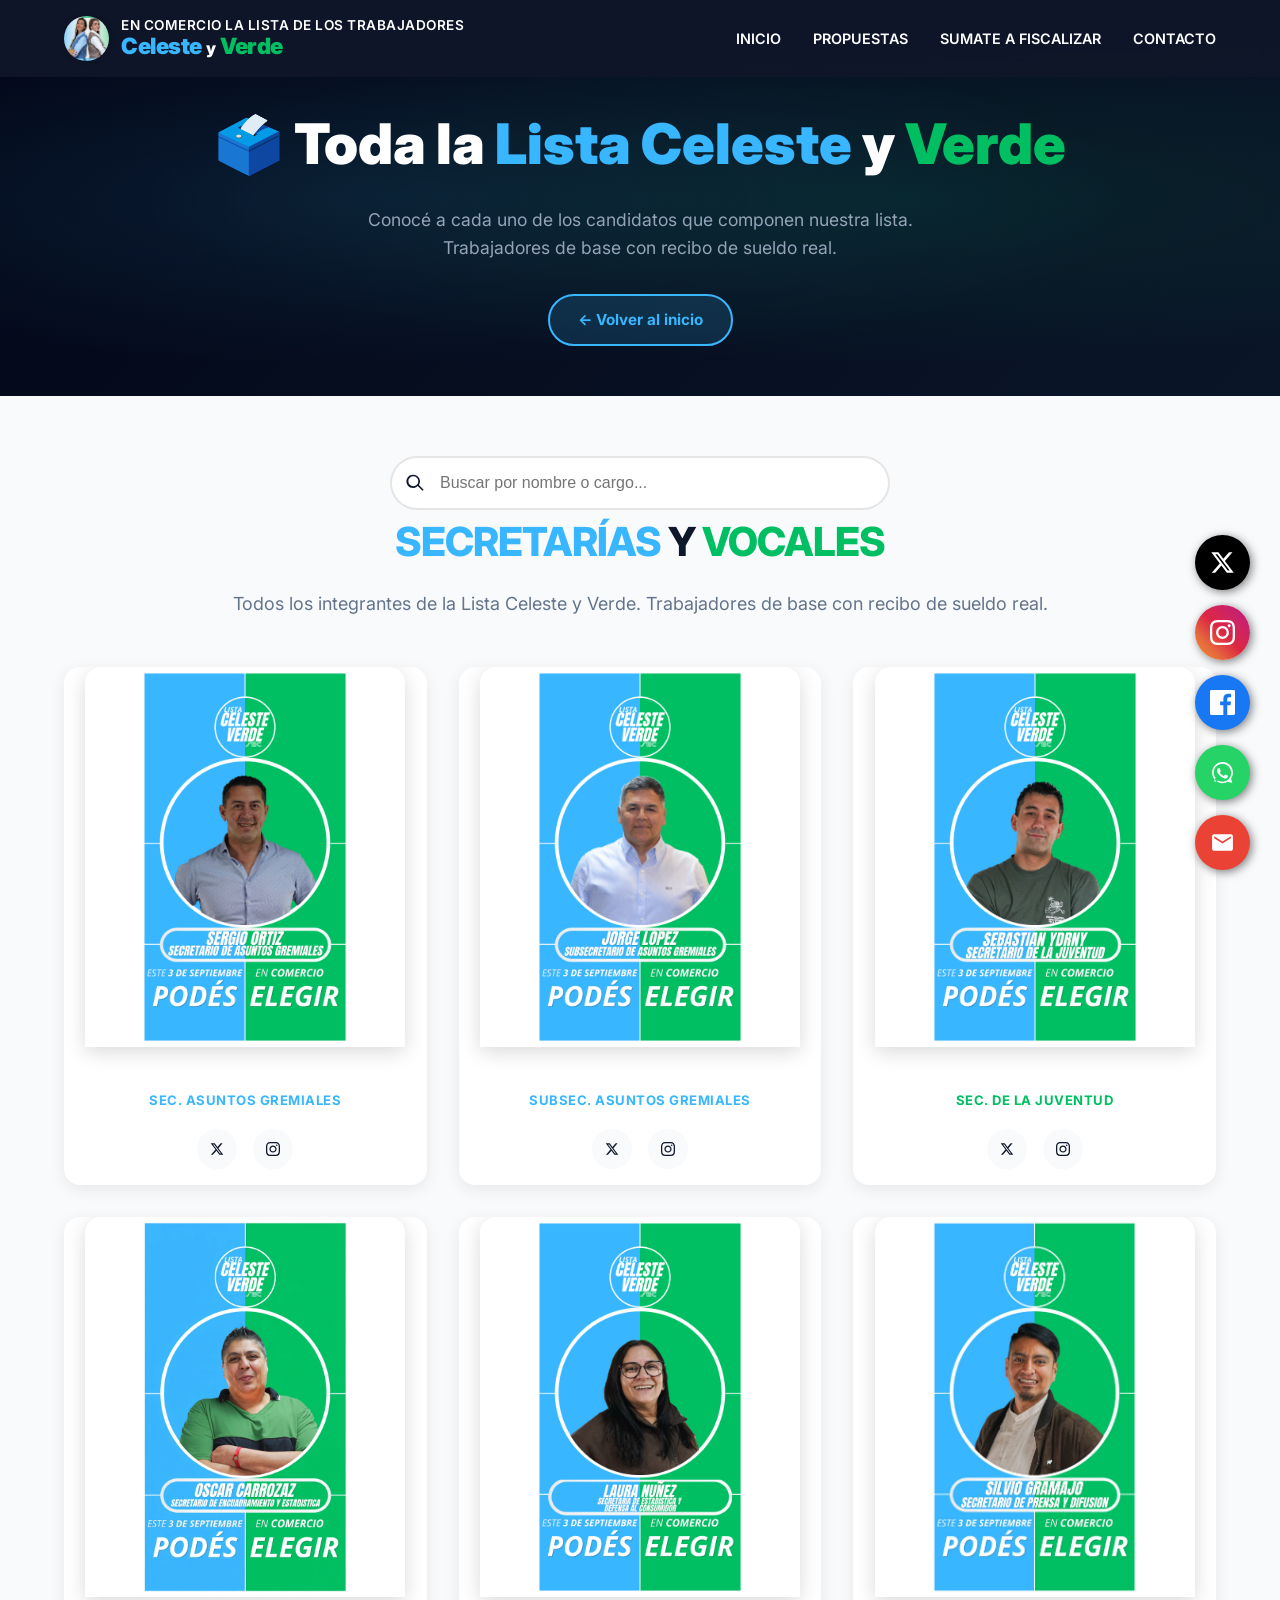
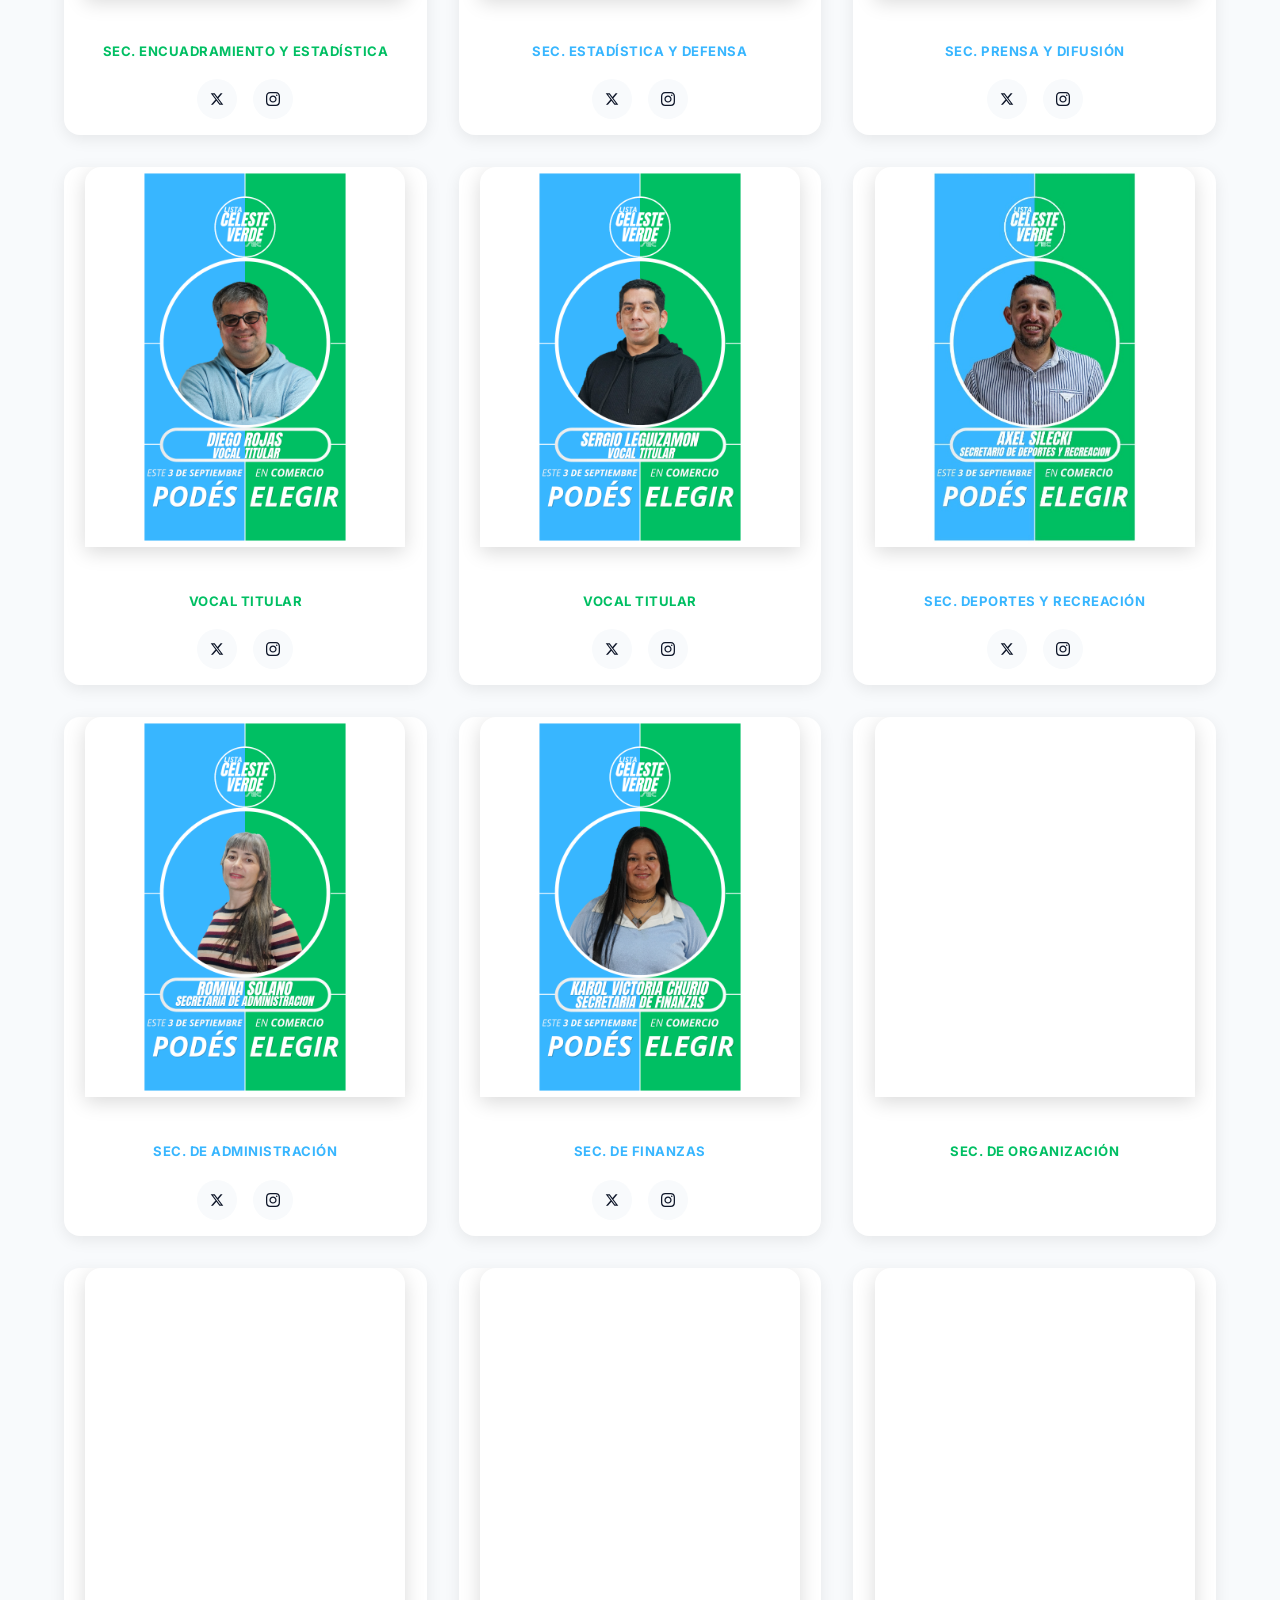
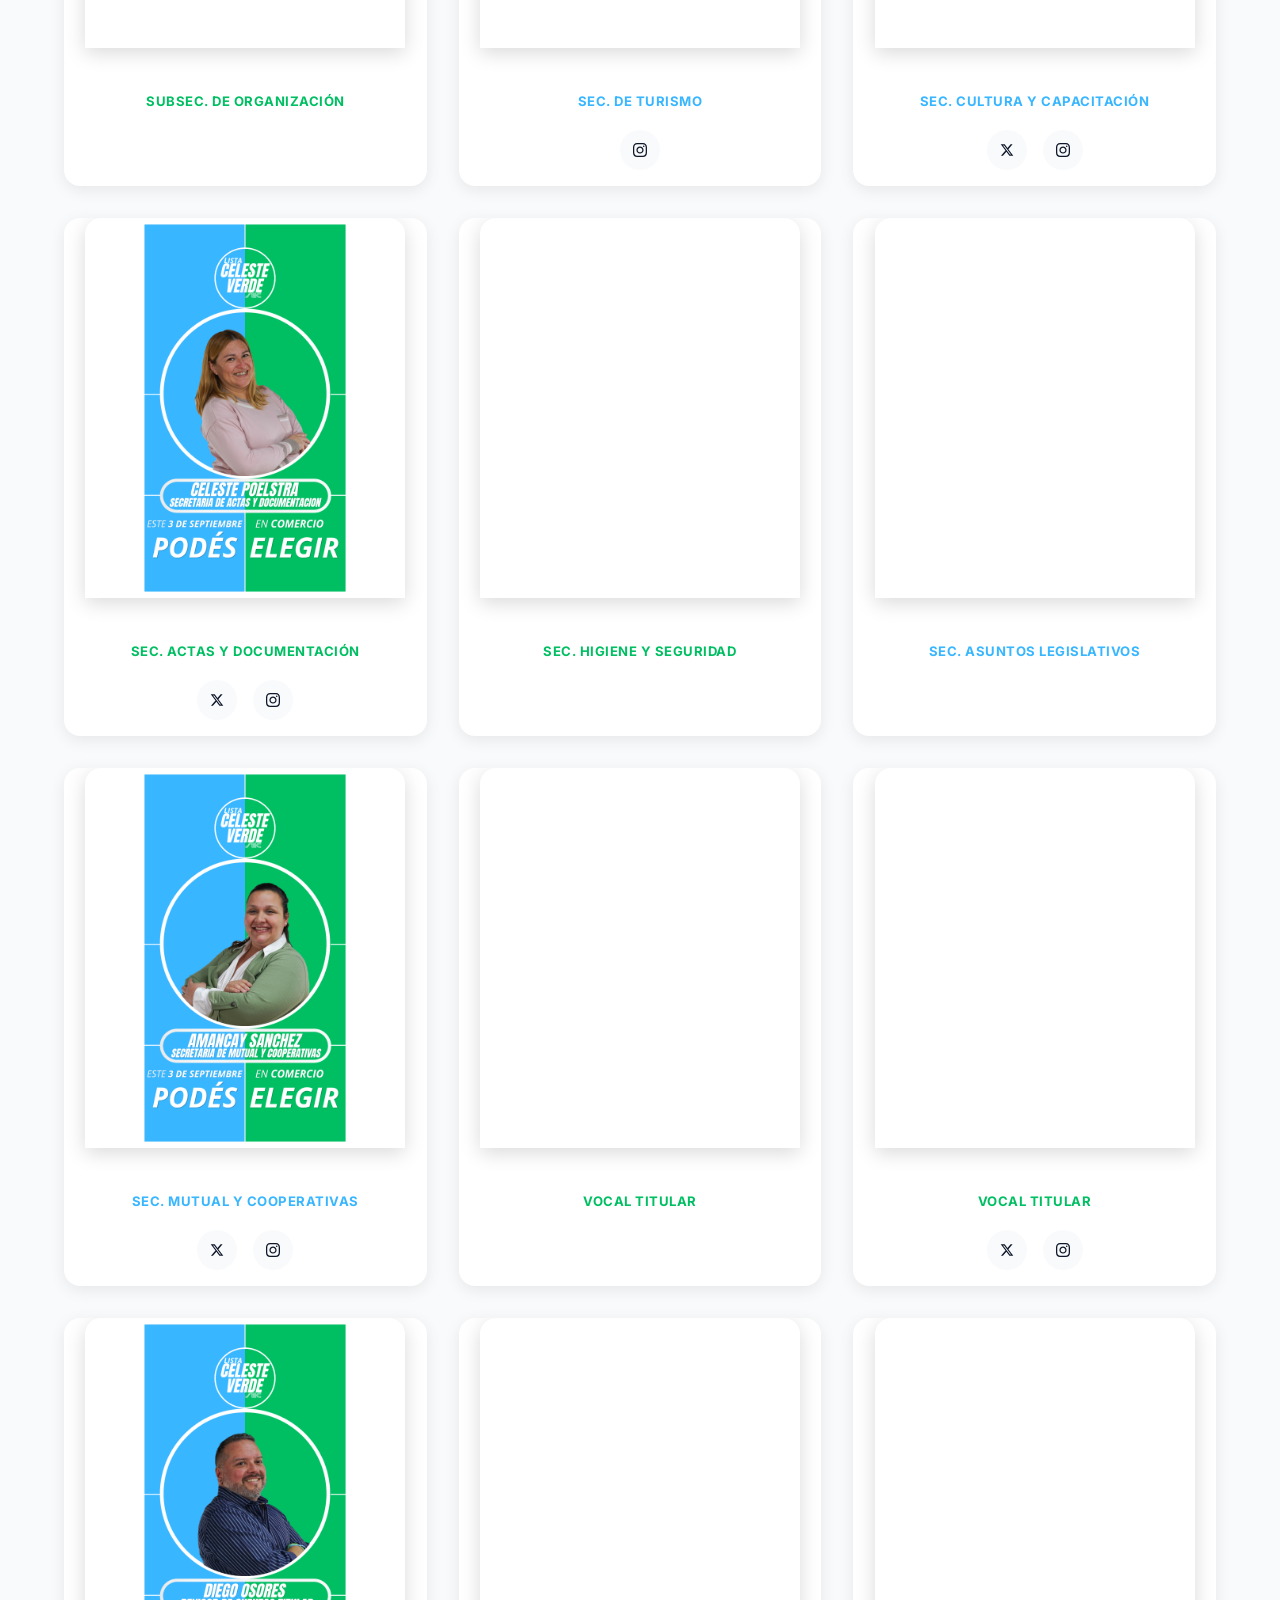
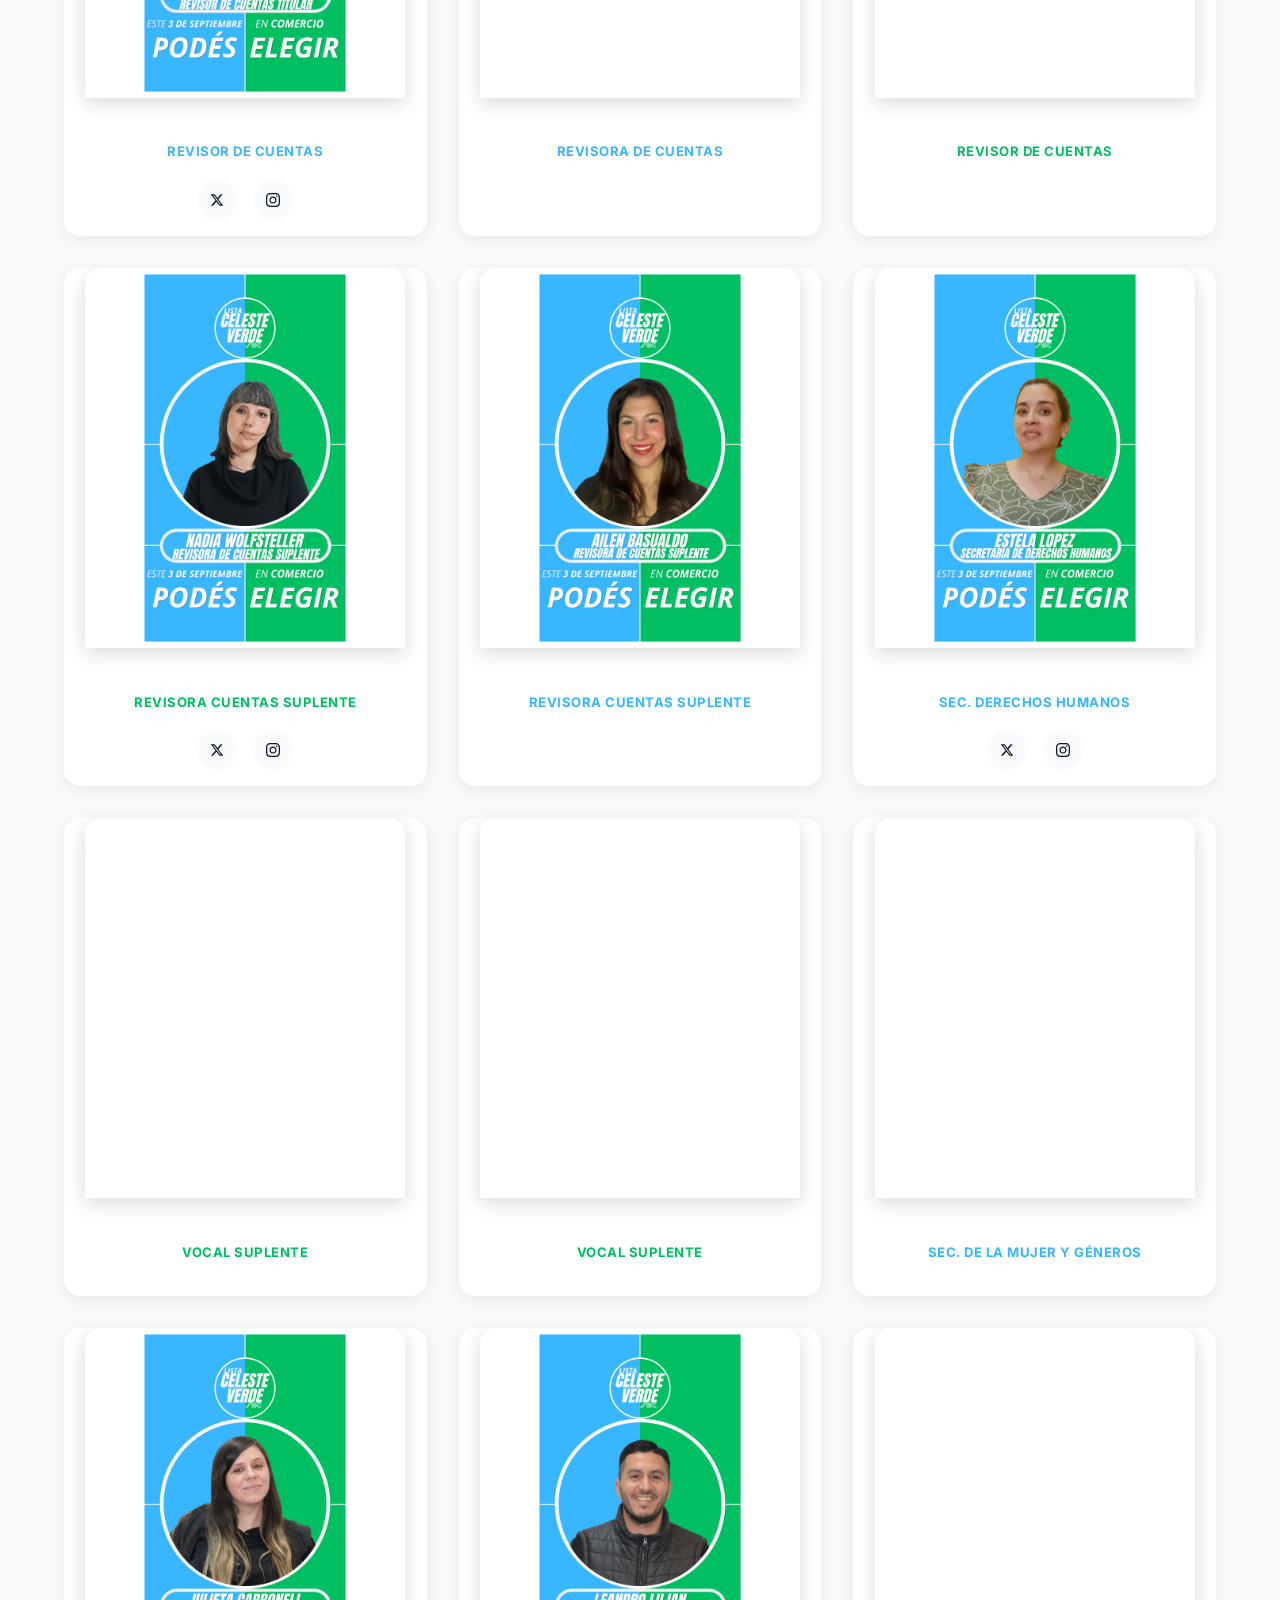
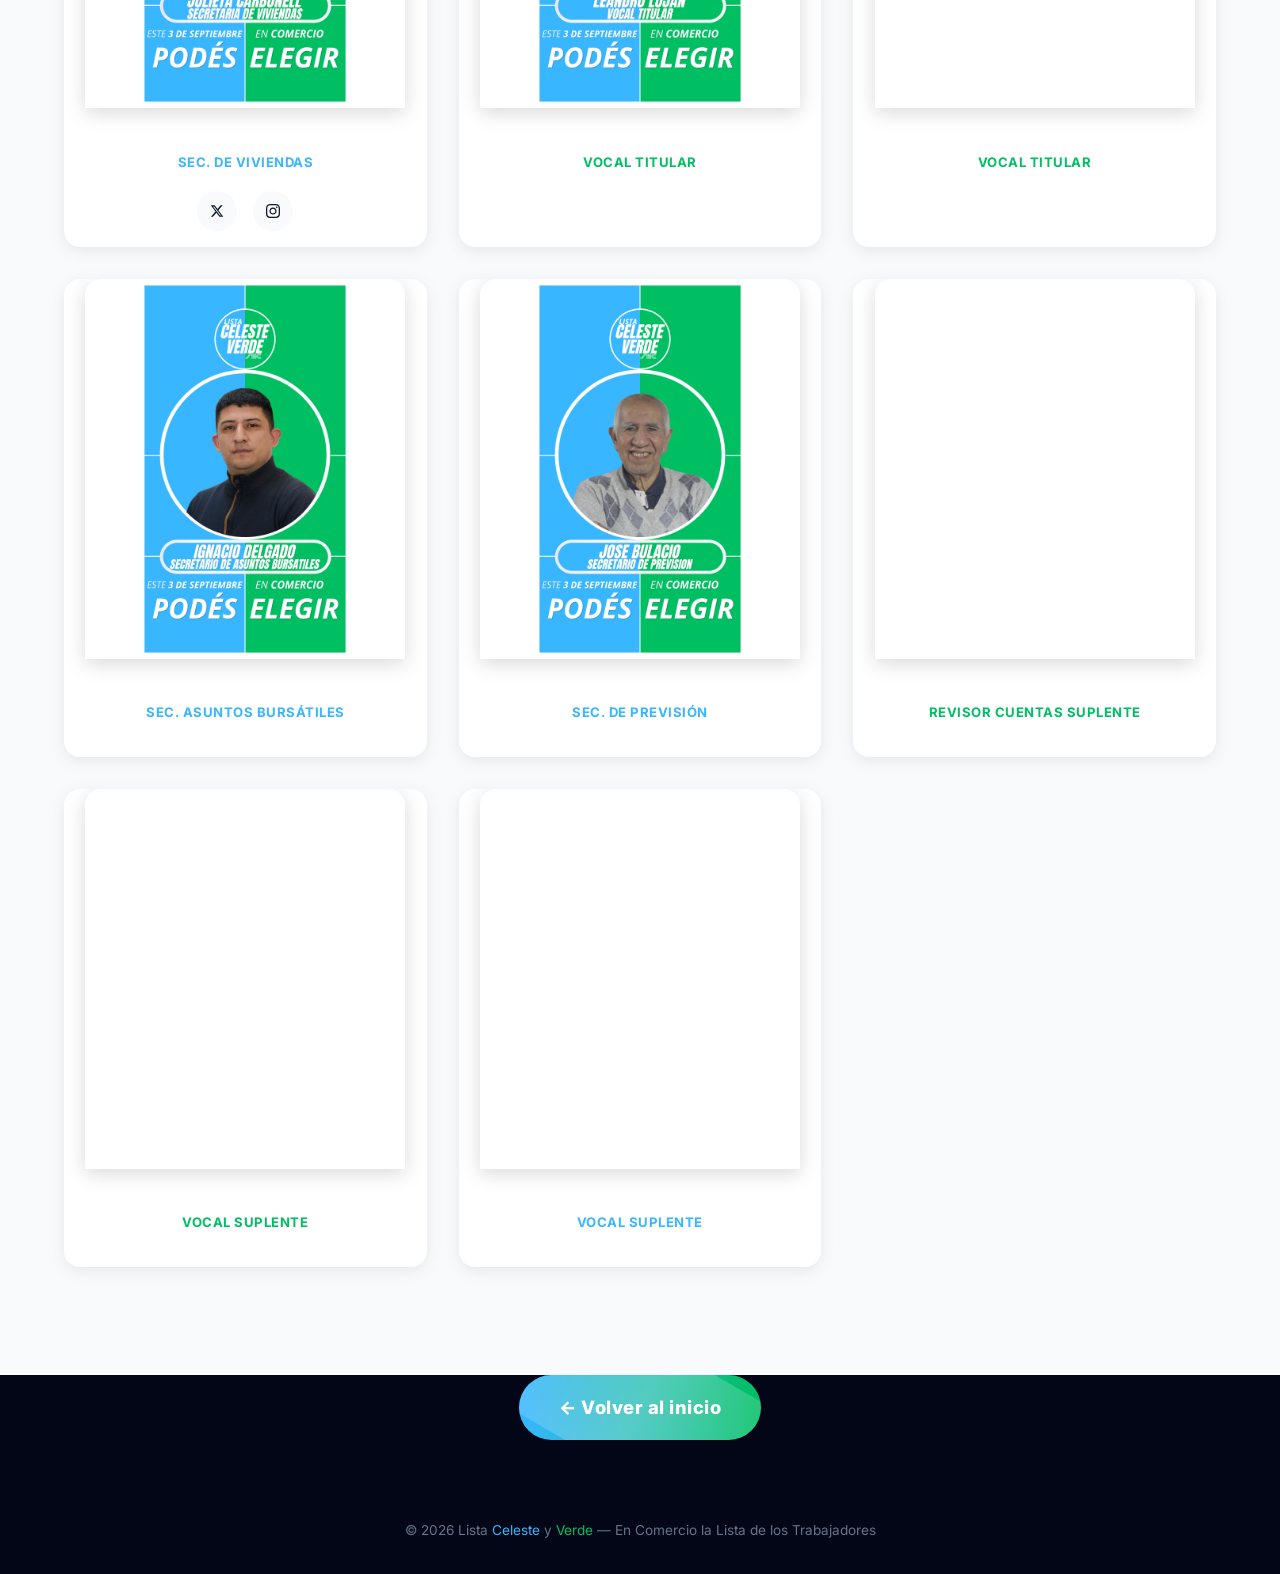
==== candidatos.html @ 65dcdf2a "Add sitemap.xml and move Axel Silecki to 9th place" ====
<!DOCTYPE html>
<html lang="es">
<head>
    <meta charset="UTF-8">
    <meta name="viewport" content="width=device-width, initial-scale=1.0">
    <title>Todos los Candidatos - Lista Celeste y Verde SEC | Elecciones y Paritarias</title>
    <meta name="description" content="Conocé a toda la lista Celeste y Verde del Sindicato de Empleados de Comercio. Secretarías, vocales y propuestas. Defensa de tu sueldo, paritarias y derechos laborales.">
    <meta name="keywords" content="Candidatos SEC, Lista Celeste y Verde, Sindicato de Empleados de Comercio, SEC, Sabrina Paredes, Valeria Rodriguez, Elecciones SEC, paritarias comercio, aumento de sueldo comercio, donde voto comercio, inflacion, derechos laborales, elecciones sindicales, comercio capital federal">
    <meta name="author" content="Lista Celeste y Verde">
    <meta name="robots" content="index, follow, max-snippet:-1, max-image-preview:large, max-video-preview:-1">
    <link rel="canonical" href="https://intel003.github.io/celsteyverde/candidatos.html">

    <!-- Open Graph / Social Media (WhatsApp, Facebook, Instagram) -->
    <meta property="og:type" content="website">
    <meta property="og:url" content="https://intel003.github.io/celsteyverde/candidatos.html">
    <meta property="og:title" content="Todos los Candidatos - Lista Celeste y Verde SEC">
    <meta property="og:description" content="Conocé a los candidatos de la Lista Celeste y Verde. Sindicato de Empleados de Comercio. Renovación y defensa de paritarias y sueldos.">
    <meta property="og:image" content="https://intel003.github.io/celsteyverde/sabrinayvaleriadeespalda.jpg">
    <meta property="og:locale" content="es_AR">
    <meta property="og:site_name" content="Lista Celeste y Verde SEC">

    <!-- Twitter Cards -->
    <meta name="twitter:card" content="summary_large_image">
    <meta name="twitter:site" content="@Celesteyverde">
    <meta name="twitter:title" content="Candidatos Lista Celeste y Verde | Comercio">
    <meta name="twitter:description" content="Conocé a toda la lista Celeste y Verde del Sindicato de Empleados de Comercio.">
    <meta name="twitter:image" content="https://intel003.github.io/celsteyverde/sabrinayvaleriadeespalda.jpg">

    <!-- JSON-LD Datos Estructurados para Google -->
    <script type="application/ld+json">
    {
      "@context": "https://schema.org",
      "@type": "Organization",
      "name": "Lista Celeste y Verde",
      "alternateName": "En comercio la lista de los trabajadores Celeste y Verde",
      "url": "https://intel003.github.io/celsteyverde/candidatos.html",
      "logo": "https://intel003.github.io/celsteyverde/logo.jpg",
      "description": "Candidatos de la Lista Celeste y Verde para las elecciones del Sindicato de Empleados de Comercio (SEC). Luchamos por mejores paritarias, sueldos e inflación justa.",
      "sameAs": [
        "https://x.com/Celesteyverde",
        "https://www.instagram.com/celesteyverdesec/"
      ]
    }
    </script>
    <link href="https://fonts.googleapis.com/css2?family=Inter:wght@400;600;800;900&display=swap" rel="stylesheet">
    <link rel="icon" type="image/png" href="favicon.png">
    <link rel="stylesheet" href="style.css">
    <style>
        .page-candidatos-header {
            background: linear-gradient(135deg, var(--color-darker) 0%, #0a1628 100%);
            padding: 100px 0 50px;
            text-align: center;
            position: relative;
            overflow: hidden;
        }
        .page-candidatos-header::before {
            content: '';
            position: absolute;
            top: 0; left: 0; right: 0; bottom: 0;
            background: radial-gradient(ellipse at 30% 50%, rgba(56,182,255,0.1) 0%, transparent 60%),
                        radial-gradient(ellipse at 70% 50%, rgba(0,191,99,0.1) 0%, transparent 60%);
        }
        .page-candidatos-header .container {
            position: relative;
            z-index: 1;
        }
        .page-candidatos-header h1 {
            font-size: clamp(2rem, 5vw, 3.5rem);
            font-weight: 900;
            color: #fff;
            margin-bottom: 1rem;
        }
        .page-candidatos-header p {
            color: #94a3b8;
            font-size: 1.1rem;
            max-width: 600px;
            margin: 0 auto 2rem;
        }
        .btn-volver {
            display: inline-flex;
            align-items: center;
            gap: 8px;
            padding: 12px 28px;
            background: rgba(56,182,255,0.15);
            border: 2px solid var(--color-celeste);
            color: var(--color-celeste);
            border-radius: 50px;
            text-decoration: none;
            font-weight: 700;
            font-size: 0.95rem;
            transition: all 0.3s ease;
        }
        .btn-volver:hover {
            background: var(--color-celeste);
            color: #fff;
            transform: translateX(-4px);
        }
        .candidatos-page-content {
            padding: 60px 0;
            background-color: var(--color-light);
        }
        .nivel-titulo {
            text-align: center;
            margin-bottom: 2rem;
            padding-bottom: 0.75rem;
            border-bottom: 3px solid;
            border-image: linear-gradient(90deg, var(--color-celeste), var(--color-verde)) 1;
        }
        .nivel-titulo h2 {
            font-size: 1.6rem;
            font-weight: 800;
            color: var(--color-dark);
        }
        .nivel-titulo p {
            color: var(--color-gray);
            font-size: 0.95rem;
            margin-top: 0.25rem;
        }
    </style>
</head>
<body class="candidatos-bg">

    <!-- Navbar -->
    <nav class="navbar">
        <div class="container nav-container">
            <a href="index.html" class="logo" style="display: flex; align-items: center; gap: 12px; text-decoration: none;">
                <img src="logo.jpg" alt="Logo Celeste y Verde" style="width: 45px; height: 45px; border-radius: 50%; object-fit: cover; box-shadow: 0 0 5px rgba(0,0,0,0.3);">
                <span style="display: flex; flex-direction: column; line-height: 1.1;">
                    <span class="text-white" style="font-size: 0.85rem; font-weight: 600; text-transform: uppercase; letter-spacing: 0.5px;">En comercio la lista de los trabajadores</span>
                    <span><span class="text-celeste" style="font-size: 1.4rem; font-weight: 900;">Celeste</span> <span class="text-white" style="font-size: 1rem;">y</span> <span class="text-verde" style="font-size: 1.4rem; font-weight: 900;">Verde</span></span>
                </span>
            </a>
            <button class="mobile-toggle" aria-label="Abrir menu">
                <span></span><span></span><span></span>
            </button>
            <ul class="nav-links">
                <li><a href="index.html">Inicio</a></li>
                <li><a href="index.html#propuestas">Propuestas</a></li>
                <li><a href="index.html#sumate">Sumate a Fiscalizar</a></li>
                <li><a href="index.html#contacto">Contacto</a></li>
            </ul>
        </div>
    </nav>

    <!-- Header de la pagina -->
    <div class="page-candidatos-header">
        <div class="container">
            <h1>&#x1F5F3;&#xFE0F; Toda la <span class="text-celeste">Lista Celeste</span> y <span class="text-verde">Verde</span></h1>
            <p>Conoc&eacute; a cada uno de los candidatos que componen nuestra lista. Trabajadores de base con recibo de sueldo real.</p>
            <a href="index.html" class="btn-volver">&#8592; Volver al inicio</a>
        </div>
    </div>

    <!-- Contenido -->
    <div class="candidatos-page-content">
        <div class="container">

            <!-- Buscador -->
            <div class="search-container text-center mb-6">
                <div class="search-box">
          <!-- Social Floating Buttons -->
    <div class="social-float-container">
        <a href="https://x.com/Celesteyverde" target="_blank" class="social-float-btn x-bg" title="Seguinos en X">
            <svg class="social-float-icon" viewBox="0 0 24 24"><path d="M18.244 2.25h3.308l-7.227 8.26 8.502 11.24H16.17l-5.214-6.817L4.99 21.75H1.68l7.73-8.835L1.254 2.25H8.08l4.713 6.231zm-1.161 17.52h1.833L7.084 4.126H5.117z"/></svg>
            <span class="tooltip">Seguinos en X</span>
        </a>
        <a href="https://www.instagram.com/celesteverde_sec?utm_source=ig_web_button_share_sheet&igsh=ZDNlZDc0MzIxNw==" target="_blank" class="social-float-btn ig-bg" title="Seguinos en Instagram">
            <svg class="social-float-icon" viewBox="0 0 24 24"><path d="M12 2.163c3.204 0 3.584.012 4.85.07 3.252.148 4.771 1.691 4.919 4.919.058 1.265.069 1.645.069 4.849 0 3.205-.012 3.584-.069 4.849-.149 3.225-1.664 4.771-4.919 4.919-1.266.058-1.644.07-4.85.07-3.204 0-3.584-.012-4.849-.07-3.26-.149-4.771-1.699-4.919-4.92-.058-1.265-.07-1.644-.07-4.849 0-3.204.013-3.583.07-4.849.149-3.227 1.664-4.771 4.919-4.919 1.266-.057 1.645-.069 4.849-.069zm0-2.163c-3.259 0-3.667.014-4.947.072-4.358.2-6.78 2.618-6.98 6.98-.059 1.281-.073 1.689-.073 4.948 0 3.259.014 3.668.072 4.948.2 4.358 2.618 6.78 6.98 6.98 1.281.058 1.689.072 4.948.072 3.259 0 3.668-.014 4.948-.072 4.354-.2 6.782-2.618 6.979-6.98.059-1.28.073-1.689.073-4.948 0-3.259-.014-3.667-.072-4.947-.196-4.354-2.617-6.78-6.979-6.98-1.281-.059-1.69-.073-4.949-.073zm0 5.838c-3.403 0-6.162 2.759-6.162 6.162s2.759 6.163 6.162 6.163 6.162-2.759 6.162-6.163c0-3.403-2.759-6.162-6.162-6.162zm0 10.162c-2.209 0-4-1.79-4-4 0-2.209 1.791-4 4-4s4 1.791 4 4c0 2.21-1.791 4-4 4zm6.406-11.845c-.796 0-1.441.645-1.441 1.44s.645 1.44 1.441 1.44c.795 0 1.439-.645 1.439-1.44s-.644-1.44-1.439-1.44z"/></svg>
            <span class="tooltip">Seguinos en Instagram</span>
        </a>
        <a href="https://www.facebook.com/people/lacelesteyverde26/61592849967235/?rdid=PwjcaA0hxwKBBQ2A&share_url=https%3A%2F%2Fwww.facebook.com%2Fshare%2F1UxQdXSRJZ%2F" target="_blank" class="social-float-btn fb-bg" title="Seguinos en Facebook">
            <svg class="social-float-icon" viewBox="0 0 24 24"><path d="M22.675 0h-21.35c-.732 0-1.325.593-1.325 1.325v21.351c0 .731.593 1.324 1.325 1.324h11.495v-9.294h-3.128v-3.622h3.128v-2.671c0-3.1 1.893-4.788 4.659-4.788 1.325 0 2.463.099 2.795.143v3.24l-1.918.001c-1.504 0-1.795.715-1.795 1.763v2.312h3.587l-.467 3.622h-3.12v9.293h6.116c.73 0 1.323-.593 1.323-1.325v-21.35c0-.732-.593-1.325-1.325-1.325z"/></svg>
            <span class="tooltip">Seguinos en Facebook</span>
        </a>
        <a href="https://whatsapp.com/channel/0029Vb8SAuhBlHpfccqM6Q3B" target="_blank" class="social-float-btn wa-bg" title="Agregame al canal de WhatsApp">
            <svg class="social-float-icon" viewBox="0 0 24 24"><path d="M12.012 2c5.506 0 9.99 4.475 9.99 9.98 0 2.14-.683 4.122-1.838 5.74L21.43 22l-4.39-1.15a9.92 9.92 0 0 1-5.028 1.35c-5.506 0-9.99-4.475-9.99-9.98S6.506 2 12.012 2zm0 1.637c-4.604 0-8.353 3.743-8.353 8.343 0 1.828.587 3.518 1.583 4.908l.147.205-1.306 3.86 3.96-1.04.195.116a8.27 8.27 0 0 0 3.774.912c4.604 0 8.353-3.743 8.353-8.343S16.616 3.637 12.012 3.637zm4.72 11.233c-.258-.13-1.528-.755-1.764-.842-.236-.087-.408-.13-.58.13-.172.26-.667.842-.818 1.015-.15.174-.301.196-.56.066-.258-.13-1.09-.402-2.077-1.284-.768-.686-1.287-1.534-1.437-1.794-.15-.26-.016-.401.113-.53.116-.115.258-.302.387-.453.13-.151.173-.26.26-.432.086-.173.043-.324-.022-.454-.065-.13-.58-1.401-.795-1.92-.21-.506-.423-.438-.58-.446-.15-.007-.323-.009-.495-.009-.172 0-.451.065-.688.324-.236.26-.903.883-.903 2.152 0 1.27.924 2.498 1.053 2.671.129.173 1.821 2.781 4.412 3.899 2.59 1.118 2.59.745 3.064.69.474-.055 1.528-.624 1.743-1.226.215-.602.215-1.118.15-1.226-.064-.108-.236-.173-.495-.303z"/></svg>
            <span class="tooltip">Canal de WTS</span>
        </a>
        <a href="mailto:celesteverdesec@gmail.com" class="social-float-btn mail-bg" title="Envianos un correo">
            <svg class="social-float-icon" viewBox="0 0 24 24"><path d="M20 4H4c-1.1 0-1.99.9-1.99 2L2 18c0 1.1.9 2 2 2h16c1.1 0 2-.9 2-2V6c0-1.1-.9-2-2-2zm0 4l-8 5-8-5V6l8 5 8-5v2z"/></svg>
            <span class="tooltip">Envianos un correo</span>
        </a>
    </div>

    <!-- Modal de imagen (Shared structure) --><svg class="search-icon" viewBox="0 0 24 24" width="20" height="20" fill="currentColor"><path d="M10 2a8 8 0 105.293 13.707l5.707 5.707 1.414-1.414-5.707-5.707A8 8 0 0010 2zm0 2a6 6 0 110 12 6 6 0 010-12z"/></svg>
                    <input type="text" id="candidateSearch" class="search-input" placeholder="Buscar por nombre o cargo...">
                </div>
            </div>

            <!-- Titulo unico -->
            <div class="section-title text-center mt-6 mb-6">
                <h2><span class="text-celeste">Secretar&iacute;as</span> y <span class="text-verde">Vocales</span></h2>
                <p>Todos los integrantes de la Lista Celeste y Verde. Trabajadores de base con recibo de sueldo real.</p>
            </div>

            <!-- Grid unico - todas las fotos del mismo tamano -->
            <div class="candidatos-tier">
                <div class="candidatas-grid candidatos-uniforme-grid">

                    <div class="candidato-card" data-name="sergio ortiz" data-cargo="secretario de asuntos gremiales">
                        <img src="sergio_ortiz.png" alt="Sergio Ortiz" class="candidata-img" style="cursor: pointer;" onclick="openImageModal(this.src)" loading="lazy" decoding="async">
                        <div class="candidato-info"><span class="candidato-puesto text-celeste">Sec. Asuntos Gremiales</span></div>
                        <div class="candidata-socials">
                            <a href="https://x.com/Sergio_OrtizOk?s=20" target="_blank" rel="noopener noreferrer" class="social-icon x-icon" aria-label="X (Twitter)"><svg viewBox="0 0 24 24" width="14" height="14" fill="currentColor"><path d="M18.244 2.25h3.308l-7.227 8.26 8.502 11.24H16.17l-5.214-6.817L4.99 21.75H1.68l7.73-8.835L1.254 2.25H8.08l4.713 6.231zm-1.161 17.52h1.833L7.084 4.126H5.117z"/></svg></a>
                            <a href="https://www.instagram.com/ortiz.sergio_ok_?utm_source=ig_web_button_share_sheet&igsh=ZDNlZDc0MzIxNw==" target="_blank" rel="noopener noreferrer" class="social-icon ig-icon" aria-label="Instagram"><svg viewBox="0 0 24 24" width="14" height="14" fill="currentColor"><path d="M12 2.163c3.204 0 3.584.012 4.85.07 3.252.148 4.771 1.691 4.919 4.919.058 1.265.069 1.645.069 4.849 0 3.205-.012 3.584-.069 4.849-.149 3.225-1.664 4.771-4.919 4.919-1.266.058-1.644.07-4.85.07-3.204 0-3.584-.012-4.849-.07-3.26-.149-4.771-1.699-4.919-4.92-.058-1.265-.07-1.644-.07-4.849 0-3.204.013-3.583.07-4.849.149-3.227 1.664-4.771 4.919-4.919 1.266-.057 1.645-.069 4.849-.069zm0-2.163c-3.259 0-3.667.014-4.947.072-4.358.2-6.78 2.618-6.98 6.98-.059 1.281-.073 1.689-.073 4.948 0 3.259.014 3.668.072 4.948.2 4.358 2.618 6.78 6.98 6.98 1.281.058 1.689.072 4.948.072 3.259 0 3.668-.014 4.948-.072 4.354-.2 6.782-2.618 6.979-6.98.059-1.28.073-1.689.073-4.948 0-3.259-.014-3.667-.072-4.947-.196-4.354-2.617-6.78-6.979-6.98-1.281-.059-1.69-.073-4.949-.073zm0 5.838c-3.403 0-6.162 2.759-6.162 6.162s2.759 6.163 6.162 6.163 6.162-2.759 6.162-6.163c0-3.403-2.759-6.162-6.162-6.162zm0 10.162c-2.209 0-4-1.79-4-4 0-2.209 1.791-4 4-4s4 1.791 4 4c0 2.21-1.791 4-4 4zm6.406-11.845c-.796 0-1.441.645-1.441 1.44s.645 1.44 1.441 1.44c.795 0 1.439-.645 1.439-1.44s-.644-1.44-1.439-1.44z"/></svg></a>
                        </div>
                    </div>
                    <div class="candidato-card" data-name="jorge lÃ³pez" data-cargo="subsecretario de asuntos gremiales">
                        <img src="lopez.png" alt="Jorge LÃ³pez" class="candidata-img" style="cursor: pointer;" onclick="openImageModal(this.src)" loading="lazy" decoding="async">
                        <div class="candidato-info"><span class="candidato-puesto text-celeste">Subsec. Asuntos Gremiales</span></div>
                        <div class="candidata-socials">
                            <a href="https://x.com/jorgelopezsec?s=20" target="_blank" rel="noopener noreferrer" class="social-icon x-icon" aria-label="X (Twitter)"><svg viewBox="0 0 24 24" width="14" height="14" fill="currentColor"><path d="M18.244 2.25h3.308l-7.227 8.26 8.502 11.24H16.17l-5.214-6.817L4.99 21.75H1.68l7.73-8.835L1.254 2.25H8.08l4.713 6.231zm-1.161 17.52h1.833L7.084 4.126H5.117z"/></svg></a>
                            <a href="https://www.instagram.com/jorgelopezsec?utm_source=ig_web_button_share_sheet&igsh=ZDNlZDc0MzIxNw==" target="_blank" rel="noopener noreferrer" class="social-icon ig-icon" aria-label="Instagram"><svg viewBox="0 0 24 24" width="14" height="14" fill="currentColor"><path d="M12 2.163c3.204 0 3.584.012 4.85.07 3.252.148 4.771 1.691 4.919 4.919.058 1.265.069 1.645.069 4.849 0 3.205-.012 3.584-.069 4.849-.149 3.225-1.664 4.771-4.919 4.919-1.266.058-1.644.07-4.85.07-3.204 0-3.584-.012-4.849-.07-3.26-.149-4.771-1.699-4.919-4.92-.058-1.265-.07-1.644-.07-4.849 0-3.204.013-3.583.07-4.849.149-3.227 1.664-4.771 4.919-4.919 1.266-.057 1.645-.069 4.849-.069zm0-2.163c-3.259 0-3.667.014-4.947.072-4.358.2-6.78 2.618-6.98 6.98-.059 1.281-.073 1.689-.073 4.948 0 3.259.014 3.668.072 4.948.2 4.358 2.618 6.78 6.98 6.98 1.281.058 1.689.072 4.948.072 3.259 0 3.668-.014 4.948-.072 4.354-.2 6.782-2.618 6.979-6.98.059-1.28.073-1.689.073-4.948 0-3.259-.014-3.667-.072-4.947-.196-4.354-2.617-6.78-6.979-6.98-1.281-.059-1.69-.073-4.949-.073zm0 5.838c-3.403 0-6.162 2.759-6.162 6.162s2.759 6.163 6.162 6.163 6.162-2.759 6.162-6.163c0-3.403-2.759-6.162-6.162-6.162zm0 10.162c-2.209 0-4-1.79-4-4 0-2.209 1.791-4 4-4s4 1.791 4 4c0 2.21-1.791 4-4 4zm6.406-11.845c-.796 0-1.441.645-1.441 1.44s.645 1.44 1.441 1.44c.795 0 1.439-.645 1.439-1.44s-.644-1.44-1.439-1.44z"/></svg></a>
                        </div>
                    </div>
                    <div class="candidato-card" data-name="sebastiÃ¡n ydrny" data-cargo="secretario de la juventud">
                        <img src="sebastian_gabriel_ydrny.png" alt="SebastiÃ¡n Ydrny" class="candidata-img" style="cursor: pointer;" onclick="openImageModal(this.src)" loading="lazy" decoding="async">
                        <div class="candidato-info"><span class="candidato-puesto text-verde">Sec. de la Juventud</span></div>
                        <div class="candidata-socials">
                            <a href="https://x.com/SYdrny" target="_blank" rel="noopener noreferrer" class="social-icon x-icon" aria-label="X (Twitter)"><svg viewBox="0 0 24 24" width="14" height="14" fill="currentColor"><path d="M18.244 2.25h3.308l-7.227 8.26 8.502 11.24H16.17l-5.214-6.817L4.99 21.75H1.68l7.73-8.835L1.254 2.25H8.08l4.713 6.231zm-1.161 17.52h1.833L7.084 4.126H5.117z"/></svg></a>
                            <a href="https://www.instagram.com/sebasydrny?utm_source=ig_web_button_share_sheet&igsh=ZDNlZDc0MzIxNw==" target="_blank" rel="noopener noreferrer" class="social-icon ig-icon" aria-label="Instagram"><svg viewBox="0 0 24 24" width="14" height="14" fill="currentColor"><path d="M12 2.163c3.204 0 3.584.012 4.85.07 3.252.148 4.771 1.691 4.919 4.919.058 1.265.069 1.645.069 4.849 0 3.205-.012 3.584-.069 4.849-.149 3.225-1.664 4.771-4.919 4.919-1.266.058-1.644.07-4.85.07-3.204 0-3.584-.012-4.849-.07-3.26-.149-4.771-1.699-4.919-4.92-.058-1.265-.07-1.644-.07-4.849 0-3.204.013-3.583.07-4.849.149-3.227 1.664-4.771 4.919-4.919 1.266-.057 1.645-.069 4.849-.069zm0-2.163c-3.259 0-3.667.014-4.947.072-4.358.2-6.78 2.618-6.98 6.98-.059 1.281-.073 1.689-.073 4.948 0 3.259.014 3.668.072 4.948.2 4.358 2.618 6.78 6.98 6.98 1.281.058 1.689.072 4.948.072 3.259 0 3.668-.014 4.948-.072 4.354-.2 6.782-2.618 6.979-6.98.059-1.28.073-1.689.073-4.948 0-3.259-.014-3.667-.072-4.947-.196-4.354-2.617-6.78-6.979-6.98-1.281-.059-1.69-.073-4.949-.073zm0 5.838c-3.403 0-6.162 2.759-6.162 6.162s2.759 6.163 6.162 6.163 6.162-2.759 6.162-6.163c0-3.403-2.759-6.162-6.162-6.162zm0 10.162c-2.209 0-4-1.79-4-4 0-2.209 1.791-4 4-4s4 1.791 4 4c0 2.21-1.791 4-4 4zm6.406-11.845c-.796 0-1.441.645-1.441 1.44s.645 1.44 1.441 1.44c.795 0 1.439-.645 1.439-1.44s-.644-1.44-1.439-1.44z"/></svg></a>
                        </div>
                    </div>
                    <div class="candidato-card" data-name="oscar carrozas" data-cargo="secretario de encuadramiento y estadÃ­stica">
                        <img src="oscar_carrozas.png" alt="Oscar Carrozas" class="candidata-img" style="cursor: pointer;" onclick="openImageModal(this.src)" loading="lazy" decoding="async">
                        <div class="candidato-info"><span class="candidato-puesto text-verde">Sec. Encuadramiento y Estad&iacute;stica</span></div>
                        <div class="candidata-socials">
                            <a href="https://x.com/oscarcarrozaz?s=20" target="_blank" rel="noopener noreferrer" class="social-icon x-icon" aria-label="X (Twitter)"><svg viewBox="0 0 24 24" width="14" height="14" fill="currentColor"><path d="M18.244 2.25h3.308l-7.227 8.26 8.502 11.24H16.17l-5.214-6.817L4.99 21.75H1.68l7.73-8.835L1.254 2.25H8.08l4.713 6.231zm-1.161 17.52h1.833L7.084 4.126H5.117z"/></svg></a>
                            <a href="https://www.instagram.com/carrozaz?utm_source=ig_web_button_share_sheet&igsh=ZDNlZDc0MzIxNw==" target="_blank" rel="noopener noreferrer" class="social-icon ig-icon" aria-label="Instagram"><svg viewBox="0 0 24 24" width="14" height="14" fill="currentColor"><path d="M12 2.163c3.204 0 3.584.012 4.85.07 3.252.148 4.771 1.691 4.919 4.919.058 1.265.069 1.645.069 4.849 0 3.205-.012 3.584-.069 4.849-.149 3.225-1.664 4.771-4.919 4.919-1.266.058-1.644.07-4.85.07-3.204 0-3.584-.012-4.849-.07-3.26-.149-4.771-1.699-4.919-4.92-.058-1.265-.07-1.644-.07-4.849 0-3.204.013-3.583.07-4.849.149-3.227 1.664-4.771 4.919-4.919 1.266-.057 1.645-.069 4.849-.069zm0-2.163c-3.259 0-3.667.014-4.947.072-4.358.2-6.78 2.618-6.98 6.98-.059 1.281-.073 1.689-.073 4.948 0 3.259.014 3.668.072 4.948.2 4.358 2.618 6.78 6.98 6.98 1.281.058 1.689.072 4.948.072 3.259 0 3.668-.014 4.948-.072 4.354-.2 6.782-2.618 6.979-6.98.059-1.28.073-1.689.073-4.948 0-3.259-.014-3.667-.072-4.947-.196-4.354-2.617-6.78-6.979-6.98-1.281-.059-1.69-.073-4.949-.073zm0 5.838c-3.403 0-6.162 2.759-6.162 6.162s2.759 6.163 6.162 6.163 6.162-2.759 6.162-6.163c0-3.403-2.759-6.162-6.162-6.162zm0 10.162c-2.209 0-4-1.79-4-4 0-2.209 1.791-4 4-4s4 1.791 4 4c0 2.21-1.791 4-4 4zm6.406-11.845c-.796 0-1.441.645-1.441 1.44s.645 1.44 1.441 1.44c.795 0 1.439-.645 1.439-1.44s-.644-1.44-1.439-1.44z"/></svg></a>
                        </div>
                    </div>
                    <div class="candidato-card" data-name="laura nÃºÃ±ez" data-cargo="secretaria de estadÃ­stica y defensa al consumidor">
                        <img src="laura.png" alt="Laura NÃºÃ±ez" class="candidata-img" style="cursor: pointer;" onclick="openImageModal(this.src)" loading="lazy" decoding="async">
                        <div class="candidato-info"><span class="candidato-puesto text-celeste">Sec. Estad&iacute;stica y Defensa</span></div>
                        <div class="candidata-socials">
                            <a href="https://x.com/lauris_nunez?s=20" target="_blank" rel="noopener noreferrer" class="social-icon x-icon" aria-label="X (Twitter)"><svg viewBox="0 0 24 24" width="14" height="14" fill="currentColor"><path d="M18.244 2.25h3.308l-7.227 8.26 8.502 11.24H16.17l-5.214-6.817L4.99 21.75H1.68l7.73-8.835L1.254 2.25H8.08l4.713 6.231zm-1.161 17.52h1.833L7.084 4.126H5.117z"/></svg></a>
                            <a href="https://www.instagram.com/lauranunez9627?utm_source=ig_web_button_share_sheet&igsh=ZDNlZDc0MzIxNw==" target="_blank" rel="noopener noreferrer" class="social-icon ig-icon" aria-label="Instagram"><svg viewBox="0 0 24 24" width="14" height="14" fill="currentColor"><path d="M12 2.163c3.204 0 3.584.012 4.85.07 3.252.148 4.771 1.691 4.919 4.919.058 1.265.069 1.645.069 4.849 0 3.205-.012 3.584-.069 4.849-.149 3.225-1.664 4.771-4.919 4.919-1.266.058-1.644.07-4.85.07-3.204 0-3.584-.012-4.849-.07-3.26-.149-4.771-1.699-4.919-4.92-.058-1.265-.07-1.644-.07-4.849 0-3.204.013-3.583.07-4.849.149-3.227 1.664-4.771 4.919-4.919 1.266-.057 1.645-.069 4.849-.069zm0-2.163c-3.259 0-3.667.014-4.947.072-4.358.2-6.78 2.618-6.98 6.98-.059 1.281-.073 1.689-.073 4.948 0 3.259.014 3.668.072 4.948.2 4.358 2.618 6.78 6.98 6.98 1.281.058 1.689.072 4.948.072 3.259 0 3.668-.014 4.948-.072 4.354-.2 6.782-2.618 6.979-6.98.059-1.28.073-1.689.073-4.948 0-3.259-.014-3.667-.072-4.947-.196-4.354-2.617-6.78-6.979-6.98-1.281-.059-1.69-.073-4.949-.073zm0 5.838c-3.403 0-6.162 2.759-6.162 6.162s2.759 6.163 6.162 6.163 6.162-2.759 6.162-6.163c0-3.403-2.759-6.162-6.162-6.162zm0 10.162c-2.209 0-4-1.79-4-4 0-2.209 1.791-4 4-4s4 1.791 4 4c0 2.21-1.791 4-4 4zm6.406-11.845c-.796 0-1.441.645-1.441 1.44s.645 1.44 1.441 1.44c.795 0 1.439-.645 1.439-1.44s-.644-1.44-1.439-1.44z"/></svg></a>
                        </div>
                    </div>
                    <div class="candidato-card" data-name="silvio gramajo" data-cargo="secretario de prensa y difusiÃ³n">
                        <img src="silvio.jpg" alt="Silvio Gramajo" class="candidata-img" style="cursor: pointer;" onclick="openImageModal(this.src)" loading="lazy" decoding="async">
                        <div class="candidato-info"><span class="candidato-puesto text-celeste">Sec. Prensa y Difusi&oacute;n</span></div>
                        <div class="candidata-socials">
                            <a href="https://x.com/silvio_gramajo?s=20" target="_blank" rel="noopener noreferrer" class="social-icon x-icon" aria-label="X (Twitter)"><svg viewBox="0 0 24 24" width="14" height="14" fill="currentColor"><path d="M18.244 2.25h3.308l-7.227 8.26 8.502 11.24H16.17l-5.214-6.817L4.99 21.75H1.68l7.73-8.835L1.254 2.25H8.08l4.713 6.231zm-1.161 17.52h1.833L7.084 4.126H5.117z"/></svg></a>
                            <a href="https://www.instagram.com/silvio_gramajo_06?utm_source=ig_web_button_share_sheet&igsh=ZDNlZDc0MzIxNw==" target="_blank" rel="noopener noreferrer" class="social-icon ig-icon" aria-label="Instagram"><svg viewBox="0 0 24 24" width="14" height="14" fill="currentColor"><path d="M12 2.163c3.204 0 3.584.012 4.85.07 3.252.148 4.771 1.691 4.919 4.919.058 1.265.069 1.645.069 4.849 0 3.205-.012 3.584-.069 4.849-.149 3.225-1.664 4.771-4.919 4.919-1.266.058-1.644.07-4.85.07-3.204 0-3.584-.012-4.849-.07-3.26-.149-4.771-1.699-4.919-4.92-.058-1.265-.07-1.644-.07-4.849 0-3.204.013-3.583.07-4.849.149-3.227 1.664-4.771 4.919-4.919 1.266-.057 1.645-.069 4.849-.069zm0-2.163c-3.259 0-3.667.014-4.947.072-4.358.2-6.78 2.618-6.98 6.98-.059 1.281-.073 1.689-.073 4.948 0 3.259.014 3.668.072 4.948.2 4.358 2.618 6.78 6.98 6.98 1.281.058 1.689.072 4.948.072 3.259 0 3.668-.014 4.948-.072 4.354-.2 6.782-2.618 6.979-6.98.059-1.28.073-1.689.073-4.948 0-3.259-.014-3.667-.072-4.947-.196-4.354-2.617-6.78-6.979-6.98-1.281-.059-1.69-.073-4.949-.073zm0 5.838c-3.403 0-6.162 2.759-6.162 6.162s2.759 6.163 6.162 6.163 6.162-2.759 6.162-6.163c0-3.403-2.759-6.162-6.162-6.162zm0 10.162c-2.209 0-4-1.79-4-4 0-2.209 1.791-4 4-4s4 1.791 4 4c0 2.21-1.791 4-4 4zm6.406-11.845c-.796 0-1.441.645-1.441 1.44s.645 1.44 1.441 1.44c.795 0 1.439-.645 1.439-1.44s-.644-1.44-1.439-1.44z"/></svg></a>
                        </div>
                    </div>
                    <div class="candidato-card" data-name="diego rojas" data-cargo="vocal titular">
                        <img src="diego_rojas.png" alt="Diego Rojas" class="candidata-img" style="cursor: pointer;" onclick="openImageModal(this.src)" loading="lazy" decoding="async">
                        <div class="candidato-info"><span class="candidato-puesto text-verde">Vocal Titular</span></div>
                        <div class="candidata-socials">
                            <a href="https://x.com/diegoteruben80?s=20" target="_blank" rel="noopener noreferrer" class="social-icon x-icon" aria-label="X (Twitter)"><svg viewBox="0 0 24 24" width="14" height="14" fill="currentColor"><path d="M18.244 2.25h3.308l-7.227 8.26 8.502 11.24H16.17l-5.214-6.817L4.99 21.75H1.68l7.73-8.835L1.254 2.25H8.08l4.713 6.231zm-1.161 17.52h1.833L7.084 4.126H5.117z"/></svg></a>
                            <a href="https://www.instagram.com/diego.r.rojas.5?utm_source=ig_web_button_share_sheet&igsh=ZDNlZDc0MzIxNw==" target="_blank" rel="noopener noreferrer" class="social-icon ig-icon" aria-label="Instagram"><svg viewBox="0 0 24 24" width="14" height="14" fill="currentColor"><path d="M12 2.163c3.204 0 3.584.012 4.85.07 3.252.148 4.771 1.691 4.919 4.919.058 1.265.069 1.645.069 4.849 0 3.205-.012 3.584-.069 4.849-.149 3.225-1.664 4.771-4.919 4.919-1.266.058-1.644.07-4.85.07-3.204 0-3.584-.012-4.849-.07-3.26-.149-4.771-1.699-4.919-4.92-.058-1.265-.07-1.644-.07-4.849 0-3.204.013-3.583.07-4.849.149-3.227 1.664-4.771 4.919-4.919 1.266-.057 1.645-.069 4.849-.069zm0-2.163c-3.259 0-3.667.014-4.947.072-4.358.2-6.78 2.618-6.98 6.98-.059 1.281-.073 1.689-.073 4.948 0 3.259.014 3.668.072 4.948.2 4.358 2.618 6.78 6.98 6.98 1.281.058 1.689.072 4.948.072 3.259 0 3.668-.014 4.948-.072 4.354-.2 6.782-2.618 6.979-6.98.059-1.28.073-1.689.073-4.948 0-3.259-.014-3.667-.072-4.947-.196-4.354-2.617-6.78-6.979-6.98-1.281-.059-1.69-.073-4.949-.073zm0 5.838c-3.403 0-6.162 2.759-6.162 6.162s2.759 6.163 6.162 6.163 6.162-2.759 6.162-6.163c0-3.403-2.759-6.162-6.162-6.162zm0 10.162c-2.209 0-4-1.79-4-4 0-2.209 1.791-4 4-4s4 1.791 4 4c0 2.21-1.791 4-4 4zm6.406-11.845c-.796 0-1.441.645-1.441 1.44s.645 1.44 1.441 1.44c.795 0 1.439-.645 1.439-1.44s-.644-1.44-1.439-1.44z"/></svg></a>
                        </div>
                    </div>
                    <div class="candidato-card" data-name="sergio leguizamÃ³n" data-cargo="vocal titular">
                        <img src="sergio.png" alt="Sergio LeguizamÃ³n" class="candidata-img" style="cursor: pointer;" onclick="openImageModal(this.src)" loading="lazy" decoding="async">
                        <div class="candidato-info"><span class="candidato-puesto text-verde">Vocal Titular</span></div>
                        <div class="candidata-socials">
                            <a href="https://x.com/Sergiog55553274?s=20" target="_blank" rel="noopener noreferrer" class="social-icon x-icon" aria-label="X (Twitter)"><svg viewBox="0 0 24 24" width="14" height="14" fill="currentColor"><path d="M18.244 2.25h3.308l-7.227 8.26 8.502 11.24H16.17l-5.214-6.817L4.99 21.75H1.68l7.73-8.835L1.254 2.25H8.08l4.713 6.231zm-1.161 17.52h1.833L7.084 4.126H5.117z"/></svg></a>
                            <a href="https://www.instagram.com/sglegui?utm_source=ig_web_button_share_sheet&igsh=ZDNlZDc0MzIxNw==" target="_blank" rel="noopener noreferrer" class="social-icon ig-icon" aria-label="Instagram"><svg viewBox="0 0 24 24" width="14" height="14" fill="currentColor"><path d="M12 2.163c3.204 0 3.584.012 4.85.07 3.252.148 4.771 1.691 4.919 4.919.058 1.265.069 1.645.069 4.849 0 3.205-.012 3.584-.069 4.849-.149 3.225-1.664 4.771-4.919 4.919-1.266.058-1.644.07-4.85.07-3.204 0-3.584-.012-4.849-.07-3.26-.149-4.771-1.699-4.919-4.92-.058-1.265-.07-1.644-.07-4.849 0-3.204.013-3.583.07-4.849.149-3.227 1.664-4.771 4.919-4.919 1.266-.057 1.645-.069 4.849-.069zm0-2.163c-3.259 0-3.667.014-4.947.072-4.358.2-6.78 2.618-6.98 6.98-.059 1.281-.073 1.689-.073 4.948 0 3.259.014 3.668.072 4.948.2 4.358 2.618 6.78 6.98 6.98 1.281.058 1.689.072 4.948.072 3.259 0 3.668-.014 4.948-.072 4.354-.2 6.782-2.618 6.979-6.98.059-1.28.073-1.689.073-4.948 0-3.259-.014-3.667-.072-4.947-.196-4.354-2.617-6.78-6.979-6.98-1.281-.059-1.69-.073-4.949-.073zm0 5.838c-3.403 0-6.162 2.759-6.162 6.162s2.759 6.163 6.162 6.163 6.162-2.759 6.162-6.163c0-3.403-2.759-6.162-6.162-6.162zm0 10.162c-2.209 0-4-1.79-4-4 0-2.209 1.791-4 4-4s4 1.791 4 4c0 2.21-1.791 4-4 4zm6.406-11.845c-.796 0-1.441.645-1.441 1.44s.645 1.44 1.441 1.44c.795 0 1.439-.645 1.439-1.44s-.644-1.44-1.439-1.44z"/></svg></a>
                        </div>
                    </div>
                    <div class="candidato-card" data-name="axel silecki" data-cargo="secretario de deportes y recreacion">
                        <img src="axel_silecki.jpg" alt="Axel Silecki" class="candidata-img" style="cursor: pointer;" onclick="openImageModal(this.src)" loading="lazy" decoding="async">
                        <div class="candidato-info"><span class="candidato-puesto text-celeste">Sec. Deportes y Recreaci&oacute;n</span></div>
                        <div class="candidata-socials">
                            <a href="https://x.com/MegaDelegados" target="_blank" rel="noopener noreferrer" class="social-icon x-icon" aria-label="X (Twitter)"><svg viewBox="0 0 24 24" width="14" height="14" fill="currentColor"><path d="M18.244 2.25h3.308l-7.227 8.26 8.502 11.24H16.17l-5.214-6.817L4.99 21.75H1.68l7.73-8.835L1.254 2.25H8.08l4.713 6.231zm-1.161 17.52h1.833L7.084 4.126H5.117z"/></svg></a>
                            <a href="https://www.instagram.com/megatechdelegadxs?igsh=MTdjcHE0ZWN2amtleg==" target="_blank" rel="noopener noreferrer" class="social-icon ig-icon" aria-label="Instagram"><svg viewBox="0 0 24 24" width="14" height="14" fill="currentColor"><path d="M12 2.163c3.204 0 3.584.012 4.85.07 3.252.148 4.771 1.691 4.919 4.919.058 1.265.069 1.645.069 4.849 0 3.205-.012 3.584-.069 4.849-.149 3.225-1.664 4.771-4.919 4.919-1.266.058-1.644.07-4.85.07-3.204 0-3.584-.012-4.849-.07-3.26-.149-4.771-1.699-4.919-4.92-.058-1.265-.07-1.644-.07-4.849 0-3.204.013-3.583.07-4.849.149-3.227 1.664-4.771 4.919-4.919 1.266-.057 1.645-.069 4.849-.069zm0-2.163c-3.259 0-3.667.014-4.947.072-4.358.2-6.78 2.618-6.98 6.98-.059 1.281-.073 1.689-.073 4.948 0 3.259.014 3.668.072 4.948.2 4.358 2.618 6.78 6.98 6.98 1.281.058 1.689.072 4.948.072 3.259 0 3.668-.014 4.948-.072 4.354-.2 6.782-2.618 6.979-6.98.059-1.28.073-1.689.073-4.948 0-3.259-.014-3.667-.072-4.947-.196-4.354-2.617-6.78-6.979-6.98-1.281-.059-1.69-.073-4.949-.073zm0 5.838c-3.403 0-6.162 2.759-6.162 6.162s2.759 6.163 6.162 6.163 6.162-2.759 6.162-6.163c0-3.403-2.759-6.162-6.162-6.162zm0 10.162c-2.209 0-4-1.79-4-4 0-2.209 1.791-4 4-4s4 1.791 4 4c0 2.21-1.791 4-4 4zm6.406-11.845c-.796 0-1.441.645-1.441 1.44s.645 1.44 1.441 1.44c.795 0 1.439-.645 1.439-1.44s-.644-1.44-1.439-1.44z"/></svg></a>
                        </div>
                    </div>
                    <div class="candidato-card" data-name="romina solano" data-cargo="secretaria de administracion">
                        <img src="LISTA_20260727_211905_0000.png" alt="Romina Solano" class="candidata-img" style="cursor: pointer;" onclick="openImageModal(this.src)" loading="lazy" decoding="async">
                        <div class="candidato-info"><span class="candidato-puesto text-celeste">Sec. de Administraci&oacute;n</span></div>
                        <div class="candidata-socials">
                            <a href="https://x.com/romina_diffupar" target="_blank" rel="noopener noreferrer" class="social-icon x-icon" aria-label="X (Twitter)"><svg viewBox="0 0 24 24" width="14" height="14" fill="currentColor"><path d="M18.244 2.25h3.308l-7.227 8.26 8.502 11.24H16.17l-5.214-6.817L4.99 21.75H1.68l7.73-8.835L1.254 2.25H8.08l4.713 6.231zm-1.161 17.52h1.833L7.084 4.126H5.117z"/></svg></a>
                            <a href="https://www.instagram.com/romina.solano_?igsh=dW81amlnb2pvbGtu" target="_blank" rel="noopener noreferrer" class="social-icon ig-icon" aria-label="Instagram"><svg viewBox="0 0 24 24" width="14" height="14" fill="currentColor"><path d="M12 2.163c3.204 0 3.584.012 4.85.07 3.252.148 4.771 1.691 4.919 4.919.058 1.265.069 1.645.069 4.849 0 3.205-.012 3.584-.069 4.849-.149 3.225-1.664 4.771-4.919 4.919-1.266.058-1.644.07-4.85.07-3.204 0-3.584-.012-4.849-.07-3.26-.149-4.771-1.699-4.919-4.92-.058-1.265-.07-1.644-.07-4.849 0-3.204.013-3.583.07-4.849.149-3.227 1.664-4.771 4.919-4.919 1.266-.057 1.645-.069 4.849-.069zm0-2.163c-3.259 0-3.667.014-4.947.072-4.358.2-6.78 2.618-6.98 6.98-.059 1.281-.073 1.689-.073 4.948 0 3.259.014 3.668.072 4.948.2 4.358 2.618 6.78 6.98 6.98 1.281.058 1.689.072 4.948.072 3.259 0 3.668-.014 4.948-.072 4.354-.2 6.782-2.618 6.979-6.98.059-1.28.073-1.689.073-4.948 0-3.259-.014-3.667-.072-4.947-.196-4.354-2.617-6.78-6.979-6.98-1.281-.059-1.69-.073-4.949-.073zm0 5.838c-3.403 0-6.162 2.759-6.162 6.162s2.759 6.163 6.162 6.163 6.162-2.759 6.162-6.163c0-3.403-2.759-6.162-6.162-6.162zm0 10.162c-2.209 0-4-1.79-4-4 0-2.209 1.791-4 4-4s4 1.791 4 4c0 2.21-1.791 4-4 4zm6.406-11.845c-.796 0-1.441.645-1.441 1.44s.645 1.44 1.441 1.44c.795 0 1.439-.645 1.439-1.44s-.644-1.44-1.439-1.44z"/></svg></a>
                        </div>
                    </div>
                    <div class="candidato-card" data-name="karol victoria churio" data-cargo="secretaria de finanzas">
                        <img src="LISTA_20260727_213034_0000.png" alt="Karol Victoria Churio" class="candidata-img" style="cursor: pointer;" onclick="openImageModal(this.src)" loading="lazy" decoding="async">
                        <div class="candidato-info"><span class="candidato-puesto text-celeste">Sec. de Finanzas</span></div>
                        <div class="candidata-socials">
                            <a href="https://x.com/delegadxssec" target="_blank" rel="noopener noreferrer" class="social-icon x-icon" aria-label="X (Twitter)"><svg viewBox="0 0 24 24" width="14" height="14" fill="currentColor"><path d="M18.244 2.25h3.308l-7.227 8.26 8.502 11.24H16.17l-5.214-6.817L4.99 21.75H1.68l7.73-8.835L1.254 2.25H8.08l4.713 6.231zm-1.161 17.52h1.833L7.084 4.126H5.117z"/></svg></a>
                            <a href="https://www.instagram.com/delegadasvnbsas?igsh=aDdmZDhwc3o1NmRz" target="_blank" rel="noopener noreferrer" class="social-icon ig-icon" aria-label="Instagram"><svg viewBox="0 0 24 24" width="14" height="14" fill="currentColor"><path d="M12 2.163c3.204 0 3.584.012 4.85.07 3.252.148 4.771 1.691 4.919 4.919.058 1.265.069 1.645.069 4.849 0 3.205-.012 3.584-.069 4.849-.149 3.225-1.664 4.771-4.919 4.919-1.266.058-1.644.07-4.85.07-3.204 0-3.584-.012-4.849-.07-3.26-.149-4.771-1.699-4.919-4.92-.058-1.265-.07-1.644-.07-4.849 0-3.204.013-3.583.07-4.849.149-3.227 1.664-4.771 4.919-4.919 1.266-.057 1.645-.069 4.849-.069zm0-2.163c-3.259 0-3.667.014-4.947.072-4.358.2-6.78 2.618-6.98 6.98-.059 1.281-.073 1.689-.073 4.948 0 3.259.014 3.668.072 4.948.2 4.358 2.618 6.78 6.98 6.98 1.281.058 1.689.072 4.948.072 3.259 0 3.668-.014 4.948-.072 4.354-.2 6.782-2.618 6.979-6.98.059-1.28.073-1.689.073-4.948 0-3.259-.014-3.667-.072-4.947-.196-4.354-2.617-6.78-6.979-6.98-1.281-.059-1.69-.073-4.949-.073zm0 5.838c-3.403 0-6.162 2.759-6.162 6.162s2.759 6.163 6.162 6.163 6.162-2.759 6.162-6.163c0-3.403-2.759-6.162-6.162-6.162zm0 10.162c-2.209 0-4-1.79-4-4 0-2.209 1.791-4 4-4s4 1.791 4 4c0 2.21-1.791 4-4 4zm6.406-11.845c-.796 0-1.441.645-1.441 1.44s.645 1.44 1.441 1.44c.795 0 1.439-.645 1.439-1.44s-.644-1.44-1.439-1.44z"/></svg></a>
                        </div>
                    </div>
                    <div class="candidato-card" data-name="emiliano fondevila" data-cargo="secretaria de organizacion">
                        <img src="LISTA_20260727_234730_0000.png" alt="Emiliano Fondevila" class="candidata-img" style="cursor: pointer;" onclick="openImageModal(this.src)" loading="lazy" decoding="async">
                        <div class="candidato-info"><span class="candidato-puesto text-verde">Sec. de Organizaci&oacute;n</span></div>
                        <div class="candidata-socials">
                            
                            
                        </div>
                    </div>
                    <div class="candidato-card" data-name="hernan madia" data-cargo="subsecretario de organizacion">
                        <img src="LISTA_20260727_234730_0001.png" alt="Hernan Madia" class="candidata-img" style="cursor: pointer;" onclick="openImageModal(this.src)" loading="lazy" decoding="async">
                        <div class="candidato-info"><span class="candidato-puesto text-verde">Subsec. de Organizaci&oacute;n</span></div>
                        <div class="candidata-socials">
                            
                            
                        </div>
                    </div>

                    <div class="candidato-card" data-name="ana de carlo" data-cargo="secretaria de turismo">
                        <img src="LISTA_20260728_142328_0000.png" alt="Ana de Carlo" class="candidata-img" style="cursor: pointer;" onclick="openImageModal(this.src)" loading="lazy" decoding="async">
                        <div class="candidato-info"><span class="candidato-puesto text-celeste">Sec. de Turismo</span></div>
                        <div class="candidata-socials">
                            <a href="https://www.instagram.com/ani_de_charly/?utm_source=ig_web_button_share_sheet" target="_blank" rel="noopener noreferrer" class="social-icon ig-icon" aria-label="Instagram"><svg viewBox="0 0 24 24" width="14" height="14" fill="currentColor"><path d="M12 2.163c3.204 0 3.584.012 4.85.07 3.252.148 4.771 1.691 4.919 4.919.058 1.265.069 1.645.069 4.849 0 3.205-.012 3.584-.069 4.849-.149 3.225-1.664 4.771-4.919 4.919-1.266.058-1.644.07-4.85.07-3.204 0-3.584-.012-4.849-.07-3.26-.149-4.771-1.699-4.919-4.92-.058-1.265-.07-1.644-.07-4.849 0-3.204.013-3.583.07-4.849.149-3.227 1.664-4.771 4.919-4.919 1.266-.057 1.645-.069 4.849-.069zm0-2.163c-3.259 0-3.667.014-4.947.072-4.358.2-6.78 2.618-6.98 6.98-.059 1.281-.073 1.689-.073 4.948 0 3.259.014 3.668.072 4.948.2 4.358 2.618 6.78 6.98 6.98 1.281.058 1.689.072 4.948.072 3.259 0 3.668-.014 4.948-.072 4.354-.2 6.782-2.618 6.979-6.98.059-1.28.073-1.689.073-4.948 0-3.259-.014-3.667-.072-4.947-.196-4.354-2.617-6.78-6.979-6.98-1.281-.059-1.69-.073-4.949-.073zm0 5.838c-3.403 0-6.162 2.759-6.162 6.162s2.759 6.163 6.162 6.163 6.162-2.759 6.162-6.163c0-3.403-2.759-6.162-6.162-6.162zm0 10.162c-2.209 0-4-1.79-4-4 0-2.209 1.791-4 4-4s4 1.791 4 4c0 2.21-1.791 4-4 4zm6.406-11.845c-.796 0-1.441.645-1.441 1.44s.645 1.44 1.441 1.44c.795 0 1.439-.645 1.439-1.44s-.644-1.44-1.439-1.44z"/></svg></a>
                        </div>
                    </div>
                    <div class="candidato-card" data-name="daniel mayorano" data-cargo="secretario de cultura y capacitaciÃ³n">
                        <img src="LISTA_20260728_153102_0000.png" alt="Daniel Mayorano" class="candidata-img" style="cursor: pointer;" onclick="openImageModal(this.src)" loading="lazy" decoding="async">
                        <div class="candidato-info"><span class="candidato-puesto text-celeste">Sec. Cultura y Capacitaci&oacute;n</span></div>
                        <div class="candidata-socials">
                            <a href="https://x.com/DanielMayorano" target="_blank" rel="noopener noreferrer" class="social-icon x-icon" aria-label="X (Twitter)"><svg viewBox="0 0 24 24" width="14" height="14" fill="currentColor"><path d="M18.244 2.25h3.308l-7.227 8.26 8.502 11.24H16.17l-5.214-6.817L4.99 21.75H1.68l7.73-8.835L1.254 2.25H8.08l4.713 6.231zm-1.161 17.52h1.833L7.084 4.126H5.117z"/></svg></a>
                            <a href="https://www.instagram.com/danielmayorano?utm_source=ig_web_button_share_sheet&igsh=ZDNlZDc0MzIxNw==" target="_blank" rel="noopener noreferrer" class="social-icon ig-icon" aria-label="Instagram"><svg viewBox="0 0 24 24" width="14" height="14" fill="currentColor"><path d="M12 2.163c3.204 0 3.584.012 4.85.07 3.252.148 4.771 1.691 4.919 4.919.058 1.265.069 1.645.069 4.849 0 3.205-.012 3.584-.069 4.849-.149 3.225-1.664 4.771-4.919 4.919-1.266.058-1.644.07-4.85.07-3.204 0-3.584-.012-4.849-.07-3.26-.149-4.771-1.699-4.919-4.92-.058-1.265-.07-1.644-.07-4.849 0-3.204.013-3.583.07-4.849.149-3.227 1.664-4.771 4.919-4.919 1.266-.057 1.645-.069 4.849-.069zm0-2.163c-3.259 0-3.667.014-4.947.072-4.358.2-6.78 2.618-6.98 6.98-.059 1.281-.073 1.689-.073 4.948 0 3.259.014 3.668.072 4.948.2 4.358 2.618 6.78 6.98 6.98 1.281.058 1.689.072 4.948.072 3.259 0 3.668-.014 4.948-.072 4.354-.2 6.782-2.618 6.979-6.98.059-1.28.073-1.689.073-4.948 0-3.259-.014-3.667-.072-4.947-.196-4.354-2.617-6.78-6.979-6.98-1.281-.059-1.69-.073-4.949-.073zm0 5.838c-3.403 0-6.162 2.759-6.162 6.162s2.759 6.163 6.162 6.163 6.162-2.759 6.162-6.163c0-3.403-2.759-6.162-6.162-6.162zm0 10.162c-2.209 0-4-1.79-4-4 0-2.209 1.791-4 4-4s4 1.791 4 4c0 2.21-1.791 4-4 4zm6.406-11.845c-.796 0-1.441.645-1.441 1.44s.645 1.44 1.441 1.44c.795 0 1.439-.645 1.439-1.44s-.644-1.44-1.439-1.44z"/></svg></a>
                        </div>
                    </div>
                    <div class="candidato-card" data-name="celeste poelstra" data-cargo="secretaria de actas y documentaciÃ³n">
                        <img src="LISTA_20260728_160348_0002.png" alt="Celeste Poelstra" class="candidata-img" style="cursor: pointer;" onclick="openImageModal(this.src)" loading="lazy" decoding="async">
                        <div class="candidato-info"><span class="candidato-puesto text-verde">Sec. Actas y Documentaci&oacute;n</span></div>
                        <div class="candidata-socials">
                            <a href="https://x.com/celestePoelstr2" target="_blank" rel="noopener noreferrer" class="social-icon x-icon" aria-label="X (Twitter)"><svg viewBox="0 0 24 24" width="14" height="14" fill="currentColor"><path d="M18.244 2.25h3.308l-7.227 8.26 8.502 11.24H16.17l-5.214-6.817L4.99 21.75H1.68l7.73-8.835L1.254 2.25H8.08l4.713 6.231zm-1.161 17.52h1.833L7.084 4.126H5.117z"/></svg></a>
                            <a href="https://www.instagram.com/celespoel?igsh=bGpqd2g5eGt6b3pm" target="_blank" rel="noopener noreferrer" class="social-icon ig-icon" aria-label="Instagram"><svg viewBox="0 0 24 24" width="14" height="14" fill="currentColor"><path d="M12 2.163c3.204 0 3.584.012 4.85.07 3.252.148 4.771 1.691 4.919 4.919.058 1.265.069 1.645.069 4.849 0 3.205-.012 3.584-.069 4.849-.149 3.225-1.664 4.771-4.919 4.919-1.266.058-1.644.07-4.85.07-3.204 0-3.584-.012-4.849-.07-3.26-.149-4.771-1.699-4.919-4.92-.058-1.265-.07-1.644-.07-4.849 0-3.204.013-3.583.07-4.849.149-3.227 1.664-4.771 4.919-4.919 1.266-.057 1.645-.069 4.849-.069zm0-2.163c-3.259 0-3.667.014-4.947.072-4.358.2-6.78 2.618-6.98 6.98-.059 1.281-.073 1.689-.073 4.948 0 3.259.014 3.668.072 4.948.2 4.358 2.618 6.78 6.98 6.98 1.281.058 1.689.072 4.948.072 3.259 0 3.668-.014 4.948-.072 4.354-.2 6.782-2.618 6.979-6.98.059-1.28.073-1.689.073-4.948 0-3.259-.014-3.667-.072-4.947-.196-4.354-2.617-6.78-6.979-6.98-1.281-.059-1.69-.073-4.949-.073zm0 5.838c-3.403 0-6.162 2.759-6.162 6.162s2.759 6.163 6.162 6.163 6.162-2.759 6.162-6.163c0-3.403-2.759-6.162-6.162-6.162zm0 10.162c-2.209 0-4-1.79-4-4 0-2.209 1.791-4 4-4s4 1.791 4 4c0 2.21-1.791 4-4 4zm6.406-11.845c-.796 0-1.441.645-1.441 1.44s.645 1.44 1.441 1.44c.795 0 1.439-.645 1.439-1.44s-.644-1.44-1.439-1.44z"/></svg></a>
                        </div>
                    </div>
                    <div class="candidato-card" data-name="marcelo fernandez" data-cargo="secretario de higiene medicina y seguridad en el trabajo">
                        <img src="LISTA_20260728_162136_0000.png" alt="Marcelo Fernandez" class="candidata-img" style="cursor: pointer;" onclick="openImageModal(this.src)" loading="lazy" decoding="async">
                        <div class="candidato-info"><span class="candidato-puesto text-verde">Sec. Higiene y Seguridad</span></div>
                        <div class="candidata-socials">
                            
                            
                        </div>
                    </div>
                    <div class="candidato-card" data-name="veronica galvan" data-cargo="secretaria de asuntos legislativos">
                        <img src="LISTA_20260728_164812_0000.png" alt="Veronica Galvan" class="candidata-img" style="cursor: pointer;" onclick="openImageModal(this.src)" loading="lazy" decoding="async">
                        <div class="candidato-info"><span class="candidato-puesto text-celeste">Sec. Asuntos Legislativos</span></div>
                        <div class="candidata-socials">
                            
                            
                        </div>
                    </div>
                    <div class="candidato-card" data-name="amancay sanchez" data-cargo="secretaria de mutual y cooperativas">
                        <img src="LISTA_20260728_172833_0000.png" alt="Amancay Sanchez" class="candidata-img" style="cursor: pointer;" onclick="openImageModal(this.src)" loading="lazy" decoding="async">
                        <div class="candidato-info"><span class="candidato-puesto text-celeste">Sec. Mutual y Cooperativas</span></div>
                        <div class="candidata-socials">
                            <a href="https://x.com/amancay_sanchez" target="_blank" class="social-icon"><svg viewBox="0 0 24 24" width="14" height="14" fill="currentColor"><path d="M18.244 2.25h3.308l-7.227 8.26 8.502 11.24H16.17l-5.214-6.817L4.99 21.75H1.68l7.73-8.835L1.254 2.25H8.08l4.713 6.231zm-1.161 17.52h1.833L7.084 4.126H5.117z"/></svg></a>
                            <a href="https://www.instagram.com/amancay.sanchez.7?igsh=MTg3eTNic2ZqczNodQ==" target="_blank" class="social-icon"><svg viewBox="0 0 24 24" width="14" height="14" fill="currentColor"><path d="M12 2.163c3.204 0 3.584.012 4.85.07 3.252.148 4.771 1.691 4.919 4.919.058 1.265.069 1.645.069 4.849 0 3.205-.012 3.584-.069 4.849-.149 3.225-1.664 4.771-4.919 4.919-1.266.058-1.644.07-4.85.07-3.204 0-3.584-.012-4.849-.07-3.26-.149-4.771-1.699-4.919-4.92-.058-1.265-.07-1.644-.07-4.849 0-3.204.013-3.583.07-4.849.149-3.227 1.664-4.771 4.919-4.919 1.266-.057 1.645-.069 4.849-.069zm0-2.163c-3.259 0-3.667.014-4.947.072-4.358.2-6.78 2.618-6.98 6.98-.059 1.281-.073 1.689-.073 4.948 0 3.259.014 3.668.072 4.948.2 4.358 2.618 6.78 6.98 6.98 1.281.058 1.689.072 4.948.072 3.259 0 3.668-.014 4.948-.072 4.354-.2 6.782-2.618 6.979-6.98.059-1.28.073-1.689.073-4.948 0-3.259-.014-3.667-.072-4.947-.196-4.354-2.617-6.78-6.979-6.98-1.281-.059-1.69-.073-4.949-.073zm0 5.838c-3.403 0-6.162 2.759-6.162 6.162s2.759 6.163 6.162 6.163 6.162-2.759 6.162-6.163c0-3.403-2.759-6.162-6.162-6.162zm0 10.162c-2.209 0-4-1.79-4-4 0-2.209 1.791-4 4-4s4 1.791 4 4c0 2.21-1.791 4-4 4zm6.406-11.845c-.796 0-1.441.645-1.441 1.44s.645 1.44 1.441 1.44c.795 0 1.439-.645 1.439-1.44s-.644-1.44-1.439-1.44z"/></svg></a>
                        </div>
                    </div>
                    <div class="candidato-card" data-name="belen cubilla" data-cargo="vocal titular">
                        <img src="LISTA_20260728_174826_0000.png" alt="Belen Cubilla" class="candidata-img" style="cursor: pointer;" onclick="openImageModal(this.src)" loading="lazy" decoding="async">
                        <div class="candidato-info"><span class="candidato-puesto text-verde">Vocal Titular</span></div>
                        <div class="candidata-socials">
                            
                            
                        </div>
                    </div>
                    <div class="candidato-card" data-name="mariana lezcano" data-cargo="vocal titular">
                        <img src="LISTA_20260728_180236_0000.png" alt="Mariana Lezcano" class="candidata-img" style="cursor: pointer;" onclick="openImageModal(this.src)" loading="lazy" decoding="async">
                        <div class="candidato-info"><span class="candidato-puesto text-verde">Vocal Titular</span></div>
                        <div class="candidata-socials">
                            <a href="https://x.com/soleano" target="_blank" rel="noopener noreferrer" class="social-icon x-icon" aria-label="X (Twitter)"><svg viewBox="0 0 24 24" width="14" height="14" fill="currentColor"><path d="M18.244 2.25h3.308l-7.227 8.26 8.502 11.24H16.17l-5.214-6.817L4.99 21.75H1.68l7.73-8.835L1.254 2.25H8.08l4.713 6.231zm-1.161 17.52h1.833L7.084 4.126H5.117z"/></svg></a>
                            <a href="https://www.instagram.com/mariana_lezcano12?igsh=MXYwZGJtbXV1dDZ2ag==" target="_blank" rel="noopener noreferrer" class="social-icon ig-icon" aria-label="Instagram"><svg viewBox="0 0 24 24" width="14" height="14" fill="currentColor"><path d="M12 2.163c3.204 0 3.584.012 4.85.07 3.252.148 4.771 1.691 4.919 4.919.058 1.265.069 1.645.069 4.849 0 3.205-.012 3.584-.069 4.849-.149 3.225-1.664 4.771-4.919 4.919-1.266.058-1.644.07-4.85.07-3.204 0-3.584-.012-4.849-.07-3.26-.149-4.771-1.699-4.919-4.92-.058-1.265-.07-1.644-.07-4.849 0-3.204.013-3.583.07-4.849.149-3.227 1.664-4.771 4.919-4.919 1.266-.057 1.645-.069 4.849-.069zm0-2.163c-3.259 0-3.667.014-4.947.072-4.358.2-6.78 2.618-6.98 6.98-.059 1.281-.073 1.689-.073 4.948 0 3.259.014 3.668.072 4.948.2 4.358 2.618 6.78 6.98 6.98 1.281.058 1.689.072 4.948.072 3.259 0 3.668-.014 4.948-.072 4.354-.2 6.782-2.618 6.979-6.98.059-1.28.073-1.689.073-4.948 0-3.259-.014-3.667-.072-4.947-.196-4.354-2.617-6.78-6.979-6.98-1.281-.059-1.69-.073-4.949-.073zm0 5.838c-3.403 0-6.162 2.759-6.162 6.162s2.759 6.163 6.162 6.163 6.162-2.759 6.162-6.163c0-3.403-2.759-6.162-6.162-6.162zm0 10.162c-2.209 0-4-1.79-4-4 0-2.209 1.791-4 4-4s4 1.791 4 4c0 2.21-1.791 4-4 4zm6.406-11.845c-.796 0-1.441.645-1.441 1.44s.645 1.44 1.441 1.44c.795 0 1.439-.645 1.439-1.44s-.644-1.44-1.439-1.44z"/></svg></a>
                        </div>
                    </div>
                    <div class="candidato-card" data-name="diego osores" data-cargo="revisor de cuentas titular">
                        <img src="LISTA_20260728_182759_0000.png" alt="Diego Osores" class="candidata-img" style="cursor: pointer;" onclick="openImageModal(this.src)" loading="lazy" decoding="async">
                        <div class="candidato-info"><span class="candidato-puesto text-celeste">Revisor de Cuentas</span></div>
                        <div class="candidata-socials">
                            <a href="https://x.com/diegoclasher" target="_blank" rel="noopener noreferrer" class="social-icon x-icon" aria-label="X (Twitter)"><svg viewBox="0 0 24 24" width="14" height="14" fill="currentColor"><path d="M18.244 2.25h3.308l-7.227 8.26 8.502 11.24H16.17l-5.214-6.817L4.99 21.75H1.68l7.73-8.835L1.254 2.25H8.08l4.713 6.231zm-1.161 17.52h1.833L7.084 4.126H5.117z"/></svg></a>
                            <a href="https://www.instagram.com/diegodelegado.sec?igsh=MTUybGNrd2xyMXZ2bA==" target="_blank" rel="noopener noreferrer" class="social-icon ig-icon" aria-label="Instagram"><svg viewBox="0 0 24 24" width="14" height="14" fill="currentColor"><path d="M12 2.163c3.204 0 3.584.012 4.85.07 3.252.148 4.771 1.691 4.919 4.919.058 1.265.069 1.645.069 4.849 0 3.205-.012 3.584-.069 4.849-.149 3.225-1.664 4.771-4.919 4.919-1.266.058-1.644.07-4.85.07-3.204 0-3.584-.012-4.849-.07-3.26-.149-4.771-1.699-4.919-4.92-.058-1.265-.07-1.644-.07-4.849 0-3.204.013-3.583.07-4.849.149-3.227 1.664-4.771 4.919-4.919 1.266-.057 1.645-.069 4.849-.069zm0-2.163c-3.259 0-3.667.014-4.947.072-4.358.2-6.78 2.618-6.98 6.98-.059 1.281-.073 1.689-.073 4.948 0 3.259.014 3.668.072 4.948.2 4.358 2.618 6.78 6.98 6.98 1.281.058 1.689.072 4.948.072 3.259 0 3.668-.014 4.948-.072 4.354-.2 6.782-2.618 6.979-6.98.059-1.28.073-1.689.073-4.948 0-3.259-.014-3.667-.072-4.947-.196-4.354-2.617-6.78-6.979-6.98-1.281-.059-1.69-.073-4.949-.073zm0 5.838c-3.403 0-6.162 2.759-6.162 6.162s2.759 6.163 6.162 6.163 6.162-2.759 6.162-6.163c0-3.403-2.759-6.162-6.162-6.162zm0 10.162c-2.209 0-4-1.79-4-4 0-2.209 1.791-4 4-4s4 1.791 4 4c0 2.21-1.791 4-4 4zm6.406-11.845c-.796 0-1.441.645-1.441 1.44s.645 1.44 1.441 1.44c.795 0 1.439-.645 1.439-1.44s-.644-1.44-1.439-1.44z"/></svg></a>
                        </div>
                    </div>
                    <div class="candidato-card" data-name="desiree rojas" data-cargo="revisora de cuentas titular">
                        <img src="LISTA_20260728_183807_0000.png" alt="Desiree Rojas" class="candidata-img" style="cursor: pointer;" onclick="openImageModal(this.src)" loading="lazy" decoding="async">
                        <div class="candidato-info"><span class="candidato-puesto text-celeste">Revisora de Cuentas</span></div>
                        <div class="candidata-socials">
                            
                            
                        </div>
                    </div>
                    <div class="candidato-card" data-name="pablo angel" data-cargo="revisor de cuentas titular">
                        <img src="LISTA_20260728_184808_0000.png" alt="Pablo Angel" class="candidata-img" style="cursor: pointer;" onclick="openImageModal(this.src)" loading="lazy" decoding="async">
                        <div class="candidato-info"><span class="candidato-puesto text-verde">Revisor de Cuentas</span></div>
                        <div class="candidata-socials">
                            
                            
                        </div>
                    </div>
                    <div class="candidato-card" data-name="nadia wolfsteller" data-cargo="revisora de cuentas suplente">
                        <img src="LISTA_20260728_190347_0000.png" alt="Nadia Wolfsteller" class="candidata-img" style="cursor: pointer;" onclick="openImageModal(this.src)" loading="lazy" decoding="async">
                        <div class="candidato-info"><span class="candidato-puesto text-verde">Revisora Cuentas Suplente</span></div>
                        <div class="candidata-socials">
                            <a href="https://x.com/NaWolfsteller" target="_blank" class="social-icon"><svg viewBox="0 0 24 24" width="14" height="14" fill="currentColor"><path d="M18.244 2.25h3.308l-7.227 8.26 8.502 11.24H16.17l-5.214-6.817L4.99 21.75H1.68l7.73-8.835L1.254 2.25H8.08l4.713 6.231zm-1.161 17.52h1.833L7.084 4.126H5.117z"/></svg></a>
                            <a href="https://www.instagram.com/nadiawolfsteller?igsh=amd6azF1MHViMHg4" target="_blank" class="social-icon"><svg viewBox="0 0 24 24" width="14" height="14" fill="currentColor"><path d="M12 2.163c3.204 0 3.584.012 4.85.07 3.252.148 4.771 1.691 4.919 4.919.058 1.265.069 1.645.069 4.849 0 3.205-.012 3.584-.069 4.849-.149 3.225-1.664 4.771-4.919 4.919-1.266.058-1.644.07-4.85.07-3.204 0-3.584-.012-4.849-.07-3.26-.149-4.771-1.699-4.919-4.92-.058-1.265-.07-1.644-.07-4.849 0-3.204.013-3.583.07-4.849.149-3.227 1.664-4.771 4.919-4.919 1.266-.057 1.645-.069 4.849-.069zm0-2.163c-3.259 0-3.667.014-4.947.072-4.358.2-6.78 2.618-6.98 6.98-.059 1.281-.073 1.689-.073 4.948 0 3.259.014 3.668.072 4.948.2 4.358 2.618 6.78 6.98 6.98 1.281.058 1.689.072 4.948.072 3.259 0 3.668-.014 4.948-.072 4.354-.2 6.782-2.618 6.979-6.98.059-1.28.073-1.689.073-4.948 0-3.259-.014-3.667-.072-4.947-.196-4.354-2.617-6.78-6.979-6.98-1.281-.059-1.69-.073-4.949-.073zm0 5.838c-3.403 0-6.162 2.759-6.162 6.162s2.759 6.163 6.162 6.163 6.162-2.759 6.162-6.163c0-3.403-2.759-6.162-6.162-6.162zm0 10.162c-2.209 0-4-1.79-4-4 0-2.209 1.791-4 4-4s4 1.791 4 4c0 2.21-1.791 4-4 4zm6.406-11.845c-.796 0-1.441.645-1.441 1.44s.645 1.44 1.441 1.44c.795 0 1.439-.645 1.439-1.44s-.644-1.44-1.439-1.44z"/></svg></a>
                        </div>
                    </div>
                    <div class="candidato-card" data-name="ailen basualdo" data-cargo="revisora de cuentas suplente">
                        <img src="LISTA_20260729_132627_0000.png" alt="Ailen Basualdo" class="candidata-img" style="cursor: pointer;" onclick="openImageModal(this.src)" loading="lazy" decoding="async">
                        <div class="candidato-info"><span class="candidato-puesto text-celeste">Revisora Cuentas Suplente</span></div>
                        <div class="candidata-socials">
                            
                            
                        </div>
                    </div>
                    <div class="candidato-card" data-name="estela lopez" data-cargo="secretaria de derechos humanos">
                        <img src="LISTA_20260729_130741_0000.png" alt="Estela Lopez" class="candidata-img" style="cursor: pointer;" onclick="openImageModal(this.src)" loading="lazy" decoding="async">
                        <div class="candidato-info"><span class="candidato-puesto text-celeste">Sec. Derechos Humanos</span></div>
                        <div class="candidata-socials">
                            <a href="https://x.com/LopezEste1989" target="_blank" rel="noopener noreferrer" class="social-icon x-icon" aria-label="X (Twitter)"><svg viewBox="0 0 24 24" width="14" height="14" fill="currentColor"><path d="M18.244 2.25h3.308l-7.227 8.26 8.502 11.24H16.17l-5.214-6.817L4.99 21.75H1.68l7.73-8.835L1.254 2.25H8.08l4.713 6.231zm-1.161 17.52h1.833L7.084 4.126H5.117z"/></svg></a>
                            <a href="https://www.instagram.com/estela_lopez89?igsh=MXA5bGpyZmN0ejlqMw==" target="_blank" rel="noopener noreferrer" class="social-icon ig-icon" aria-label="Instagram"><svg viewBox="0 0 24 24" width="14" height="14" fill="currentColor"><path d="M12 2.163c3.204 0 3.584.012 4.85.07 3.252.148 4.771 1.691 4.919 4.919.058 1.265.069 1.645.069 4.849 0 3.205-.012 3.584-.069 4.849-.149 3.225-1.664 4.771-4.919 4.919-1.266.058-1.644.07-4.85.07-3.204 0-3.584-.012-4.849-.07-3.26-.149-4.771-1.699-4.919-4.92-.058-1.265-.07-1.644-.07-4.849 0-3.204.013-3.583.07-4.849.149-3.227 1.664-4.771 4.919-4.919 1.266-.057 1.645-.069 4.849-.069zm0-2.163c-3.259 0-3.667.014-4.947.072-4.358.2-6.78 2.618-6.98 6.98-.059 1.281-.073 1.689-.073 4.948 0 3.259.014 3.668.072 4.948.2 4.358 2.618 6.78 6.98 6.98 1.281.058 1.689.072 4.948.072 3.259 0 3.668-.014 4.948-.072 4.354-.2 6.782-2.618 6.979-6.98.059-1.28.073-1.689.073-4.948 0-3.259-.014-3.667-.072-4.947-.196-4.354-2.617-6.78-6.979-6.98-1.281-.059-1.69-.073-4.949-.073zm0 5.838c-3.403 0-6.162 2.759-6.162 6.162s2.759 6.163 6.162 6.163 6.162-2.759 6.162-6.163c0-3.403-2.759-6.162-6.162-6.162zm0 10.162c-2.209 0-4-1.79-4-4 0-2.209 1.791-4 4-4s4 1.791 4 4c0 2.21-1.791 4-4 4zm6.406-11.845c-.796 0-1.441.645-1.441 1.44s.645 1.44 1.441 1.44c.795 0 1.439-.645 1.439-1.44s-.644-1.44-1.439-1.44z"/></svg></a>
                        </div>
                    </div>
                    <div class="candidato-card" data-name="karina vega" data-cargo="vocal suplente">
                        <img src="LISTA_20260729_135244_0000.png" alt="Karina Vega" class="candidata-img" style="cursor: pointer;" onclick="openImageModal(this.src)" loading="lazy" decoding="async">
                        <div class="candidato-info"><span class="candidato-puesto text-verde">Vocal Suplente</span></div>
                        <div class="candidata-socials">
                            
                            
                        </div>
                    </div>
                    <div class="candidato-card" data-name="paula de angeli" data-cargo="vocal suplente">
                        <img src="LISTA_20260729_135356_0000.png" alt="Paula De Angeli" class="candidata-img" style="cursor: pointer;" onclick="openImageModal(this.src)" loading="lazy" decoding="async">
                        <div class="candidato-info"><span class="candidato-puesto text-verde">Vocal Suplente</span></div>
                        <div class="candidata-socials">
                            
                            
                        </div>
                    </div>
                    <div class="candidato-card" data-name="lorena contreras" data-cargo="secretaria de la mujer generos e igualdad">
                        <img src="LISTA_20260729_140806_0000.png" alt="Lorena Contreras" class="candidata-img" style="cursor: pointer;" onclick="openImageModal(this.src)" loading="lazy" decoding="async">
                        <div class="candidato-info"><span class="candidato-puesto text-celeste">Sec. de la Mujer y G&eacute;neros</span></div>
                        <div class="candidata-socials">
                            
                            
                        </div>
                    </div>
                    <div class="candidato-card" data-name="julieta carbonell" data-cargo="secretaria de viviendas">
                        <img src="LISTA_20260729_141842_0000.png" alt="Julieta Carbonell" class="candidata-img" style="cursor: pointer;" onclick="openImageModal(this.src)" loading="lazy" decoding="async">
                        <div class="candidato-info"><span class="candidato-puesto text-celeste">Sec. de Viviendas</span></div>
                        <div class="candidata-socials">
                            <a href="https://x.com/carbonell_julii" target="_blank" rel="noopener noreferrer" class="social-icon x-icon" aria-label="X (Twitter)"><svg viewBox="0 0 24 24" width="14" height="14" fill="currentColor"><path d="M18.244 2.25h3.308l-7.227 8.26 8.502 11.24H16.17l-5.214-6.817L4.99 21.75H1.68l7.73-8.835L1.254 2.25H8.08l4.713 6.231zm-1.161 17.52h1.833L7.084 4.126H5.117z"/></svg></a>
                            <a href="https://www.instagram.com/carbonell.julieta?igsh=ZDB6czcwYzJmMzNu" target="_blank" rel="noopener noreferrer" class="social-icon ig-icon" aria-label="Instagram"><svg viewBox="0 0 24 24" width="14" height="14" fill="currentColor"><path d="M12 2.163c3.204 0 3.584.012 4.85.07 3.252.148 4.771 1.691 4.919 4.919.058 1.265.069 1.645.069 4.849 0 3.205-.012 3.584-.069 4.849-.149 3.225-1.664 4.771-4.919 4.919-1.266.058-1.644.07-4.85.07-3.204 0-3.584-.012-4.849-.07-3.26-.149-4.771-1.699-4.919-4.92-.058-1.265-.07-1.644-.07-4.849 0-3.204.013-3.583.07-4.849.149-3.227 1.664-4.771 4.919-4.919 1.266-.057 1.645-.069 4.849-.069zm0-2.163c-3.259 0-3.667.014-4.947.072-4.358.2-6.78 2.618-6.98 6.98-.059 1.281-.073 1.689-.073 4.948 0 3.259.014 3.668.072 4.948.2 4.358 2.618 6.78 6.98 6.98 1.281.058 1.689.072 4.948.072 3.259 0 3.668-.014 4.948-.072 4.354-.2 6.782-2.618 6.979-6.98.059-1.28.073-1.689.073-4.948 0-3.259-.014-3.667-.072-4.947-.196-4.354-2.617-6.78-6.979-6.98-1.281-.059-1.69-.073-4.949-.073zm0 5.838c-3.403 0-6.162 2.759-6.162 6.162s2.759 6.163 6.162 6.163 6.162-2.759 6.162-6.163c0-3.403-2.759-6.162-6.162-6.162zm0 10.162c-2.209 0-4-1.79-4-4 0-2.209 1.791-4 4-4s4 1.791 4 4c0 2.21-1.791 4-4 4zm6.406-11.845c-.796 0-1.441.645-1.441 1.44s.645 1.44 1.441 1.44c.795 0 1.439-.645 1.439-1.44s-.644-1.44-1.439-1.44z"/></svg></a>
                        </div>
                    </div>
                    <div class="candidato-card" data-name="leandro lujan" data-cargo="vocal titular">
                        <img src="LISTA_20260729_141304_0000.png" alt="Leandro Lujan" class="candidata-img" style="cursor: pointer;" onclick="openImageModal(this.src)" loading="lazy" decoding="async">
                        <div class="candidato-info"><span class="candidato-puesto text-verde">Vocal Titular</span></div>
                        <div class="candidata-socials">
                            
                            
                        </div>
                    </div>
                    <div class="candidato-card" data-name="maria gerez" data-cargo="vocal titular">
                        <img src="LISTA_20260729_143139_0000.png" alt="Maria Gerez" class="candidata-img" style="cursor: pointer;" onclick="openImageModal(this.src)" loading="lazy" decoding="async">
                        <div class="candidato-info"><span class="candidato-puesto text-verde">Vocal Titular</span></div>
                        <div class="candidata-socials">
                            
                            
                        </div>
                    </div>
                    <div class="candidato-card" data-name="ignacio delgado" data-cargo="secretario de asuntos bursatiles">
                        <img src="LISTA_20260729_144011_0000.png" alt="Ignacio Delgado" class="candidata-img" style="cursor: pointer;" onclick="openImageModal(this.src)" loading="lazy" decoding="async">
                        <div class="candidato-info"><span class="candidato-puesto text-celeste">Sec. Asuntos Burs&aacute;tiles</span></div>
                        <div class="candidata-socials">
                            
                            
                        </div>
                    </div>
                    <div class="candidato-card" data-name="jose bulacio" data-cargo="secretario de prevision">
                        <img src="LISTA_20260729_183209_0000.png" alt="Jose Bulacio" class="candidata-img" style="cursor: pointer;" onclick="openImageModal(this.src)" loading="lazy" decoding="async">
                        <div class="candidato-info"><span class="candidato-puesto text-celeste">Sec. de Previsi&oacute;n</span></div>
                        <div class="candidata-socials">
                            
                            
                        </div>
                    </div>
                    <div class="candidato-card" data-name="lucas chaparro" data-cargo="revisor de cuentas suplente">
                        <img src="LISTA_20260729_182551_0000.png" alt="Lucas Chaparro" class="candidata-img" style="cursor: pointer;" onclick="openImageModal(this.src)" loading="lazy" decoding="async">
                        <div class="candidato-info"><span class="candidato-puesto text-verde">Revisor Cuentas Suplente</span></div>
                        <div class="candidata-socials">
                            
                            
                        </div>
                    </div>
                    <div class="candidato-card" data-name="lautaro valcarcel" data-cargo="vocal suplente">
                        <img src="LISTA_20260729_185040_0000.png" alt="Lautaro Valcarcel" class="candidata-img" style="cursor: pointer;" onclick="openImageModal(this.src)" loading="lazy" decoding="async">
                        <div class="candidato-info"><span class="candidato-puesto text-verde">Vocal Suplente</span></div>
                        <div class="candidata-socials">
                            
                            
                        </div>
                    </div>
                    <div class="candidato-card" data-name="silvana sanhueza" data-cargo="vocal suplente">
                        <img src="LISTA_20260729_185736_0000.png" alt="Silvana Sanhueza" class="candidata-img" style="cursor: pointer;" onclick="openImageModal(this.src)" loading="lazy" decoding="async">
                        <div class="candidato-info"><span class="candidato-puesto text-celeste">Vocal Suplente</span></div>
                        <div class="candidata-socials">
                            
                            
                        </div>
                    </div>


                </div>
            </div>

            <div id="no-results" class="text-center" style="display: none; padding: 2rem;">
                <h3 class="text-dark">No se encontraron candidatos.</h3>
            </div>

            <!-- Boton de volver -->
                    </div>

                </div>
            </div>

            <div id="no-results" class="text-center" style="display: none; padding: 2rem;">
                <h3 class="text-dark">No se encontraron candidatos.</h3>
            </div>

            <!-- Boton de volver -->
            <div class="text-center mt-6" style="padding-bottom: 3rem;">
                <a href="index.html" class="btn-candidatos-brillante">&#8592; Volver al inicio</a>
            </div>

        </div>
    </div>

    <!-- Image Modal -->
    <div id="imageModal" class="modal">
        <div class="modal-content img-modal-content">
            <span class="close-image-modal">&times;</span>
            <img id="modalImage" src="" alt="Poster" class="modal-full-img">
        </div>
    </div>

    <!-- Footer -->
    <footer style="background: var(--color-darker); padding: 2rem 0; text-align: center; color: #64748b; font-size: 0.85rem;">
        <div class="container">
            <p>© 2026 Lista <span style="color: var(--color-celeste);">Celeste</span> y <span style="color: var(--color-verde);">Verde</span> — En Comercio la Lista de los Trabajadores</p>
        </div>
    </footer>

    <script>
        const searchInput = document.getElementById('candidateSearch');
        const cards = document.querySelectorAll('.candidato-card');
        const noResults = document.getElementById('no-results');
        searchInput.addEventListener('input', function() {
            const query = this.value.toLowerCase().trim();
            let visible = 0;
            cards.forEach(card => {
                const name = card.dataset.name || '';
                const cargo = card.dataset.cargo || '';
                const match = name.includes(query) || cargo.includes(query);
                card.style.display = match ? '' : 'none';
                if (match) visible++;
            });
            noResults.style.display = visible === 0 ? 'block' : 'none';
        });
        const mobileToggle = document.querySelector('.mobile-toggle');
        const navLinks = document.querySelector('.nav-links');
        if (mobileToggle) {
            mobileToggle.addEventListener('click', () => navLinks.classList.toggle('active'));
        }

        // Image Modal Logic
        const imageModal = document.getElementById('imageModal');
        const modalImg = document.getElementById('modalImage');
        const closeImageBtn = document.querySelector('.close-image-modal');

        function openImageModal(src) {
            modalImg.src = src;
            imageModal.classList.add('show');
            document.body.style.overflow = 'hidden';
        }

        if (closeImageBtn) {
            closeImageBtn.addEventListener('click', () => {
                imageModal.classList.remove('show');
                document.body.style.overflow = '';
            });
        }

        window.addEventListener('click', (e) => {
            if (e.target === imageModal) {
                imageModal.classList.remove('show');
                document.body.style.overflow = '';
            }
        });
    </script>
</body>
</html>
---- style.css ----
:root {
    --color-celeste: #38b6ff;
    --color-celeste-dark: #1a9fe8;
    --color-verde: #00bf63;
    --color-verde-dark: #00a855;
    --color-dark: #0f172a;
    --color-darker: #020617;
    --color-light: #f8fafc;
    --color-white: #ffffff;
    --color-gray: #64748b;
    
    --font-main: 'Inter', sans-serif;
    --transition: all 0.3s ease;
}

* {
    margin: 0;
    padding: 0;
    box-sizing: border-box;
}

html {
    scroll-behavior: smooth;
}

body {
    font-family: var(--font-main);
    color: var(--color-dark);
    background-color: var(--color-light);
    line-height: 1.6;
    overflow-x: hidden;
    position: relative;
}

body::before {
    content: "";
    position: fixed;
    top: 0;
    left: 0;
    width: 100%;
    height: 100%;
    background-image: url('LISTA_20260727_122335_0000.png');
    background-size: cover;
    background-position: center;
    background-repeat: no-repeat;
    opacity: 0.35; /* Increased opacity to make background logo much more visible */
    z-index: -2;
    pointer-events: none;
}

/* Utilities */
.container {
    width: 100%;
    max-width: 1200px;
    margin: 0 auto;
    padding: 0 1.5rem;
}

.text-center { text-align: center; }
.text-celeste { color: var(--color-celeste) !important; }
.text-verde { color: var(--color-verde) !important; }
.text-white { color: var(--color-white); }
.highlight-verde {
    color: var(--color-verde);
    text-shadow: 0 0 10px rgba(57, 255, 20, 0.4);
}
.mb-4 { margin-bottom: 1.5rem; }
.mb-6 { margin-bottom: 3rem; }

.section {
    padding: 5rem 0;
}
.section-title h2 {
    font-size: 2.5rem;
    font-weight: 800;
    margin-bottom: 1rem;
    text-transform: uppercase;
    letter-spacing: -1px;
}
.section-title p {
    font-size: 1.125rem;
    color: var(--color-gray);
    margin-bottom: 3rem;
}

.bg-light { background-color: rgba(248, 250, 252, 0.15); } /* Reduced background opacity to let watermark shine through */
.bg-dark { background-color: var(--color-dark); }
.bg-black { background-color: var(--color-darker); }
.bg-gradient {
    background: linear-gradient(135deg, var(--color-celeste-dark) 0%, var(--color-dark) 100%);
}

/* Navbar */
.navbar {
    position: fixed;
    top: 0;
    left: 0;
    width: 100%;
    background-color: rgba(15, 23, 42, 0.95);
    backdrop-filter: blur(10px);
    z-index: 1000;
    padding: 1rem 0;
    transition: var(--transition);
}

.nav-container {
    display: flex;
    justify-content: space-between;
    align-items: center;
}

.logo {
    font-size: 1.5rem;
    font-weight: 900;
    text-decoration: none;
    letter-spacing: -0.5px;
}

.nav-links {
    display: flex;
    list-style: none;
    gap: 2rem;
}

.nav-links a {
    color: var(--color-white);
    text-decoration: none;
    font-weight: 600;
    font-size: 0.9rem;
    text-transform: uppercase;
    transition: var(--transition);
}

.nav-links a:hover {
    color: var(--color-verde);
}

.mobile-toggle {
    display: none;
    background: none;
    border: none;
    cursor: pointer;
    flex-direction: column;
    gap: 5px;
}

.mobile-toggle span {
    display: block;
    width: 25px;
    height: 3px;
    background-color: var(--color-white);
    transition: var(--transition);
}

/* Hero Section */
.hero {
    position: relative;
    height: 100vh;
    min-height: 600px;
    display: flex;
    align-items: center;
    justify-content: center;
    text-align: center;
    background-color: var(--color-darker);
    /* In a real scenario, use a background image here */
    background-image: url('fondo.jpg');
    background-size: cover;
    background-position: center;
}

.hero-overlay {
    position: absolute;
    top: 0;
    left: 0;
    width: 100%;
    height: 100%;
    background: linear-gradient(rgba(2, 6, 23, 0.8), rgba(2, 6, 23, 0.9));
}

.hero-content {
    position: relative;
    z-index: 1;
    color: var(--color-white);
    padding: 0 1rem;
    display: flex;
    justify-content: center;
    gap: 4rem;
    align-items: center;
    text-align: left;
    max-width: 1400px;
    margin: 0 auto;
}

.hero-text {
    flex: 1;
    max-width: 600px;
}

.hero h1 {
    font-size: clamp(2.5rem, 5vw, 4rem);
    font-weight: 900;
    line-height: 1.1;
    margin-bottom: 1.5rem;
    letter-spacing: -1px;
}

.hero-subtitle {
    font-size: clamp(1.1rem, 2vw, 1.5rem);
    max-width: 800px;
    margin: 0 0 2.5rem 0;
    color: #e2e8f0;
}

.hero-image {
    display: flex;
    justify-content: center;
    align-items: center;
}

.hero-candidatas-img {
    max-width: 100%;
    height: auto;
    max-height: 70vh;
    border-radius: 20px;
    box-shadow: 0 15px 40px rgba(0,0,0,0.4);
}

.btn {
    display: inline-block;
    padding: 1rem 2rem;
    font-size: 1.125rem;
    font-weight: 800;
    text-transform: uppercase;
    text-decoration: none;
    border-radius: 50px;
    transition: var(--transition);
    border: none;
    cursor: pointer;
}

.btn-primary {
    background-color: var(--color-celeste);
    color: var(--color-white);
    box-shadow: 0 4px 15px rgba(0, 180, 216, 0.4);
}

.btn-primary:hover {
    background-color: var(--color-celeste-dark);
    transform: translateY(-2px);
}

.btn-verde-glow {
    background-color: var(--color-verde);
    color: var(--color-darker);
    box-shadow: 0 0 20px rgba(57, 255, 20, 0.5);
    width: 100%;
}

.btn-verde-glow:hover {
    background-color: var(--color-verde-dark);
    transform: translateY(-2px);
    box-shadow: 0 0 30px rgba(57, 255, 20, 0.7);
}

/* Candidatos Section */
.search-container {
    max-width: 500px;
    margin: 0 auto;
}

.search-box {
    position: relative;
    display: flex;
    align-items: center;
}

.search-icon {
    position: absolute;
    left: 15px;
    color: var(--color-text-light);
}

.search-input {
    width: 100%;
    padding: 1rem 1rem 1rem 3rem;
    border-radius: 30px;
    border: 2px solid rgba(0,0,0,0.1);
    background-color: var(--color-white);
    font-size: 1rem;
    transition: var(--transition);
    color: var(--color-dark);
}

.search-input:focus {
    border-color: var(--color-celeste);
    box-shadow: 0 0 15px rgba(0, 163, 224, 0.2);
    outline: none;
}

.candidatos-tier {
    margin-bottom: 3rem;
}

.tier-title {
    font-size: 1.8rem;
    font-weight: 800;
    text-transform: uppercase;
    letter-spacing: 1px;
}

.candidatas-grid {
    display: grid;
    gap: 2rem;
}

/* Grilla Conduccion (Top Tier) */
.top-tier {
    grid-template-columns: repeat(auto-fit, minmax(350px, 1fr));
    max-width: 1000px;
    margin: 0 auto;
}

/* Grilla Nivel 1 */
.nivel1-grid {
    grid-template-columns: repeat(auto-fit, minmax(220px, 1fr));
}

/* Grilla Nivel 2 */
.nivel2-grid {
    grid-template-columns: repeat(auto-fit, minmax(220px, 1fr));
}

/* Grilla Otras Secretarías (Nivel 3 - Más chicas) */
.otras-secretarias-grid {
    display: grid;
    grid-template-columns: repeat(auto-fit, minmax(140px, 1fr));
    gap: 1.5rem;
    max-width: 1200px;
    margin: 0 auto;
}

@media (min-width: 992px) {
    .otras-secretarias-grid {
        grid-template-columns: repeat(6, 1fr); /* Force 6 columns on desktop for 3 and 3 pair layout */
    }
}

/* Grilla uniforme — página candidatos.html (todas fotos iguales) */
.candidatos-uniforme-grid {
    display: grid;
    grid-template-columns: repeat(auto-fill, minmax(280px, 1fr));
    gap: 2rem;
    max-width: 1300px;
    margin: 0 auto;
}

.candidatos-uniforme-grid .candidato-card {
    background: #fff;
    border-radius: 16px;
    padding: 0 0 1rem 0;
    box-shadow: 0 4px 16px rgba(0,0,0,0.08);
    transition: transform 0.25s ease, box-shadow 0.25s ease;
    overflow: hidden;
}

.candidatos-uniforme-grid .candidato-card:hover {
    transform: translateY(-6px);
    box-shadow: 0 12px 32px rgba(56,182,255,0.2);
}

.candidatos-uniforme-grid .candidata-img {
    width: 100%;
    height: 380px;
    object-fit: cover;
    object-position: top;
    border-radius: 16px 16px 0 0;
    display: block;
}

.candidatos-uniforme-grid .candidato-info {
    padding: 0.6rem 0.75rem 0;
}

.candidatos-uniforme-grid .candidato-puesto {
    font-size: 0.82rem;
}

@media (max-width: 600px) {
    .candidatos-uniforme-grid {
        grid-template-columns: repeat(2, 1fr);
        gap: 1rem;
    }
    .candidatos-uniforme-grid .candidata-img {
        height: 220px;
    }
}

.candidato-card {
    background: transparent;
    border-radius: 12px;
    padding: 0 0 1rem 0; /* Add bottom padding for text spacing */
    text-align: center;
    transition: var(--transition);
    border: none;
    display: flex;
    flex-direction: column;
    align-items: center;
    cursor: pointer;
    overflow: hidden;
}

.candidato-card:hover {
    transform: translateY(-5px);
    box-shadow: 0 15px 40px rgba(0,0,0,0.3);
}

/* Las primeras fotos subidas mantienen su tamaño grande */
.candidato-card:not(.mini-card) .candidata-img {
    width: 100%;
    max-height: 400px;
    object-fit: contain;
}

/* Fotos de conducción aún más grandes */
.premium-card {
    transform: scale(1.05);
    margin: 1rem;
    box-shadow: 0 10px 30px rgba(0,0,0,0.15);
}

.premium-card:hover {
    transform: scale(1.05) translateY(-5px) !important;
    box-shadow: 0 15px 35px rgba(56,182,255,0.4) !important;
}

.premium-card .candidata-img {
    max-height: 550px !important;
}

/* Las nuevas fotos de abajo se muestran más chicas */
.mini-card {
    padding: 0 0 0.8rem 0;
}

.mini-card .candidata-img {
    max-width: 90%;
    margin: 0 auto;
}

.candidato-info {
    margin-top: 0.8rem;
    padding: 0 0.5rem;
}

.candidato-puesto {
    display: block;
    font-size: 0.85rem;
    font-weight: 700;
    color: var(--color-dark);
    text-transform: uppercase;
    letter-spacing: 0.5px;
    line-height: 1.2;
}

.mini-card .candidato-puesto {
    font-size: 0.75rem;
}

.text-celeste {
    color: var(--color-celeste) !important;
}

.text-verde {
    color: var(--color-verde) !important;
}

.candidata-img {
    width: 100%;
    height: auto;
    display: block;
    border-radius: 12px;
    object-fit: contain;
}

.candidata-socials {
    display: none;
}

/* Image Modal */
.img-modal-content {
    background: transparent;
    box-shadow: none;
    max-width: 90vw;
    text-align: center;
    padding: 0;
}

.modal-full-img {
    max-width: 100%;
    max-height: 90vh;
    border-radius: 12px;
    box-shadow: 0 20px 50px rgba(0,0,0,0.5);
}

.close-image-modal {
    position: absolute;
    right: 20px;
    top: 10px;
    color: #fff;
    font-size: 40px;
    font-weight: bold;
    cursor: pointer;
    z-index: 1001;
    text-shadow: 0 2px 5px rgba(0,0,0,0.5);
}

.close-image-modal:hover {
    color: var(--color-verde);
}

.badge {
    display: inline-block;
    padding: 0.3rem 1rem;
    border-radius: 20px;
    font-size: 0.8rem;
    font-weight: 700;
    margin-bottom: 1rem;
    text-transform: uppercase;
}

.badge-celeste { background-color: var(--color-celeste); color: white; }
.badge-verde { background-color: var(--color-verde); color: white; }
.badge-outline-celeste { border: 1px solid var(--color-celeste); color: var(--color-celeste); }
.badge-outline-verde { border: 1px solid var(--color-verde); color: var(--color-verde); }
.badge-outline-dark { border: 1px solid #666; color: #666; font-size: 0.7rem; }

.candidato-card h3 {
    font-size: 1.5rem;
    color: var(--color-dark);
    margin-bottom: 1rem;
}

.candidato-card h4 {
    font-size: 1.2rem;
    color: var(--color-dark);
    margin-top: 0.5rem;
}

.candidata-socials {
    display: flex;
    justify-content: center;
    gap: 1rem;
    margin-top: auto;
}

.sec-gen {
    /* Placeholder gradient, would be replaced by actual image */
    background: linear-gradient(45deg, var(--color-celeste), var(--color-verde));
}
.sec-adj {
    background: linear-gradient(45deg, var(--color-verde), var(--color-celeste));
}

.candidata-img {
    width: 100%;
    max-width: 320px;
    height: auto;
    border-radius: 12px;
    margin: 0 auto 1.5rem;
    display: block;
    box-shadow: 0 5px 20px rgba(0,0,0,0.15);
}

.candidata-card h3 {
    font-size: 1.5rem;
    font-weight: 800;
    margin-bottom: 0.5rem;
}

.candidata-card .cargo {
    color: var(--color-celeste-dark);
    font-weight: 600;
    text-transform: uppercase;
    font-size: 0.9rem;
}

.candidata-socials {
    display: flex;
    justify-content: center;
    gap: 1rem;
    margin-top: 1.25rem;
}

.social-icon {
    display: flex;
    align-items: center;
    justify-content: center;
    width: 40px;
    height: 40px;
    border-radius: 50%;
    background-color: var(--color-light);
    color: var(--color-dark);
    text-decoration: none;
    transition: var(--transition);
    position: relative;
    z-index: 10;
}

.social-icon:hover {
    background: linear-gradient(to right, var(--color-celeste) 50%, var(--color-verde) 50%);
    color: var(--color-darker);
    transform: translateY(-3px);
}

/* Modal Styles */
.modal {
    display: none; 
    position: fixed; 
    z-index: 2000; 
    left: 0;
    top: 0;
    width: 100%; 
    height: 100%; 
    background-color: rgba(0,0,0,0.85); 
    backdrop-filter: blur(5px);
    align-items: center;
    justify-content: center;
}

.modal.show {
    display: flex;
}

.modal-content {
    background-color: transparent;
    padding: 0;
    position: relative;
    width: 90%;
    max-width: 400px;
}

.close-modal {
    color: var(--color-white);
    position: absolute;
    top: -40px;
    right: 0px;
    font-size: 35px;
    font-weight: bold;
    cursor: pointer;
    transition: var(--transition);
}

.close-modal:hover,
.close-modal:focus {
    color: var(--color-verde);
    text-decoration: none;
    cursor: pointer;
}

.clickable-card {
    cursor: pointer;
}
.clickable-card:hover .text-verde {
    text-shadow: 0 0 10px rgba(57, 255, 20, 0.5);
}

/* Propuestas */
.propuestas-grid {
    display: grid;
    grid-template-columns: repeat(auto-fit, minmax(250px, 1fr));
    gap: 2rem;
}

.propuesta-card {
    background: rgba(255,255,255,0.03);
    border: 1px solid rgba(255,255,255,0.1);
    border-radius: 16px;
    padding: 2rem;
    transition: var(--transition);
}

.propuesta-card:hover {
    background: rgba(255,255,255,0.08);
    border-color: var(--color-verde);
    transform: translateY(-5px);
}

.icon-celeste, .icon-verde {
    font-size: 3rem;
    margin-bottom: 1rem;
}

.propuesta-card h3 {
    font-size: 1.25rem;
    margin-bottom: 1rem;
    font-weight: 800;
}

.propuesta-card p {
    color: #cbd5e1;
    font-size: 0.95rem;
}

/* Fiscal Form & Video Split */
.fiscal-split {
    display: grid;
    grid-template-columns: 1fr 1fr;
    gap: 3rem;
    align-items: center;
}

.fiscal-video-container {
    width: 100%;
    border-radius: 20px;
    overflow: hidden;
    box-shadow: 0 10px 30px rgba(0,0,0,0.5);
    border: 1px solid rgba(255,255,255,0.1);
    background-color: var(--color-darker);
}

.fiscal-video {
    width: 100%;
    height: auto;
    display: block;
}

.form-container {
    width: 100%;
    background: rgba(255,255,255,0.1);
    padding: 2.5rem;
    border-radius: 20px;
    backdrop-filter: blur(10px);
    border: 1px solid rgba(255,255,255,0.2);
}

.form-centered {
    max-width: 500px;
    margin: 0 auto;
}

.fiscal-form {
    display: flex;
    flex-direction: column;
    gap: 1.5rem;
}

.fiscal-form input {
    width: 100%;
    padding: 1rem 1.5rem;
    border-radius: 10px;
    border: none;
    background: var(--color-white);
    font-family: var(--font-main);
    font-size: 1rem;
}

.fiscal-form input:focus {
    outline: 2px solid var(--color-verde);
}

/* Footer */
.footer {
    padding: 4rem 0 2rem;
    color: #94a3b8;
}

.footer-grid {
    display: grid;
    grid-template-columns: repeat(auto-fit, minmax(200px, 1fr));
    gap: 3rem;
    margin-bottom: 3rem;
    max-width: 900px;
    margin-left: auto;
    margin-right: auto;
}

.footer-brand h3 {
    margin-bottom: 1rem;
}

.footer h4 {
    color: var(--color-white);
    margin-bottom: 1.5rem;
    text-transform: uppercase;
    font-size: 0.9rem;
    letter-spacing: 1px;
}

.social-links {
    display: flex;
    flex-direction: column;
    gap: 0.8rem;
}

.social-links a {
    color: #94a3b8;
    text-decoration: none;
    transition: var(--transition);
}

.social-links a:hover {
    color: var(--color-verde);
}

.footer-bottom {
    text-align: center;
    padding-top: 2rem;
    border-top: 1px solid rgba(255,255,255,0.1);
    font-size: 0.875rem;
}

/* Responsive Design (Mobile First adjustments) */
@media (max-width: 768px) {
    .hero-content {
        flex-direction: column;
        text-align: center;
        gap: 2rem;
        padding-top: 5rem;
    }
    
    .hero h1, .hero-subtitle, .hero-actions, .hero-text {
        text-align: center;
    }
    
    .hero-candidatas-img {
        max-height: 45vh;
    }

    .hero-image {
        flex-direction: column;
    }

    .mobile-toggle {
        display: flex;
    }
    
    .nav-links {
        position: fixed;
        top: 70px;
        left: -100%;
        width: 100%;
        height: calc(100vh - 70px);
        background-color: var(--color-darker);
        flex-direction: column;
        align-items: center;
        justify-content: center;
        gap: 2rem;
        transition: var(--transition);
    }
    
    .nav-links.active {
        left: 0;
    }

    .nav-links a {
        font-size: 1.25rem;
    }

    .mobile-toggle.active span:nth-child(1) {
        transform: rotate(45deg) translate(5px, 6px);
    }
    .mobile-toggle.active span:nth-child(2) {
        opacity: 0;
    }
    .mobile-toggle.active span:nth-child(3) {
        transform: rotate(-45deg) translate(5px, -6px);
    }

    .fiscal-split {
        grid-template-columns: 1fr;
    }
    
    /* Adjust grid columns to prevent images getting too small */
    .top-tier {
        grid-template-columns: 1fr;
    }
    .nivel1-grid {
        grid-template-columns: repeat(2, 1fr);
    }
    .nivel2-grid {
        grid-template-columns: repeat(2, 1fr);
    }
    .otras-secretarias-grid {
        grid-template-columns: repeat(3, 1fr); /* 3 columns on tablet */
        gap: 1rem;
    }
}

@media (max-width: 480px) {
    .nivel1-grid, .nivel2-grid {
        grid-template-columns: 1fr; /* Full width for Nivel 1 y 2 on small phones */
    }
    .otras-secretarias-grid {
        grid-template-columns: repeat(2, 1fr); /* 2 columns for the small cards */
        gap: 0.8rem;
    }
    .candidato-card:not(.mini-card) .candidata-img {
        max-height: 350px;
    }
    .mini-card .candidata-img {
        max-width: 100%; /* Use full width of the smaller column */
    }
}

/* Social Floating Container */
.social-float-container {
    position: fixed;
    bottom: 30px;
    right: 30px;
    display: flex;
    flex-direction: column;
    gap: 15px;
    z-index: 1000;
}

.social-float-btn {
    background-color: var(--color-primary);
    color: #FFF;
    border-radius: 50%;
    width: 55px;
    height: 55px;
    display: flex;
    justify-content: center;
    align-items: center;
    text-decoration: none;
    box-shadow: 2px 2px 10px rgba(0,0,0,0.5);
    transition: transform 0.3s;
}

@keyframes float-pulse {
    0% { transform: scale(1.1); box-shadow: 0 4px 15px rgba(0,0,0,0.3); }
    50% { transform: scale(1.25); box-shadow: 0 4px 25px rgba(255,255,255,0.5); }
    100% { transform: scale(1.1); box-shadow: 0 4px 15px rgba(0,0,0,0.3); }
}

.social-float-btn:hover {
    animation: float-pulse 0.8s infinite;
    color: #FFF;
}

.social-float-btn.fb-bg { background-color: #1877f2; }
.social-float-btn.wa-bg { background-color: #25d366; }
.social-float-btn.mail-bg { background-color: #ea4335; }

@keyframes bounce-down {
    0%, 100% { transform: translateY(0); }
    50% { transform: translateY(5px); }
}

@keyframes point-left {
    0%, 100% { transform: translateX(0); }
    50% { transform: translateX(-5px); }
}

@keyframes point-right {
    0%, 100% { transform: translateX(0); }
    50% { transform: translateX(5px); }
}
.social-float-btn.ig-bg { background: linear-gradient(45deg, #f09433 0%, #e6683c 25%, #dc2743 50%, #cc2366 75%, #bc1888 100%); }
.social-float-btn.x-bg { background-color: #000000; }

.social-float-icon {
    width: 25px;
    height: 25px;
    fill: currentColor;
}

.social-float-btn .tooltip {
    position: absolute;
    right: 70px;
    background-color: rgba(0,0,0,0.8);
    color: white;
    padding: 8px 12px;
    border-radius: 20px;
    font-size: 0.85rem;
    white-space: nowrap;
    opacity: 0;
    pointer-events: none;
    transition: opacity 0.3s;
}

.social-float-btn:hover .tooltip {
    opacity: 1;
}

.candidatos-bg {
    position: relative;
    background-color: var(--color-darker);
    z-index: 0;
}

.candidatos-bg::before {
    content: '';
    position: absolute;
    top: 0; left: 0; right: 0; bottom: 0;
    background-image: url('fondoinicio.jpg');
    background-size: cover;
    background-position: center;
    background-attachment: fixed;
    opacity: 0.35;
    z-index: -1;
    pointer-events: none;
}
/* LED text animation */
@keyframes led-flash {
    0%, 100% { color: #ffffff; text-shadow: 0 0 8px rgba(255, 255, 255, 0.6); }
    33% { color: var(--color-celeste); text-shadow: 0 0 12px var(--color-celeste); }
    66% { color: var(--color-verde); text-shadow: 0 0 12px var(--color-verde); }
}

.led-text {
    animation: led-flash 3s infinite;
    font-weight: 900;
    letter-spacing: 1px;
}

/* Blinking Button */
@keyframes blinkDual {
    0% { background-color: var(--color-celeste); box-shadow: 0 0 10px var(--color-celeste); }
    50% { background-color: var(--color-verde); box-shadow: 0 0 20px var(--color-verde); }
    100% { background-color: var(--color-celeste); box-shadow: 0 0 10px var(--color-celeste); }
}
.btn-blink {
    animation: blinkDual 1.5s infinite;
    color: #fff !important;
    font-weight: 800;
    text-transform: uppercase;
    border: none;
    padding: 1rem 2rem;
    font-size: 1.2rem;
    border-radius: 30px;
    display: inline-block;
    cursor: pointer;
    text-decoration: none;
}
.btn-blink:hover {
    animation-play-state: paused;
    transform: scale(1.05);
}

/* Color swap animations for PODÉS ELEGIR */
@keyframes colorSwapCeleste {
    0%, 100% { color: var(--color-celeste); text-shadow: 0 0 10px rgba(0, 180, 216, 0.5); }
    50% { color: var(--color-verde); text-shadow: 0 0 10px rgba(45, 201, 55, 0.5); }
}
@keyframes colorSwapVerde {
    0%, 100% { color: var(--color-verde); text-shadow: 0 0 10px rgba(45, 201, 55, 0.5); }
    50% { color: var(--color-celeste); text-shadow: 0 0 10px rgba(0, 180, 216, 0.5); }
}
.blink-celeste {
    animation: colorSwapCeleste 4s infinite ease-in-out;
    display: inline-block;
}
.blink-verde {
    animation: colorSwapVerde 4s infinite ease-in-out;
    display: inline-block;
}

/* Slow blink animation for buttons */
.btn-blink-slow {
    animation: blinkDual 4s infinite ease-in-out;
    color: #fff !important;
}
.btn-blink-slow:hover {
    animation-play-state: paused;
}


 
 
/* Slogan Under Hero Image */
.hero-image {
    display: flex;
    flex-direction: row;
    align-items: center;
    justify-content: flex-start;
    gap: 1.5rem;
}

.slogan-under-image {
    display: flex;
    flex-direction: column;
    align-items: flex-start;
    gap: 12px; /* increased gap for clearer separation */
    width: 100%;
    max-width: 480px;
    z-index: 10;
}

.slogan-badge {
    font-family: 'Montserrat', sans-serif;
    font-weight: 900;
    font-style: italic;
    font-size: 1.1rem; /* increased for better proportion */
    text-transform: uppercase;
    letter-spacing: 0.5px;
    transform: skewX(-5deg); /* reduced skew for readability */
    padding: 10px 20px; /* more padding for balanced look */
    box-shadow: -2px 4px 10px rgba(0,0,0,0.3);
    display: inline-block;
    text-align: center;
    line-height: 1.4;
    border-radius: 4px;
    transition: transform 0.3s ease;
}

.slogan-badge:hover {
    transform: skewX(-8deg) scale(1.03);
}

.bg-dark-brush {
    background-color: #111827;
    color: #ffffff;
    border-left: 4px solid var(--color-celeste);
}

.bg-celeste-brush {
    background-color: var(--color-celeste);
    color: #ffffff;
}

.bg-verde-brush {
    background-color: var(--color-verde);
    color: #ffffff;
}

@media (max-width: 768px) {
    .slogan-badge {
        font-size: 0.82rem;
        padding: 5px 10px;
    }
}


/* Fast Video Preview Cards */
.video-preview-card {
    width: 300px;
    cursor: pointer;
    transition: transform 0.3s ease;
}
.video-preview-card:hover {
    transform: translateY(-5px) scale(1.02);
}
.video-poster-box {
    position: relative;
    width: 100%;
    height: 420px;
    border-radius: 16px;
    overflow: hidden;
    background: #0f172a;
    box-shadow: 0 10px 30px rgba(0,0,0,0.5);
    border: 2px solid rgba(255,255,255,0.1);
}
.video-poster-img {
    width: 100%;
    height: 100%;
    object-fit: cover;
    opacity: 0.85;
    transition: opacity 0.3s ease;
}
.video-preview-card:hover .video-poster-img {
    opacity: 1;
}
.play-button-overlay {
    position: absolute;
    top: 50%;
    left: 50%;
    transform: translate(-50%, -50%);
    width: 70px;
    height: 70px;
    background: rgba(0, 180, 216, 0.9);
    border-radius: 50%;
    display: flex;
    align-items: center;
    justify-content: center;
    box-shadow: 0 0 20px rgba(0, 180, 216, 0.6);
    transition: transform 0.3s ease, background 0.3s ease;
}
.video-preview-card:hover .play-button-overlay {
    transform: translate(-50%, -50%) scale(1.15);
    background: rgba(57, 255, 20, 0.95);
    box-shadow: 0 0 25px rgba(57, 255, 20, 0.8);
}
.play-icon {
    color: #fff;
    font-size: 1.8rem;
    margin-left: 4px;
}
.video-badge-tag {
    position: absolute;
    top: 12px;
    left: 12px;
    background: rgba(0,0,0,0.75);
    color: #fff;
    font-size: 0.75rem;
    font-weight: 700;
    padding: 4px 10px;
    border-radius: 20px;
    backdrop-filter: blur(4px);
}

/* =============================================
   BOTÓN BRILLANTE - "Conocé los demás candidatos"
   ============================================= */
@keyframes shimmer {
    0% { background-position: -200% center; }
    100% { background-position: 200% center; }
}
@keyframes pulse-glow {
    0%, 100% { box-shadow: 0 0 20px rgba(56, 182, 255, 0.5), 0 0 40px rgba(0, 191, 99, 0.3); }
    50% { box-shadow: 0 0 35px rgba(56, 182, 255, 0.8), 0 0 60px rgba(0, 191, 99, 0.5); }
}

.btn-candidatos-brillante {
    display: inline-flex;
    align-items: center;
    gap: 12px;
    padding: 18px 40px;
    font-family: 'Inter', sans-serif;
    font-size: 1.15rem;
    font-weight: 800;
    letter-spacing: 0.5px;
    color: #fff;
    background: linear-gradient(90deg, #38b6ff, #00bf63, #38b6ff, #00bf63);
    background-size: 300% auto;
    border: none;
    border-radius: 50px;
    text-decoration: none;
    cursor: pointer;
    animation: shimmer 3s linear infinite, pulse-glow 2s ease-in-out infinite;
    transition: transform 0.2s ease, letter-spacing 0.2s ease;
    position: relative;
    overflow: hidden;
}

.btn-candidatos-brillante::before {
    content: '';
    position: absolute;
    top: -50%;
    left: -50%;
    width: 200%;
    height: 200%;
    background: linear-gradient(
        to right,
        rgba(255,255,255,0) 0%,
        rgba(255,255,255,0.25) 50%,
        rgba(255,255,255,0) 100%
    );
    transform: rotate(30deg);
    animation: shimmer 2.5s linear infinite;
    pointer-events: none;
}

.btn-candidatos-brillante:hover {
    transform: scale(1.05) translateY(-2px);
    letter-spacing: 1px;
    color: #fff;
}

.btn-brillante-icon {
    font-size: 1.3rem;
    animation: none;
}

.btn-brillante-arrow {
    font-size: 1.2rem;
    transition: transform 0.3s ease;
}

.btn-candidatos-brillante:hover .btn-brillante-arrow {
    transform: translateX(6px);
}
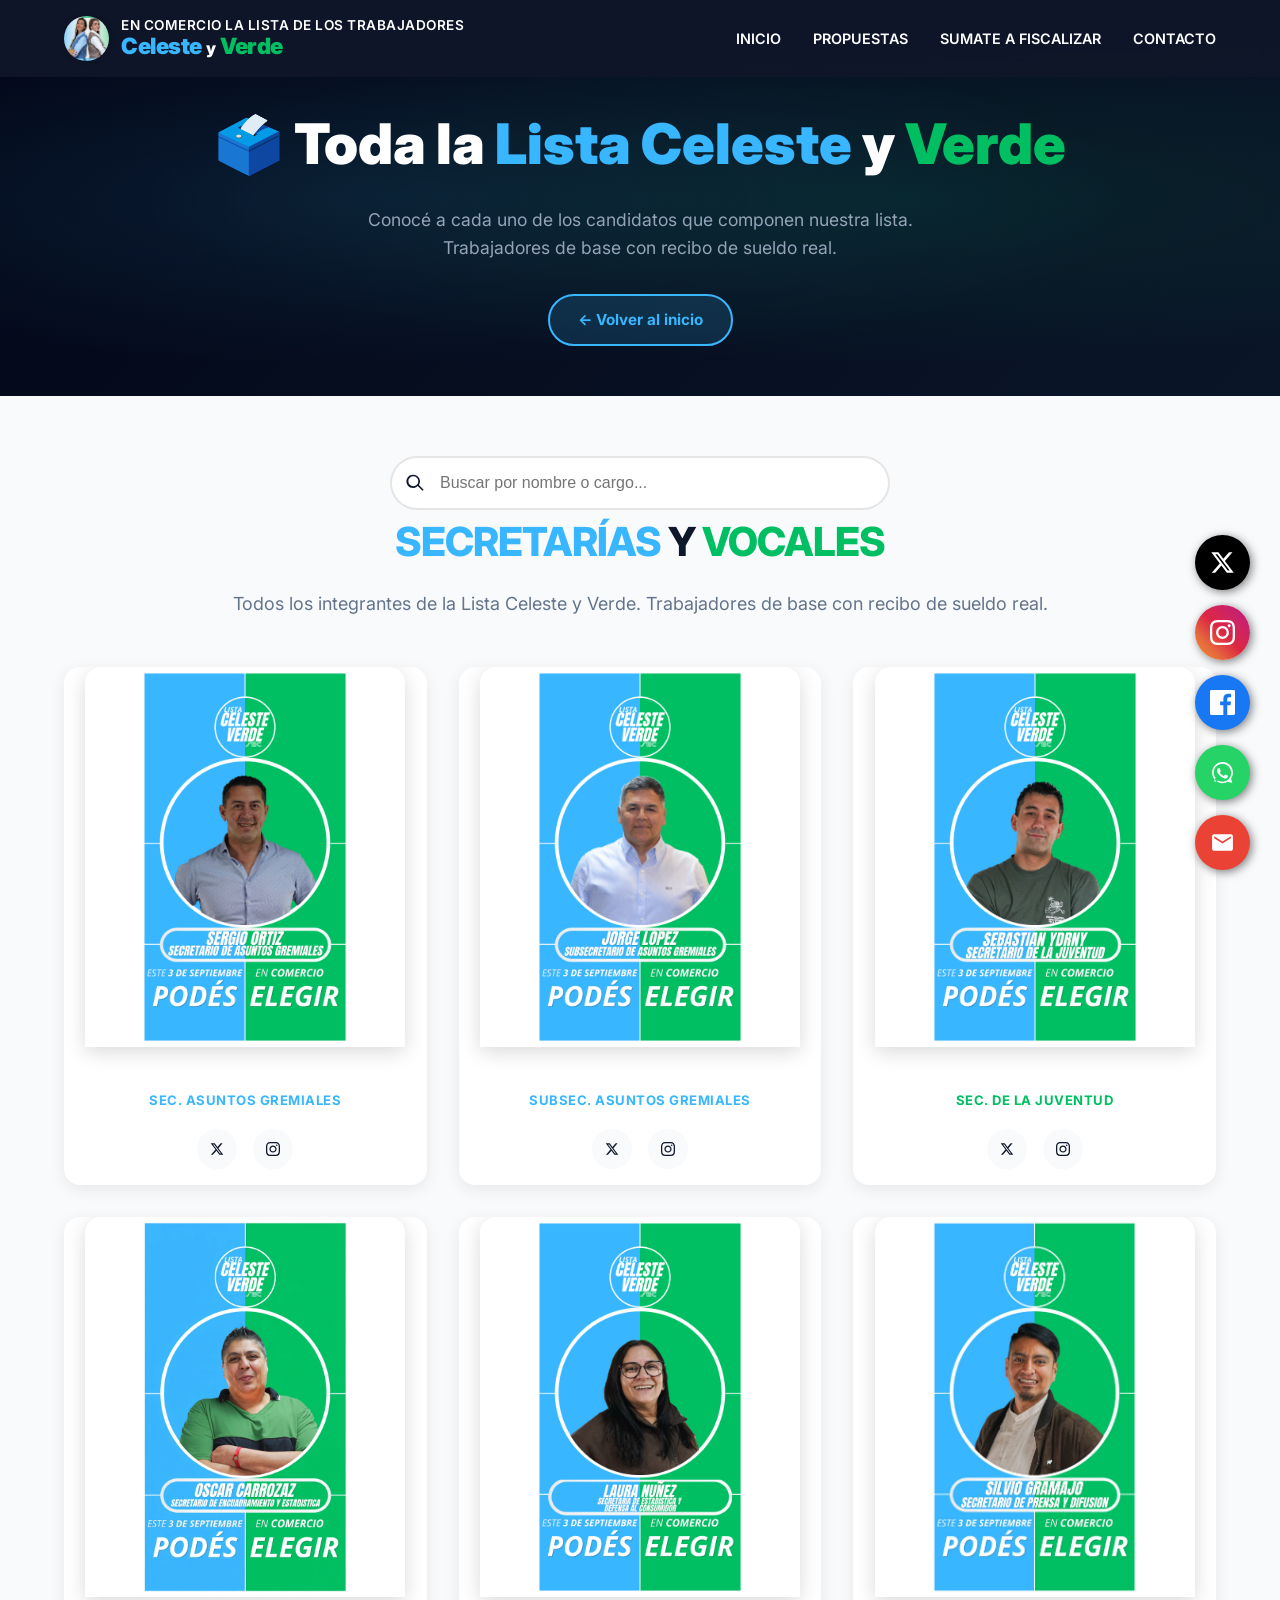
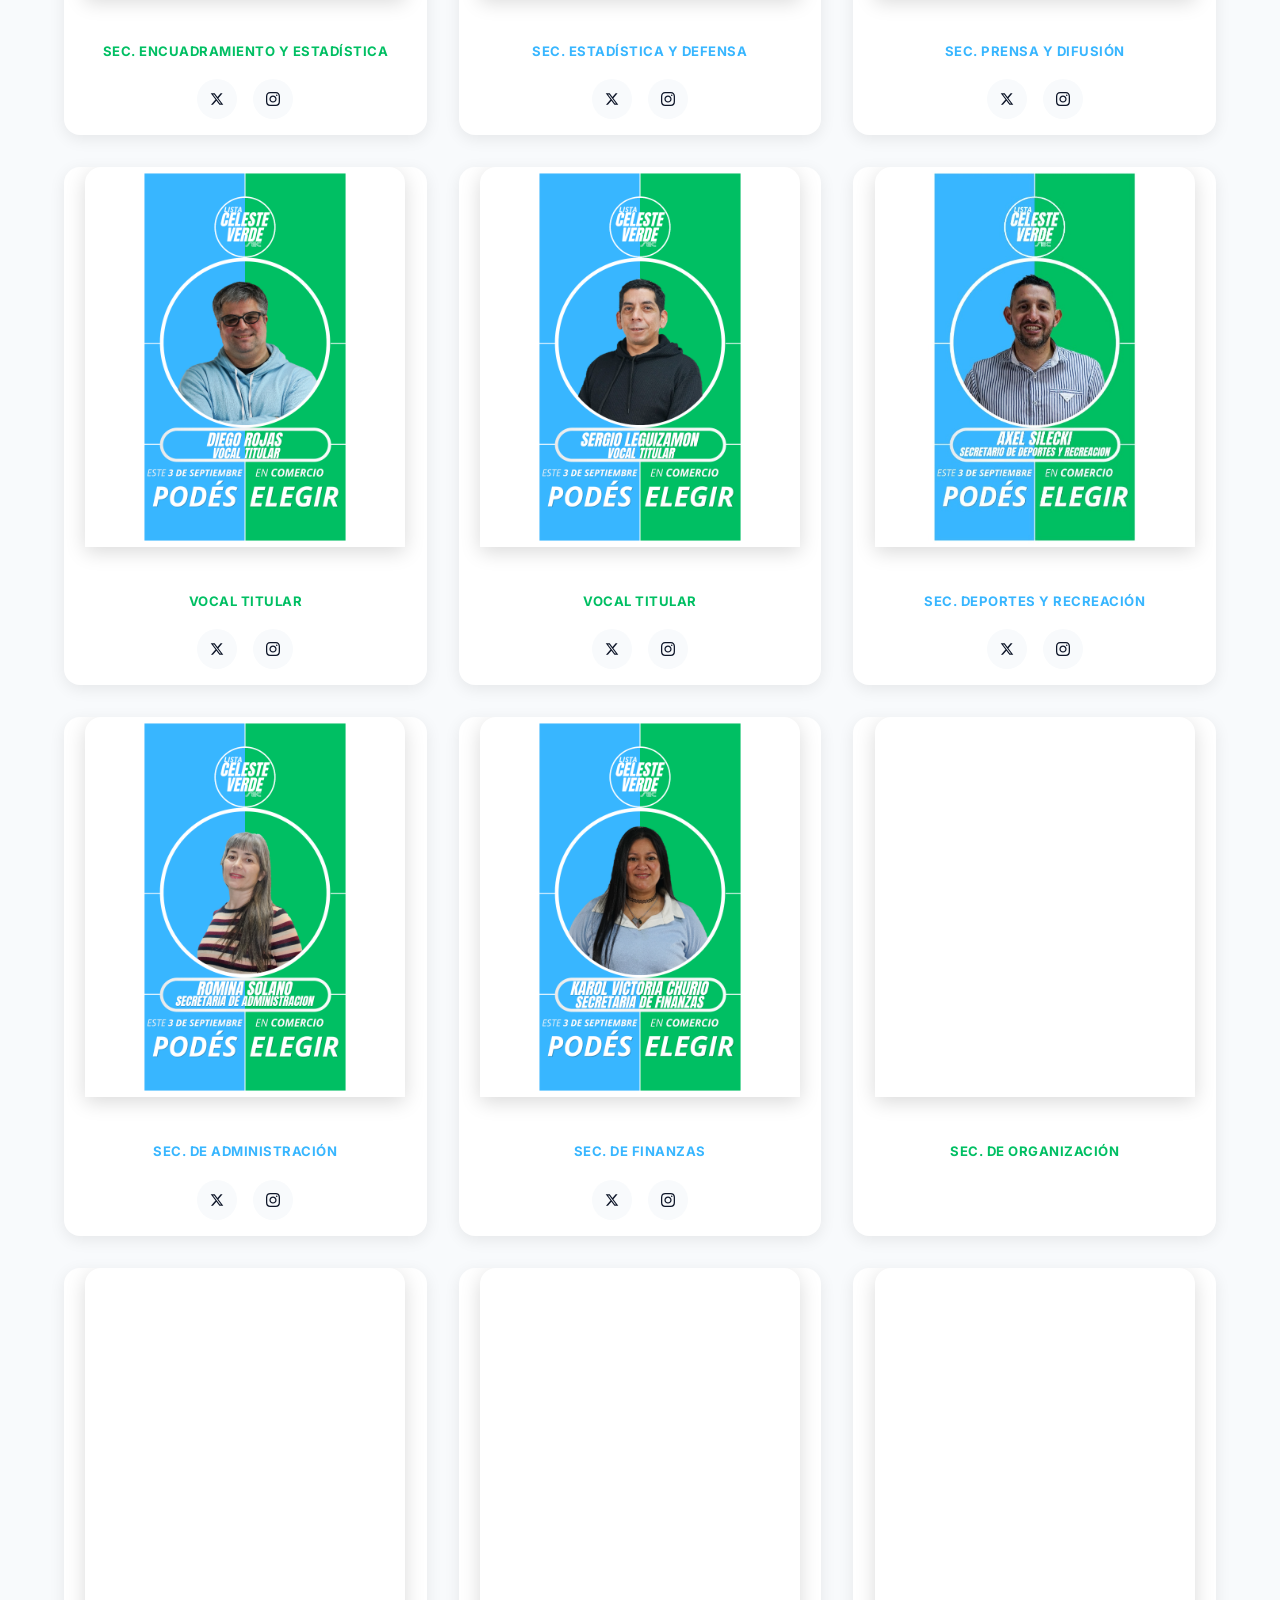
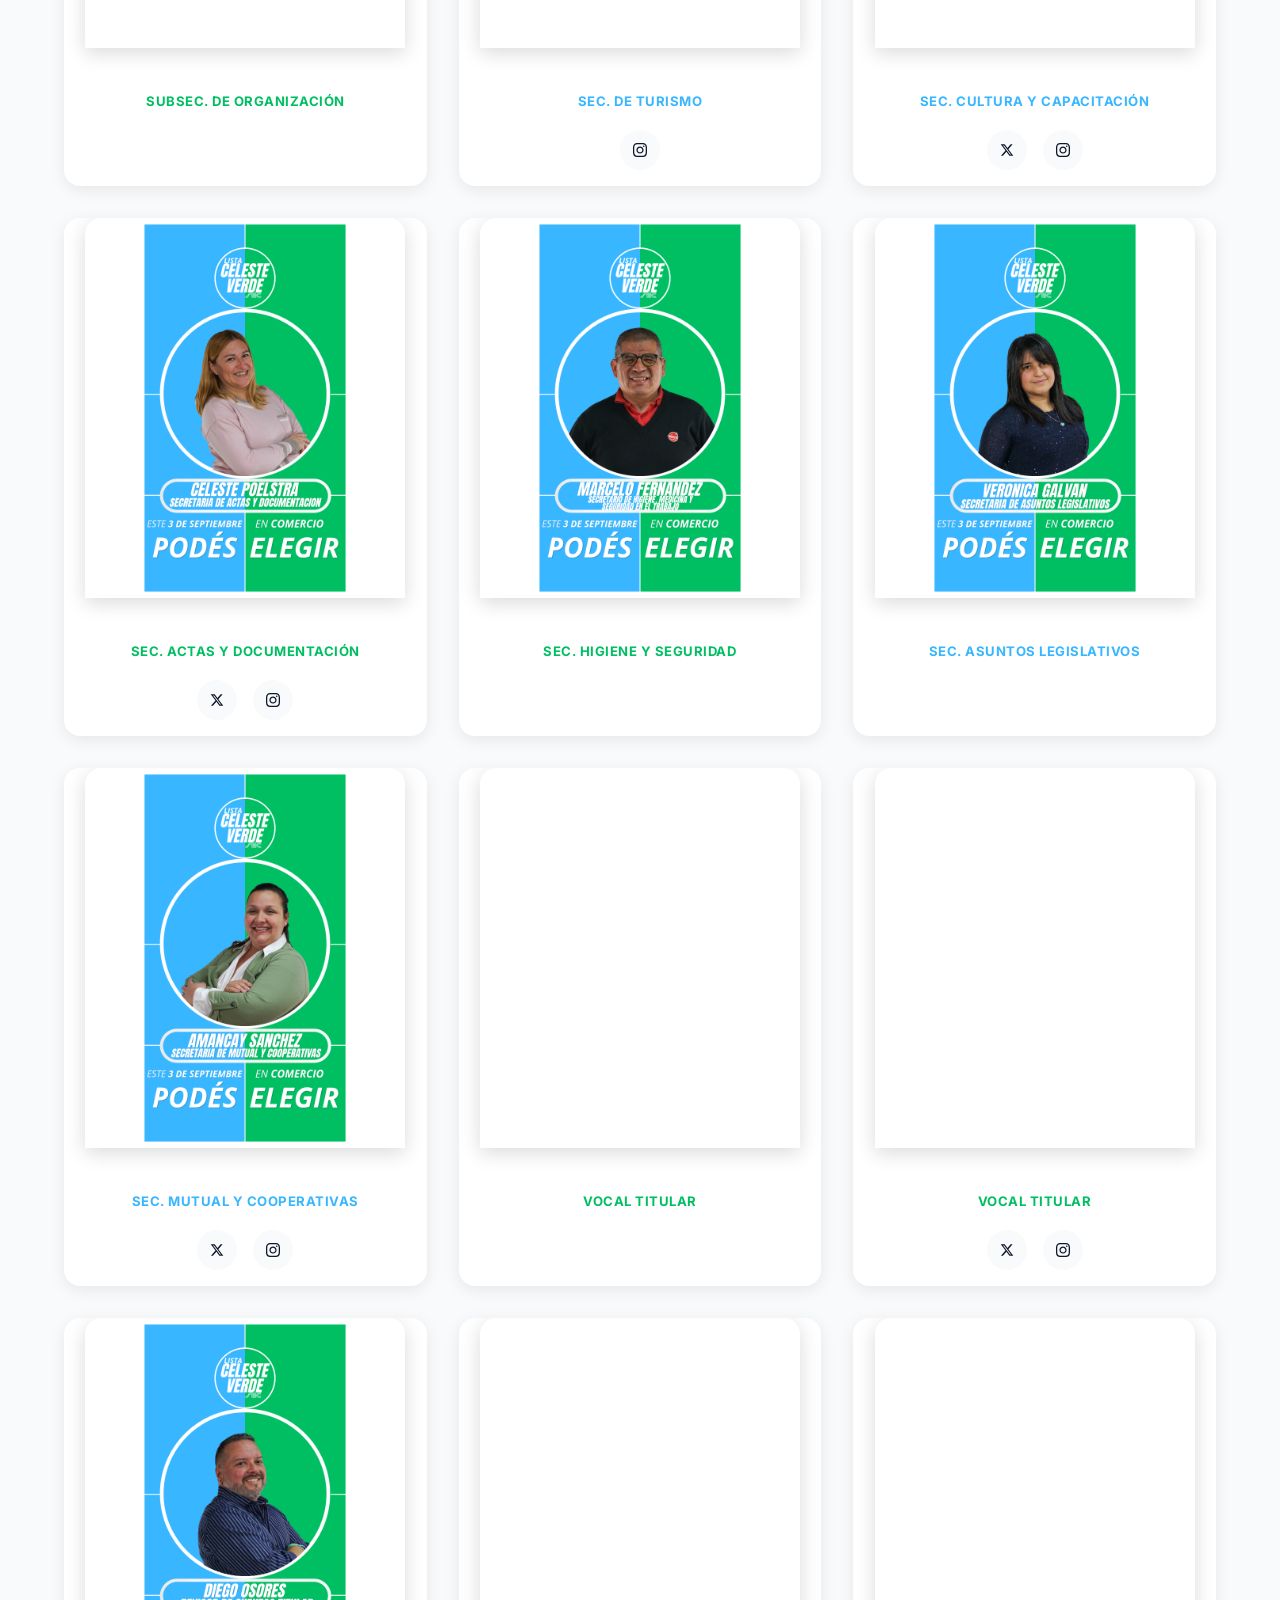
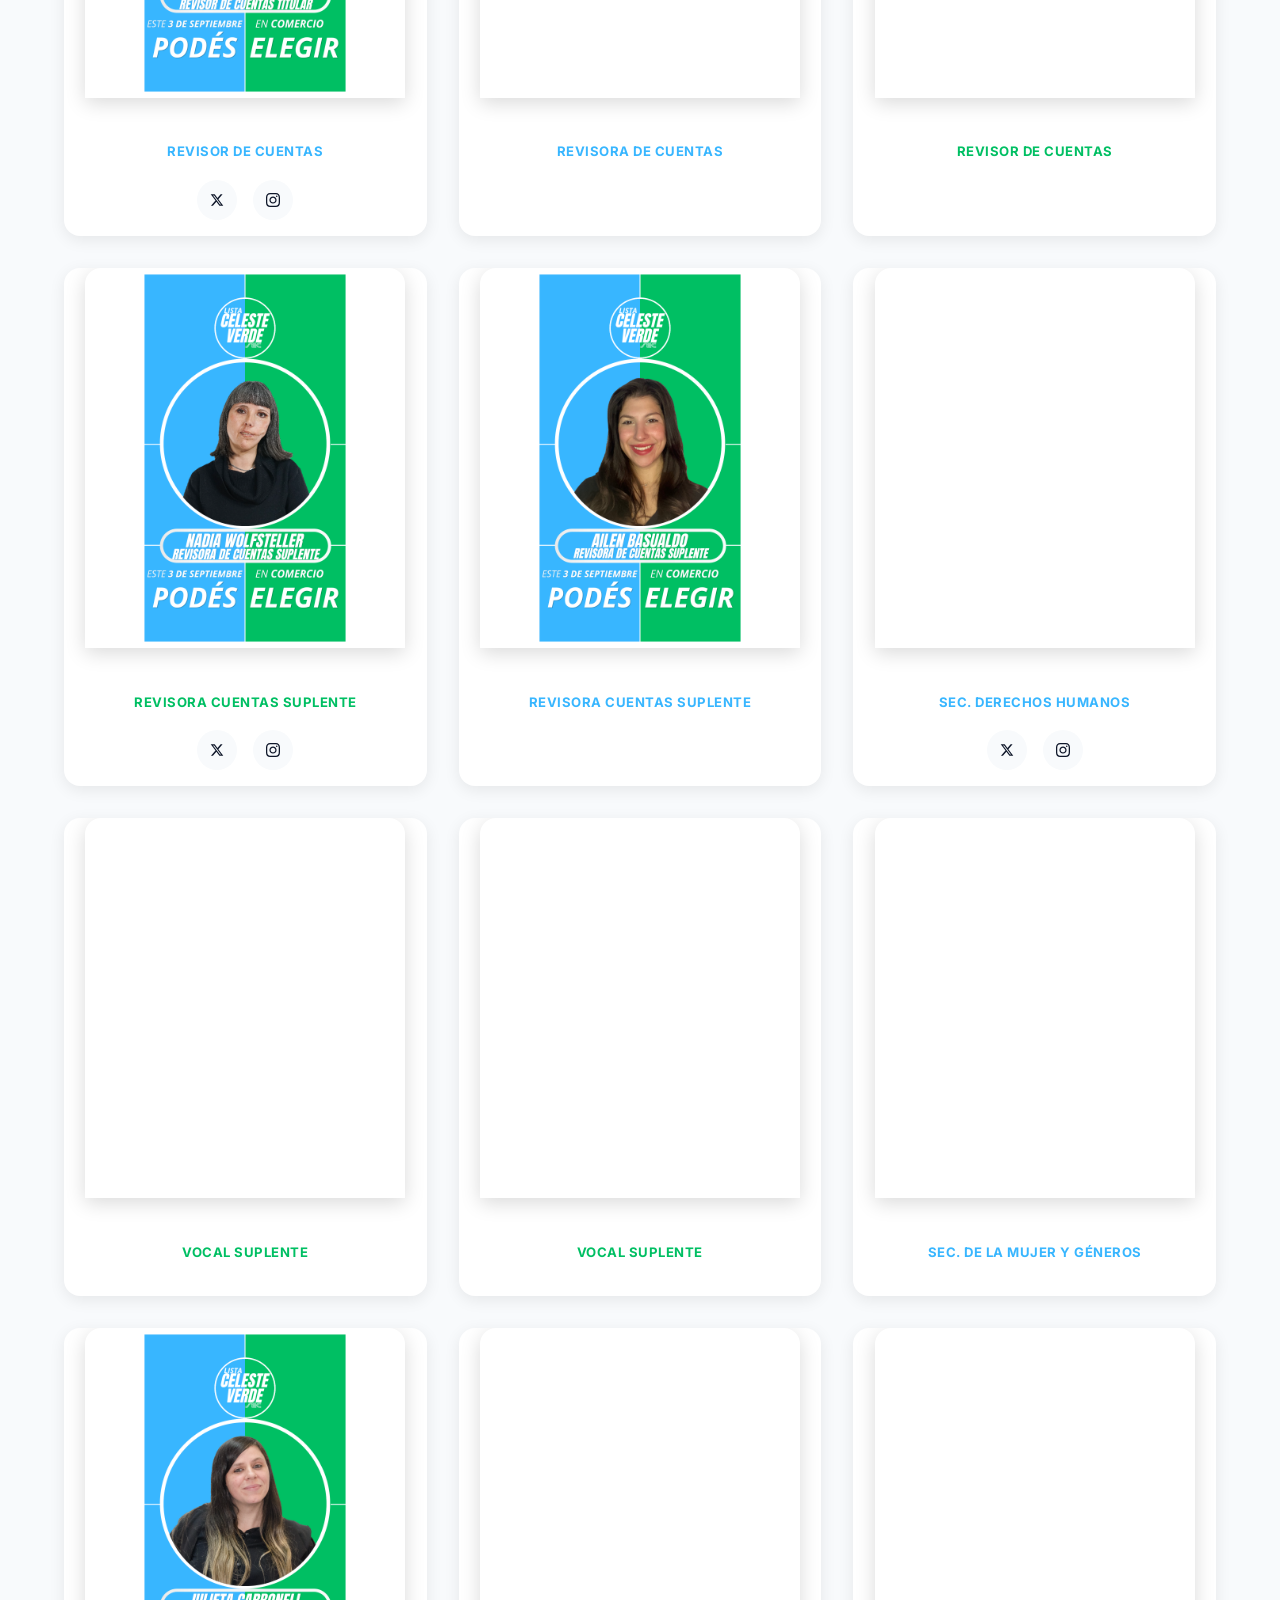
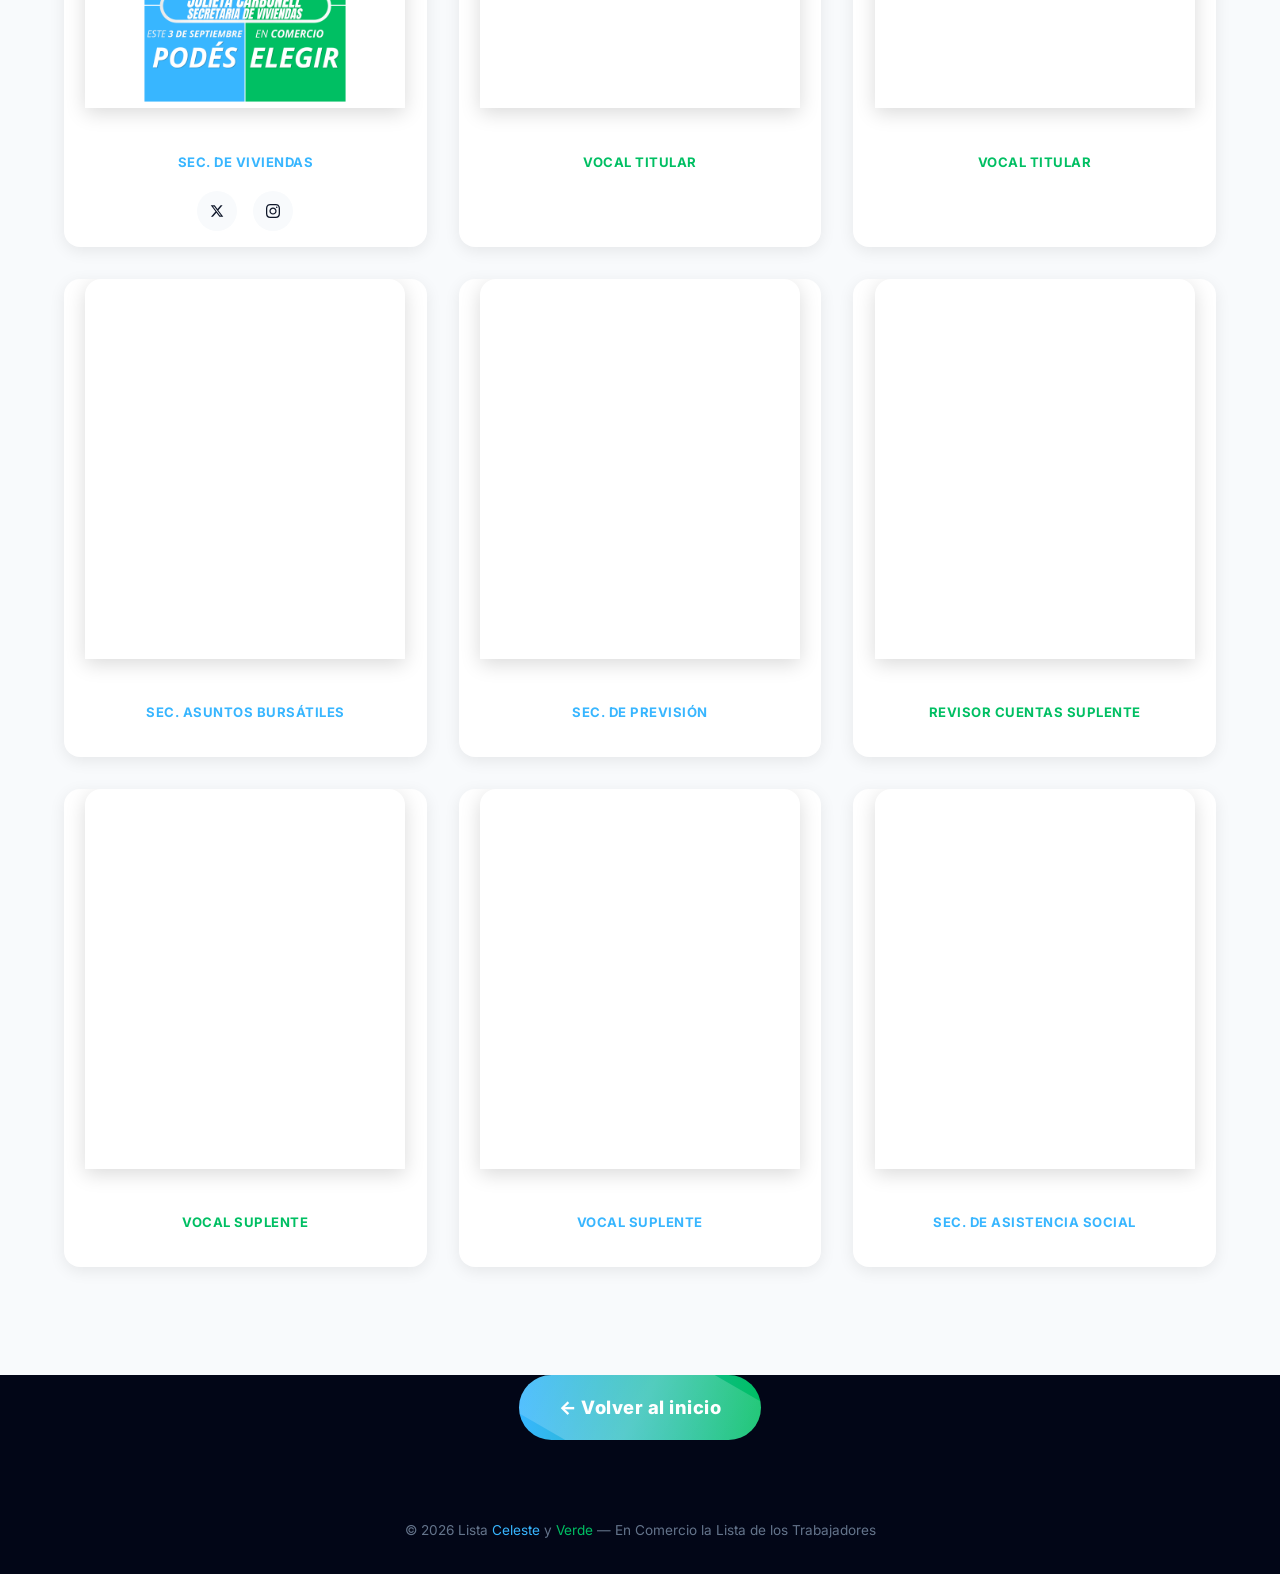
==== commit 55f707be: "Add Sofia Modica to candidates list" ====
--- a/candidatos.html
+++ b/candidatos.html
@@ -501,6 +501,14 @@
                             
                         </div>
                     </div>
+                    <div class="candidato-card" data-name="sofia modica" data-cargo="secretaria de asistencia social">
+                        <img src="sofia modica.jpeg" alt="Sofia Modica" class="candidata-img" style="cursor: pointer;" onclick="openImageModal(this.src)" loading="lazy" decoding="async">
+                        <div class="candidato-info"><span class="candidato-puesto text-celeste">Sec. de Asistencia Social</span></div>
+                        <div class="candidata-socials">
+                            
+                            
+                        </div>
+                    </div>
 
 
                 </div>
--- a/style.css
+++ b/style.css
@@ -181,18 +181,19 @@
     position: relative;
     z-index: 1;
     color: var(--color-white);
-    padding: 0 1rem;
-    display: flex;
-    justify-content: center;
-    gap: 4rem;
+    padding: 0 5%;
+    display: flex;
+    justify-content: space-between;
+    gap: 2rem;
     align-items: center;
     text-align: left;
-    max-width: 1400px;
+    max-width: 1300px;
     margin: 0 auto;
+    width: 100%;
 }
 
 .hero-text {
-    flex: 1;
+    flex: 1 1 45%;
     max-width: 600px;
 }
 
@@ -769,7 +770,7 @@
     grid-template-columns: repeat(auto-fit, minmax(200px, 1fr));
     gap: 3rem;
     margin-bottom: 3rem;
-    max-width: 900px;
+    max-width: 1200px;
     margin-left: auto;
     margin-right: auto;
 }
@@ -811,11 +812,19 @@
 
 /* Responsive Design (Mobile First adjustments) */
 @media (max-width: 768px) {
+    .hero {
+        align-items: flex-start;
+        height: auto;
+        min-height: 100vh;
+        padding-top: 100px;
+        padding-bottom: 50px;
+    }
+    
     .hero-content {
         flex-direction: column;
         text-align: center;
         gap: 2rem;
-        padding-top: 5rem;
+        padding-top: 2rem;
     }
     
     .hero h1, .hero-subtitle, .hero-actions, .hero-text {
@@ -823,11 +832,22 @@
     }
     
     .hero-candidatas-img {
-        max-height: 45vh;
+        max-height: 40vh;
     }
 
     .hero-image {
         flex-direction: column;
+    }
+    
+    .social-float-container {
+        bottom: 15px;
+        right: 15px;
+        gap: 10px;
+    }
+    
+    .social-float-btn {
+        width: 40px;
+        height: 40px;
     }
 
     .mobile-toggle {
@@ -1071,10 +1091,11 @@
  
 /* Slogan Under Hero Image */
 .hero-image {
+    flex: 1 1 50%;
     display: flex;
     flex-direction: row;
     align-items: center;
-    justify-content: flex-start;
+    justify-content: flex-end;
     gap: 1.5rem;
 }
 
@@ -1271,3 +1292,15 @@
 .btn-candidatos-brillante:hover .btn-brillante-arrow {
     transform: translateX(6px);
 }
+
+/* Scroll Snapping for touch screens */
+@media (pointer: coarse) {
+    html {
+        scroll-snap-type: y mandatory;
+        scroll-behavior: smooth;
+    }
+    .hero, .section, footer {
+        scroll-snap-align: start;
+        scroll-snap-stop: always;
+    }
+}
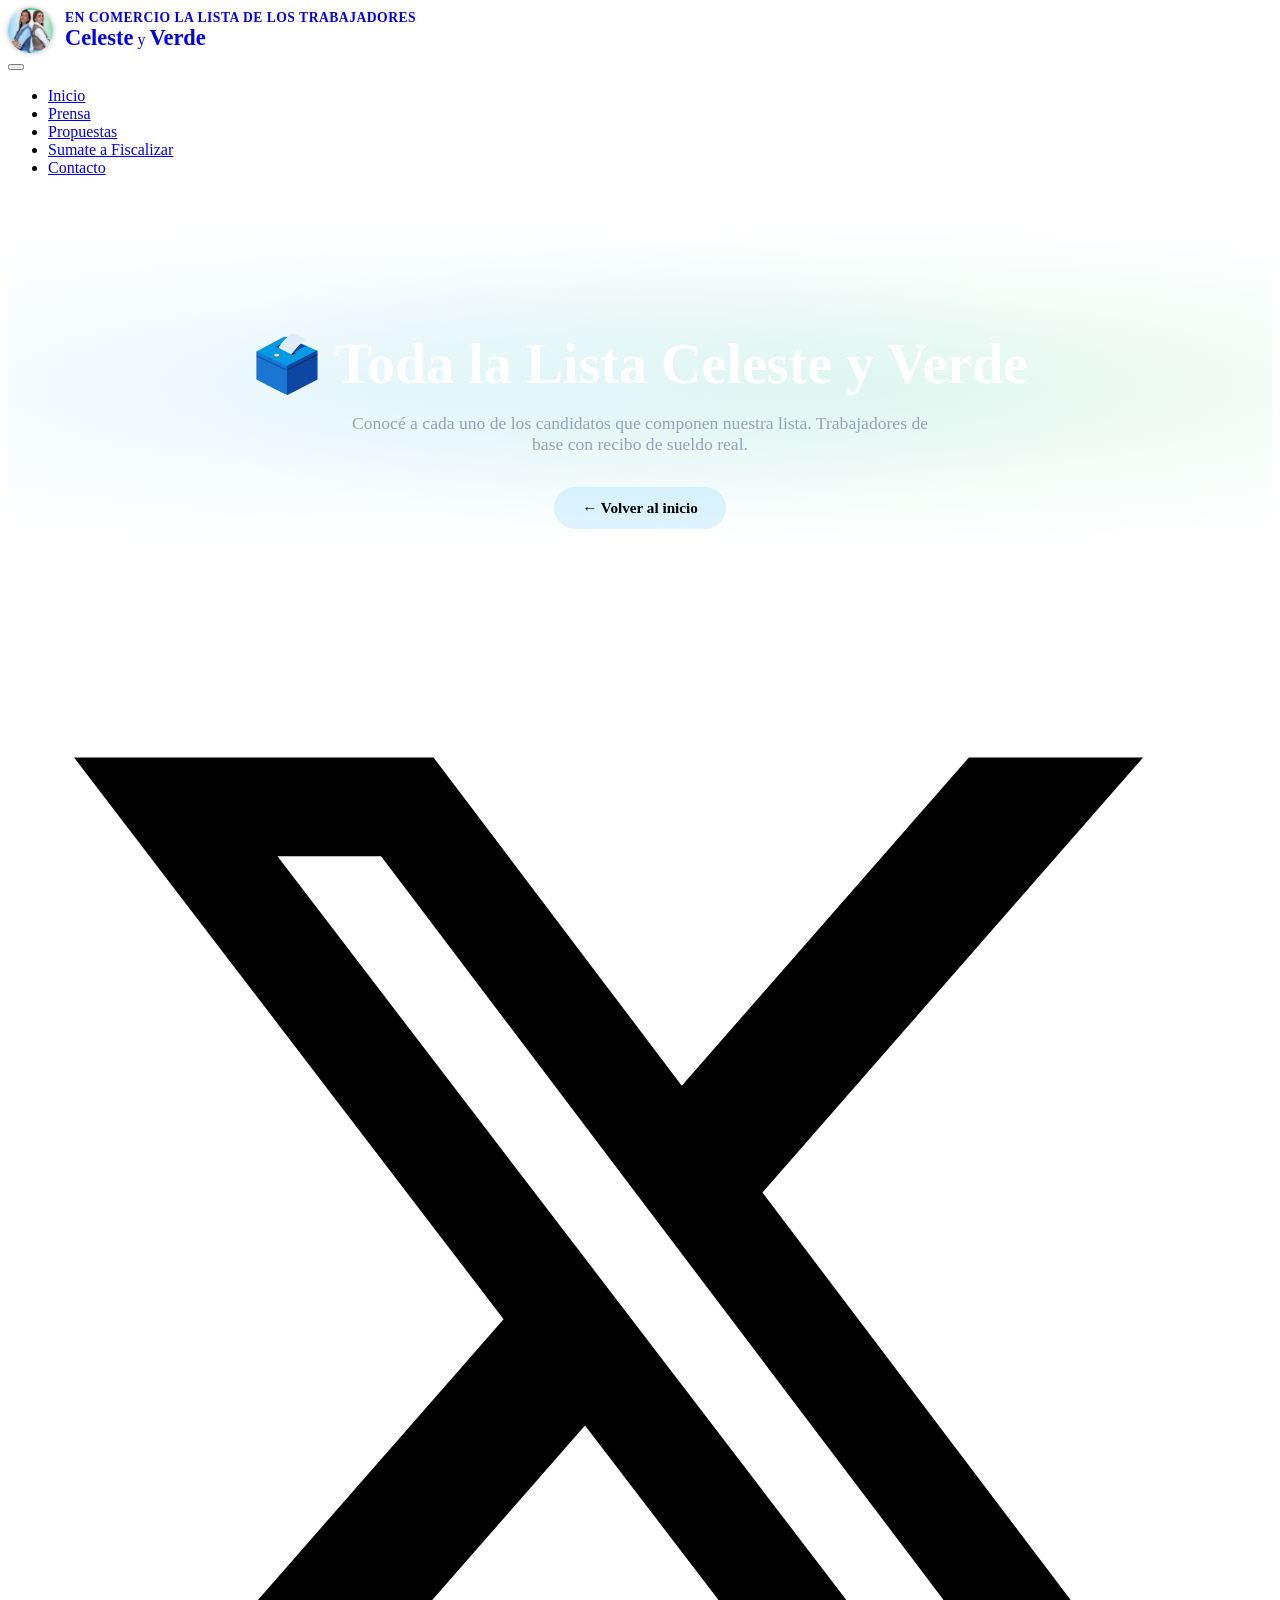
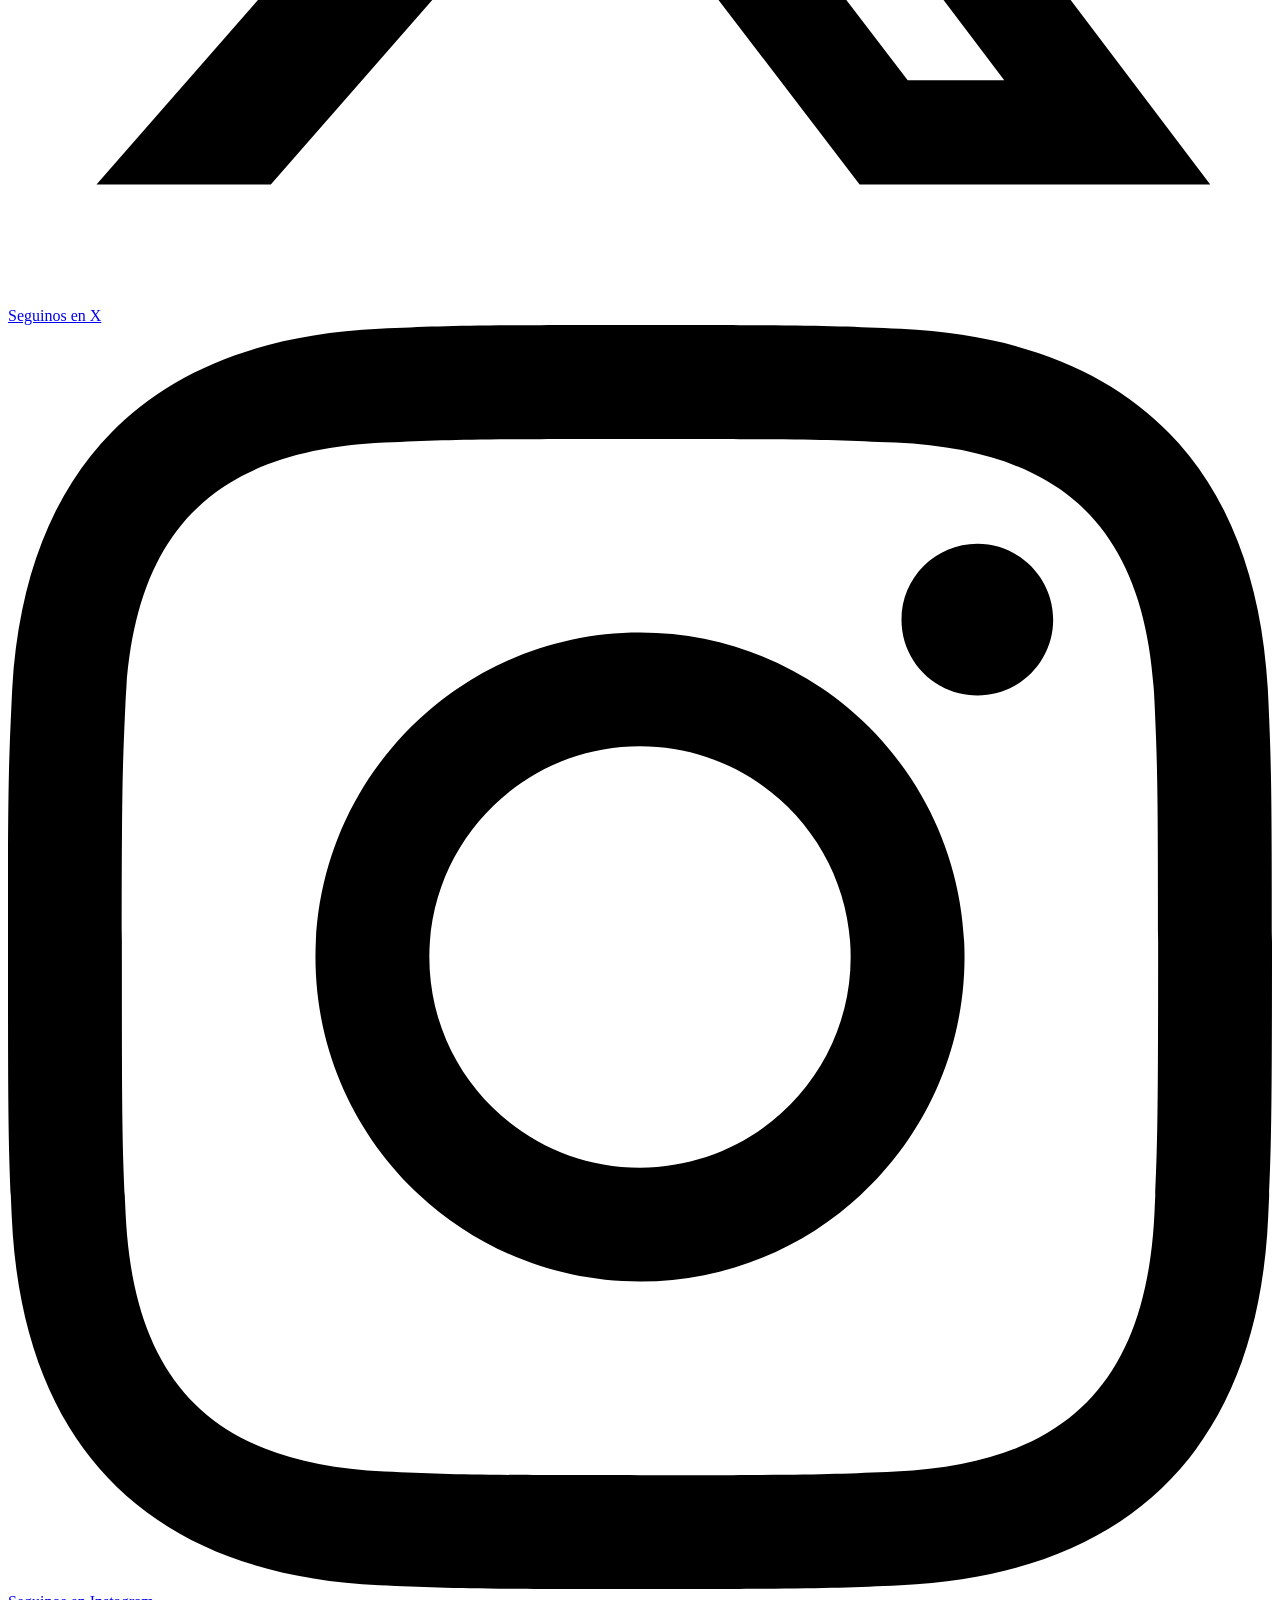
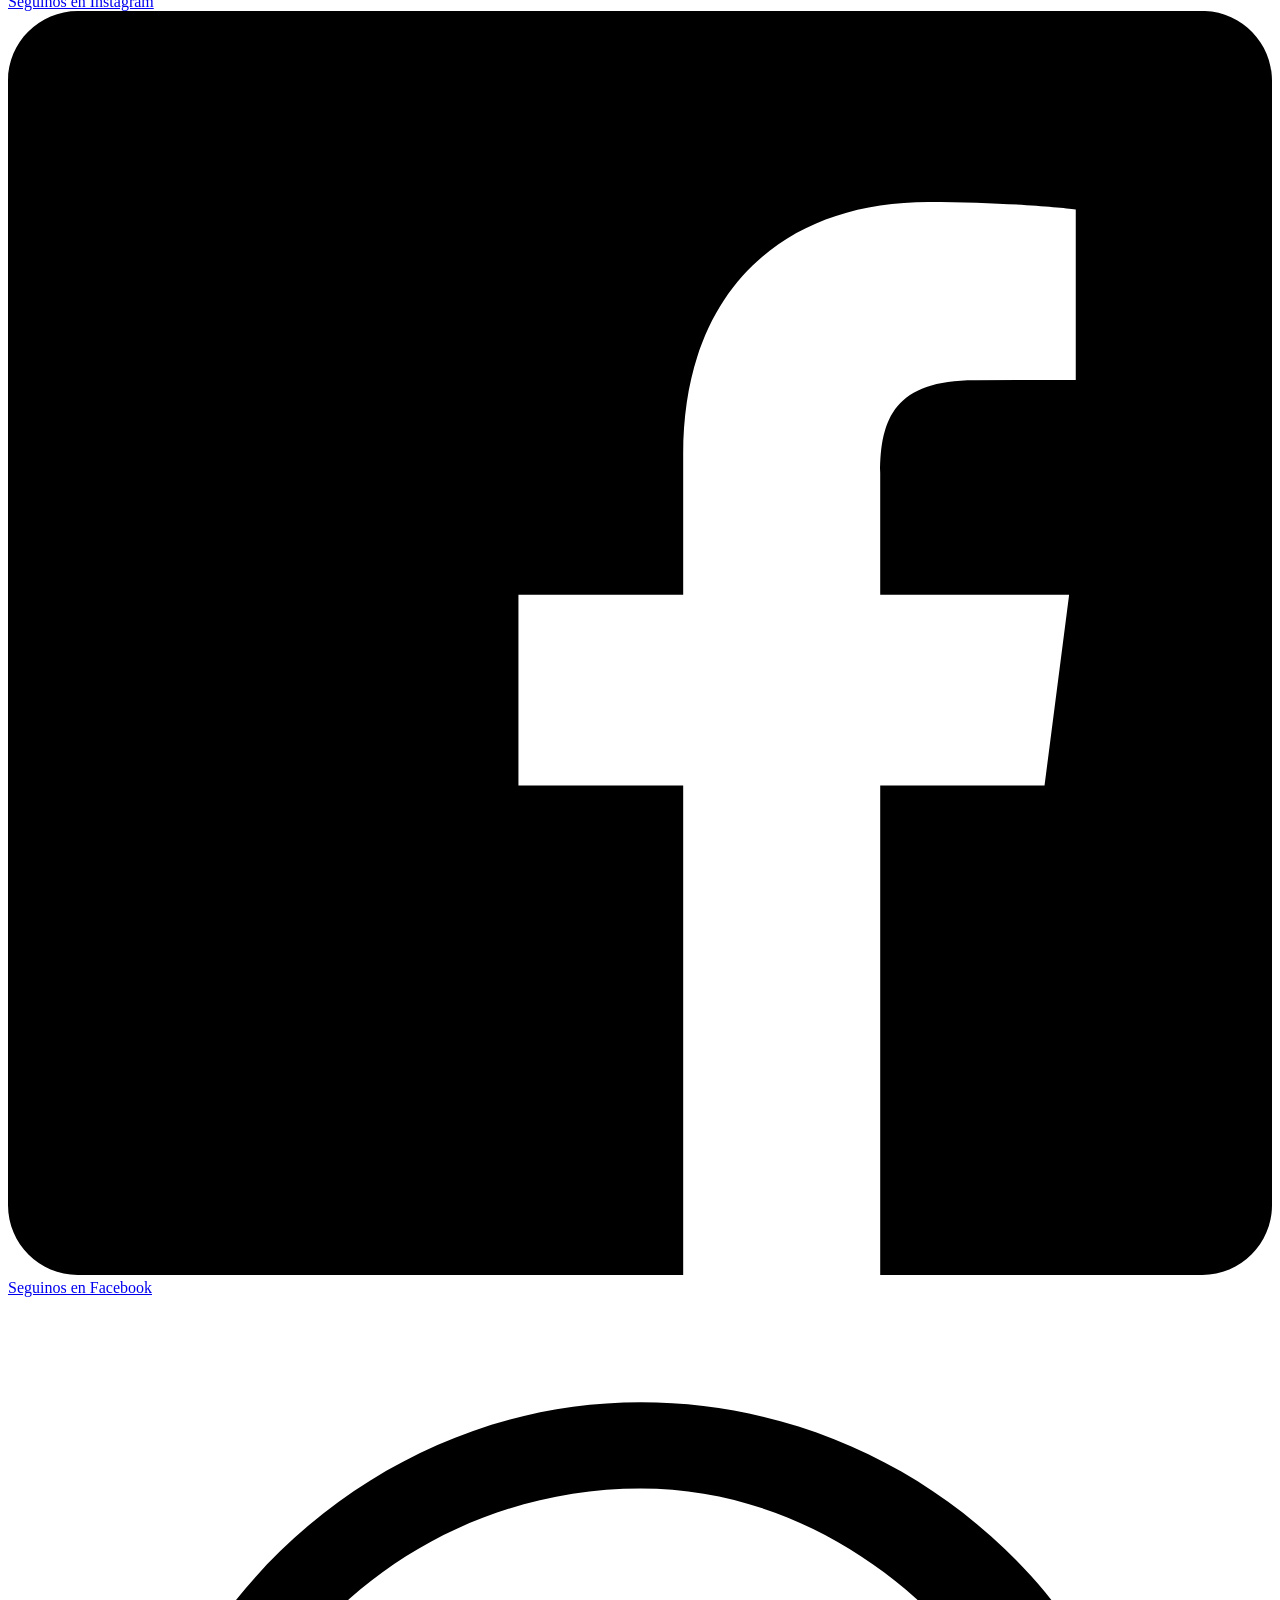
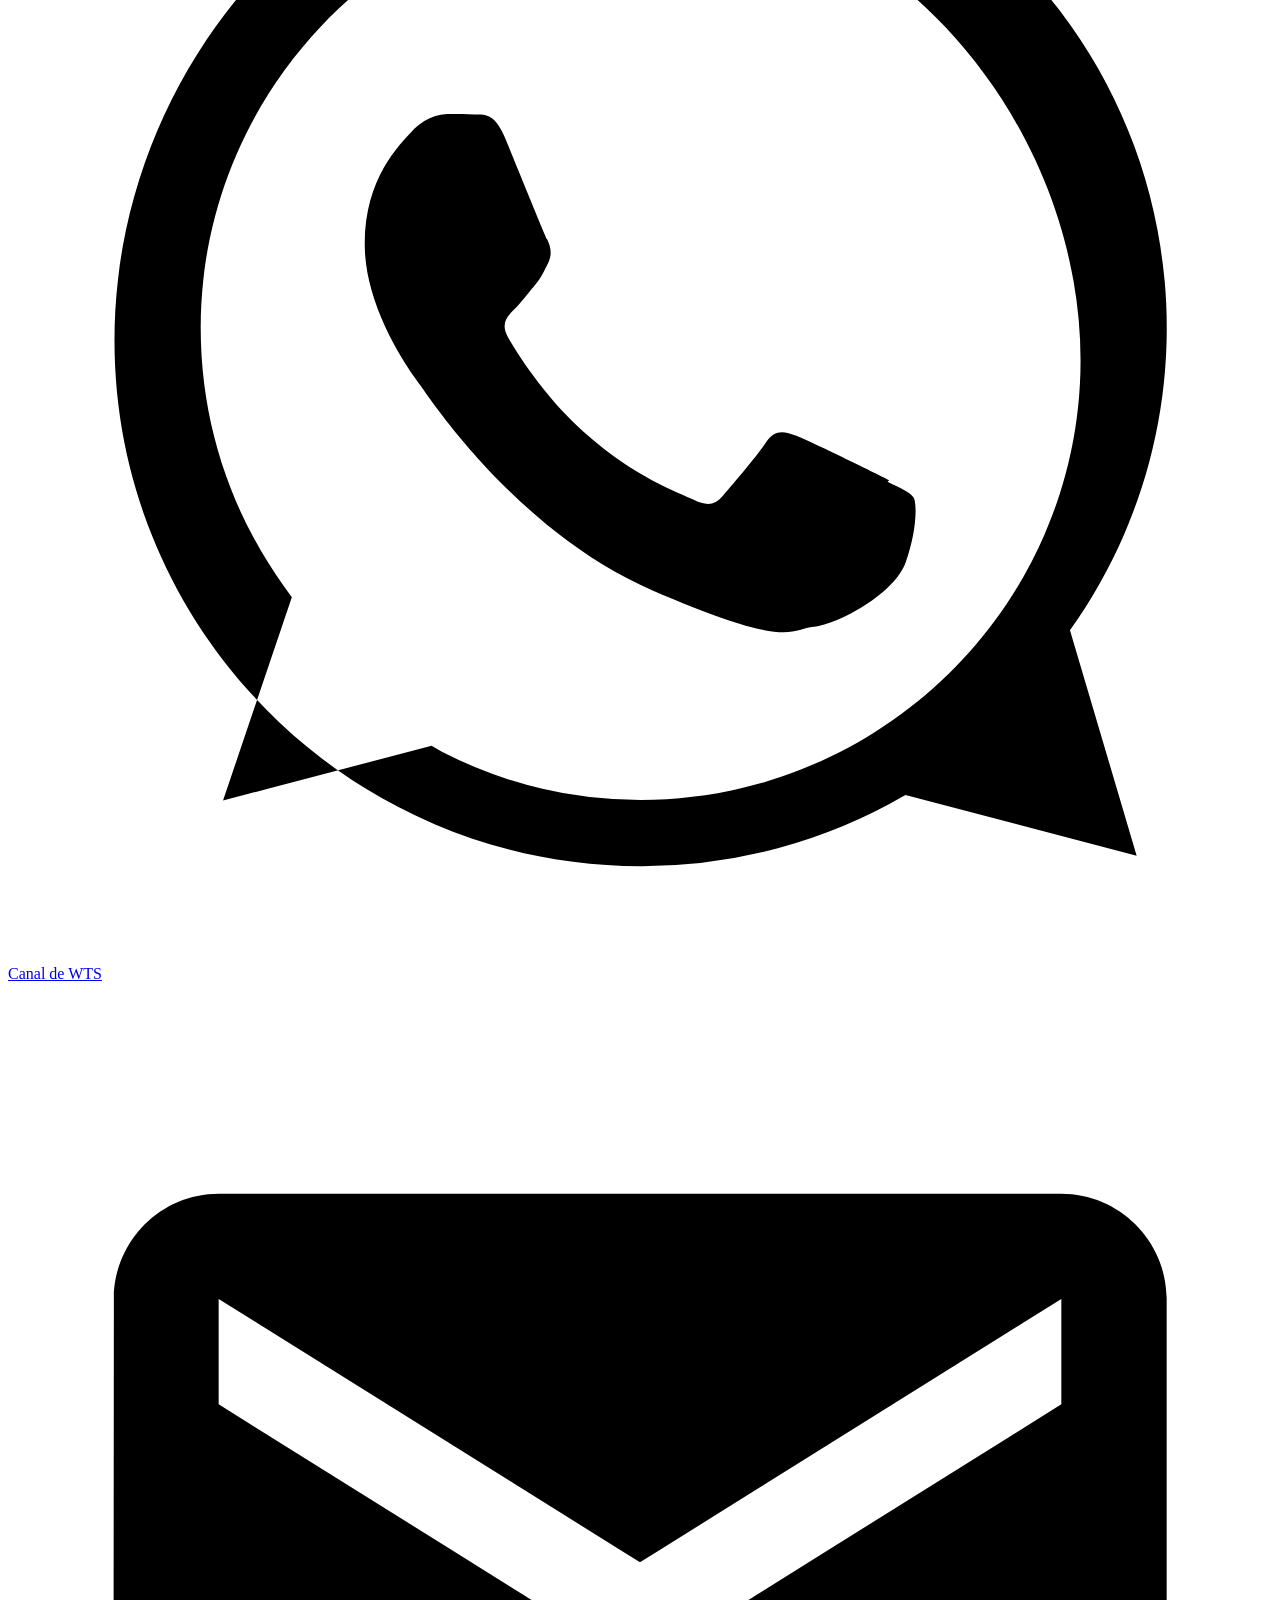
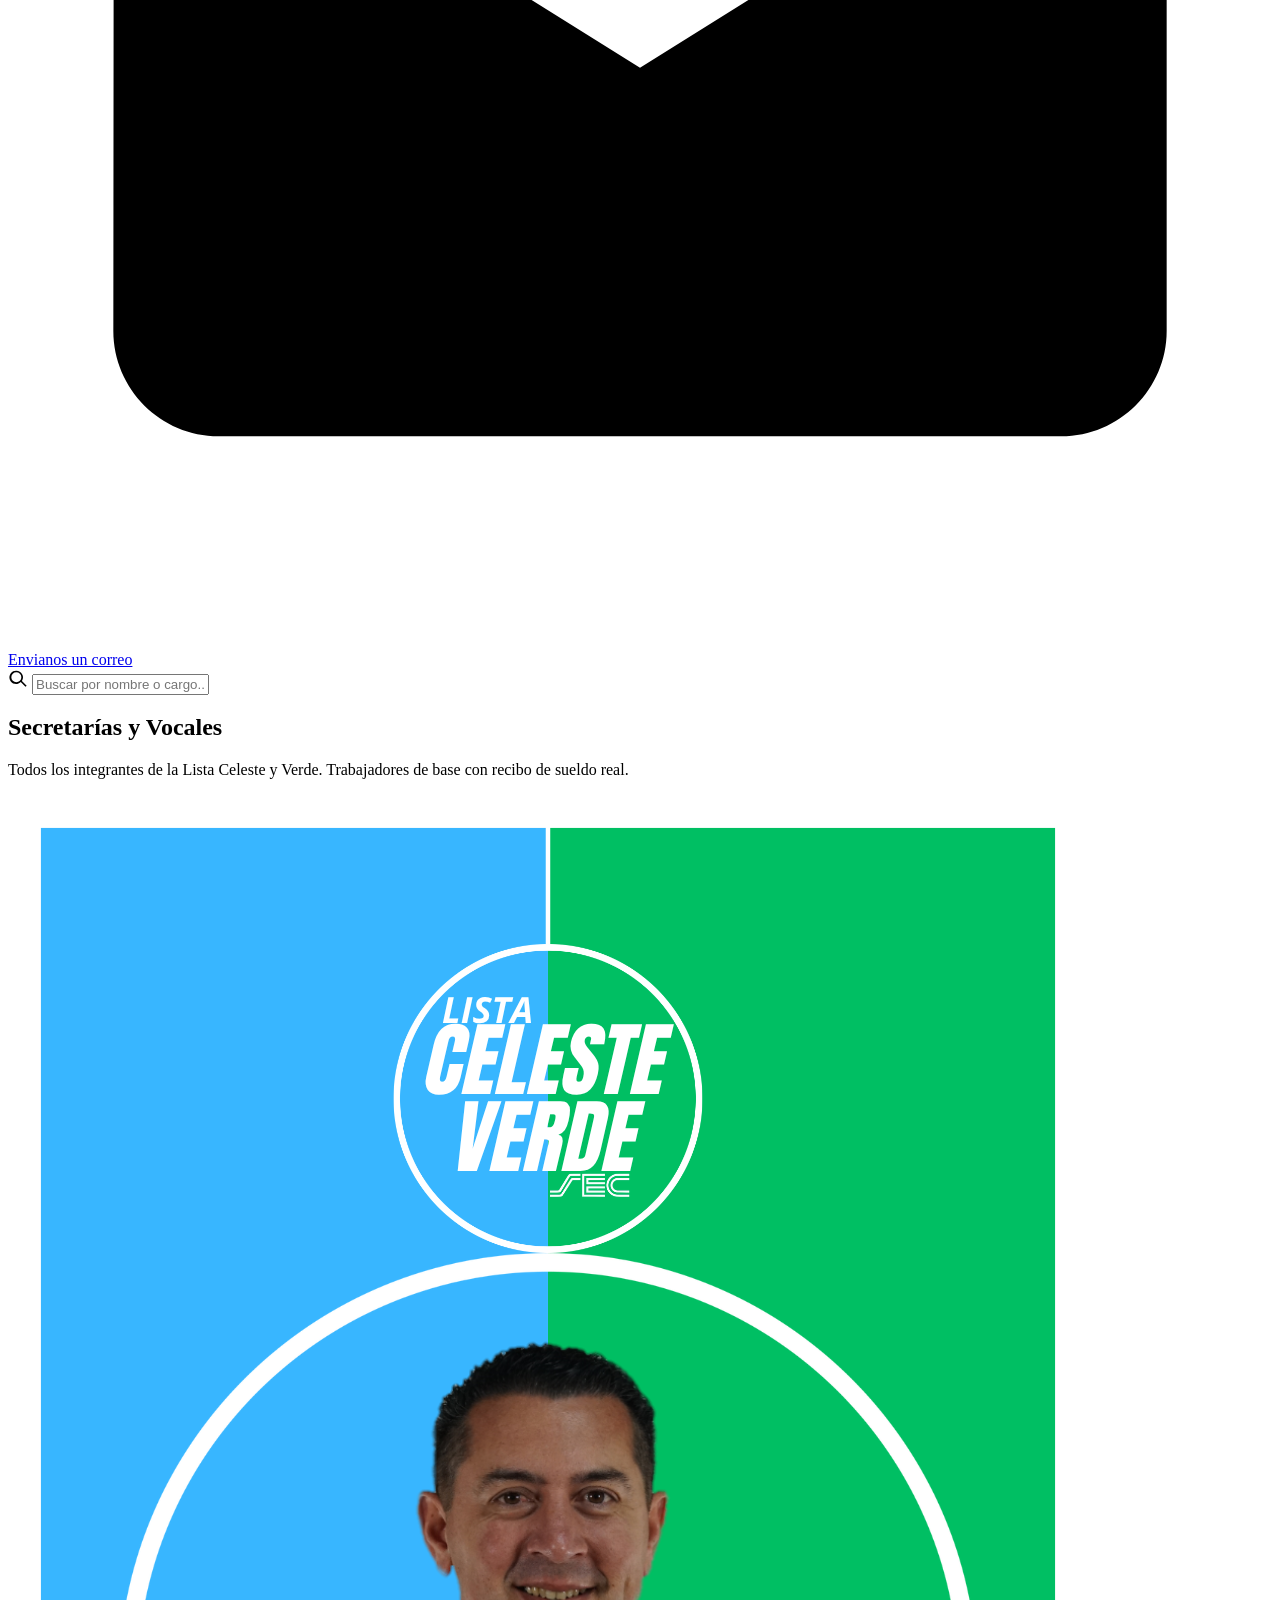
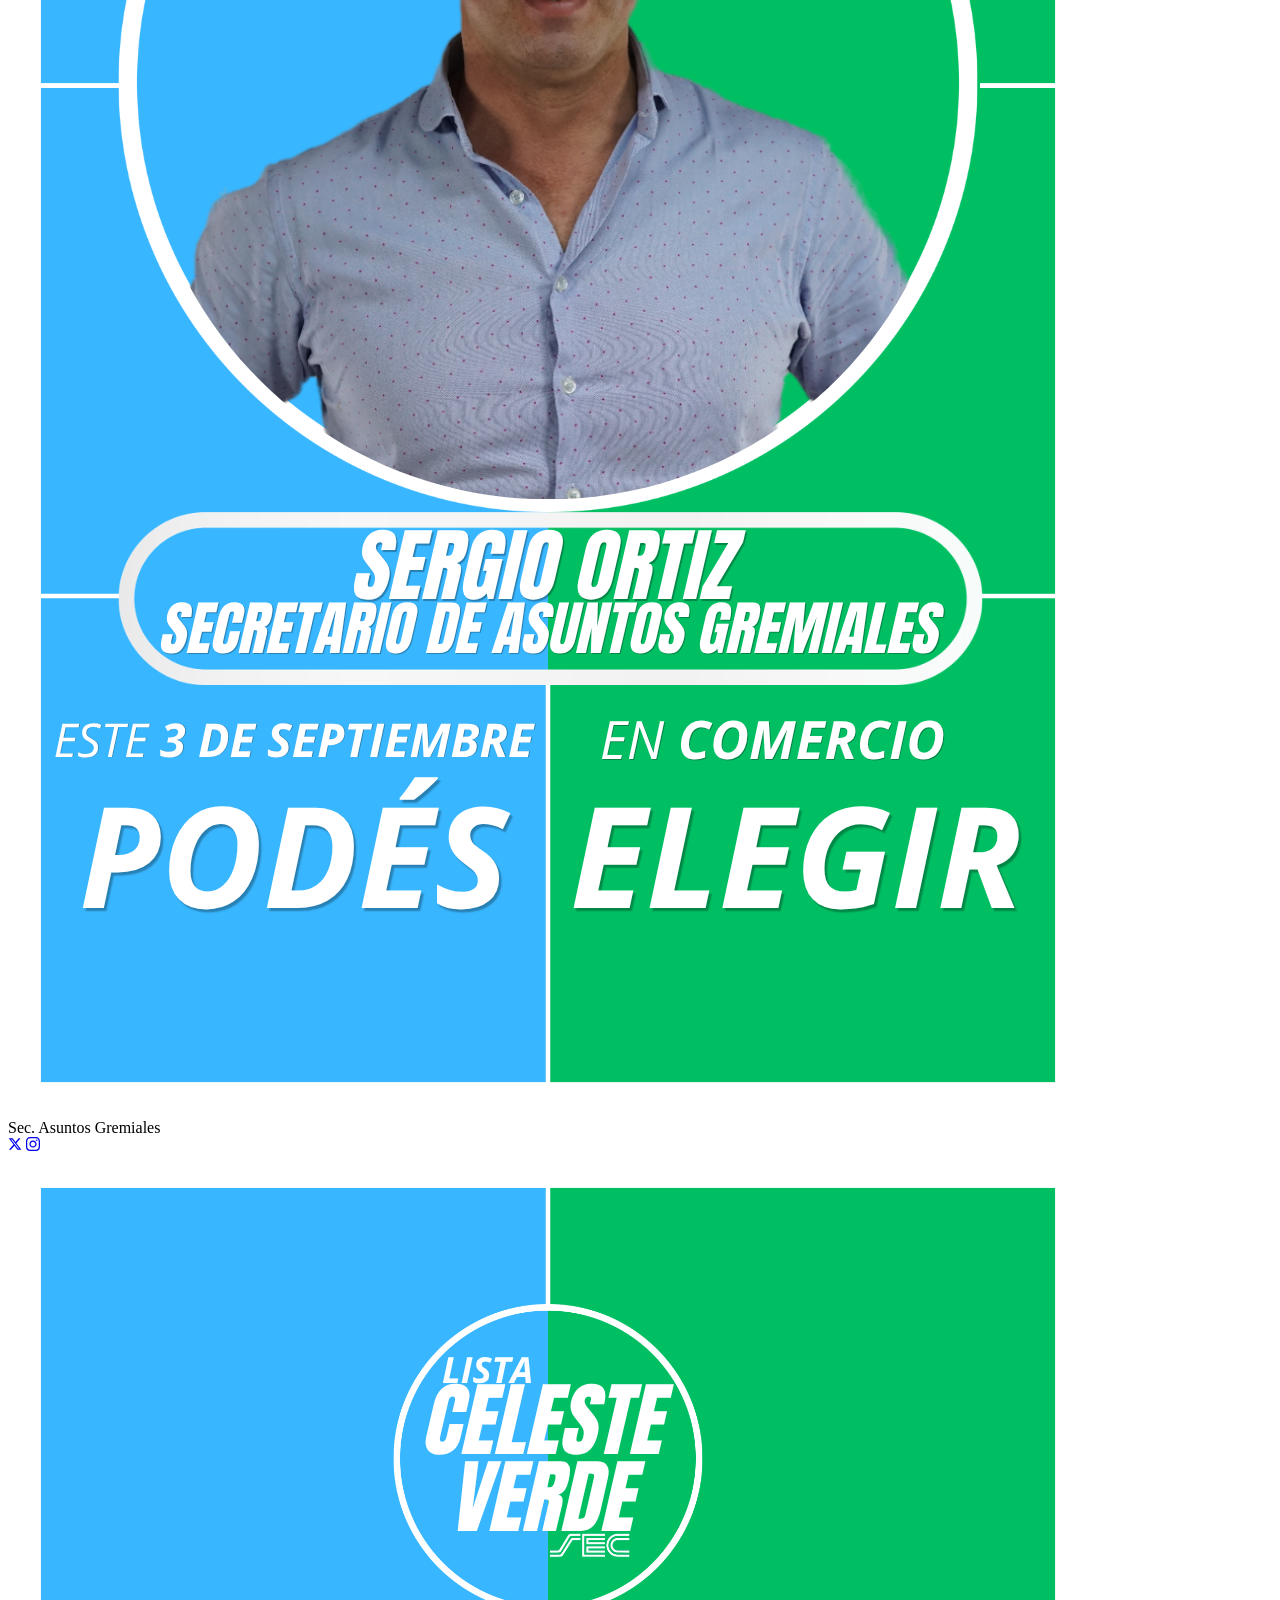
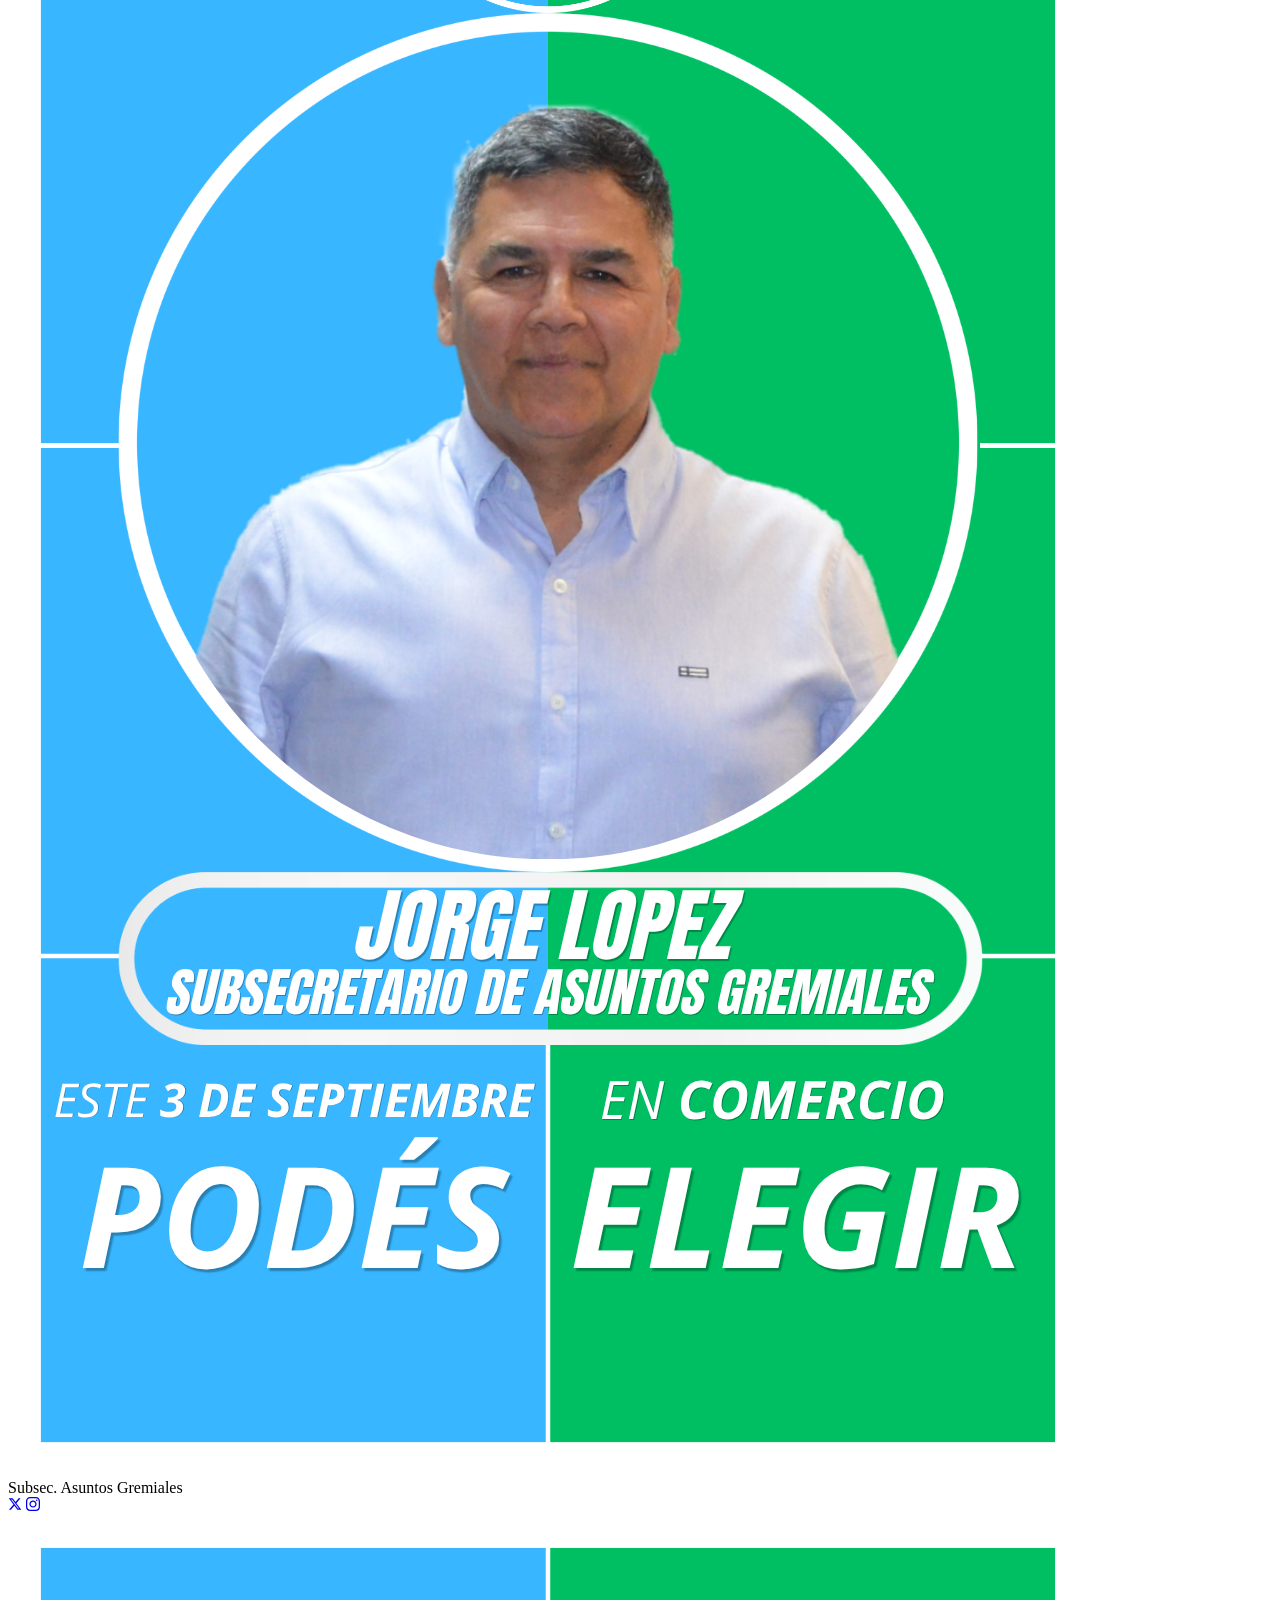
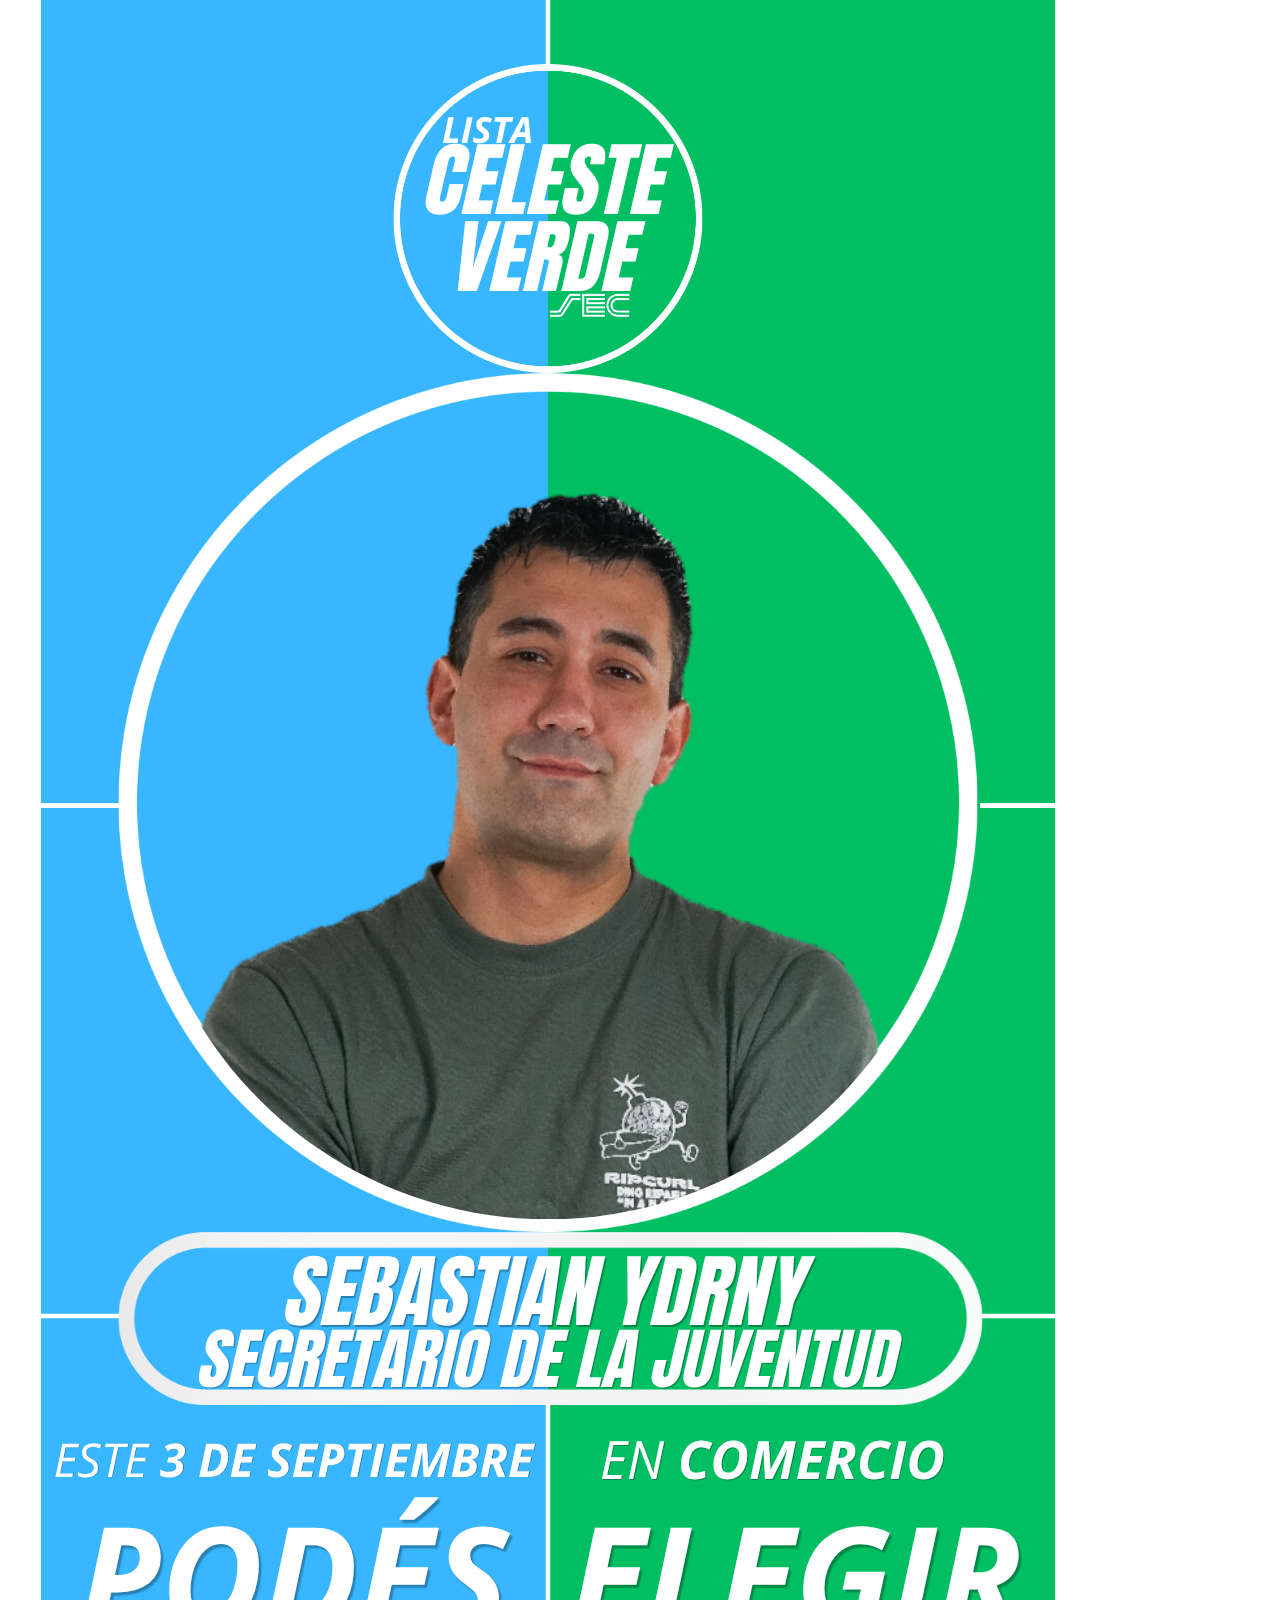
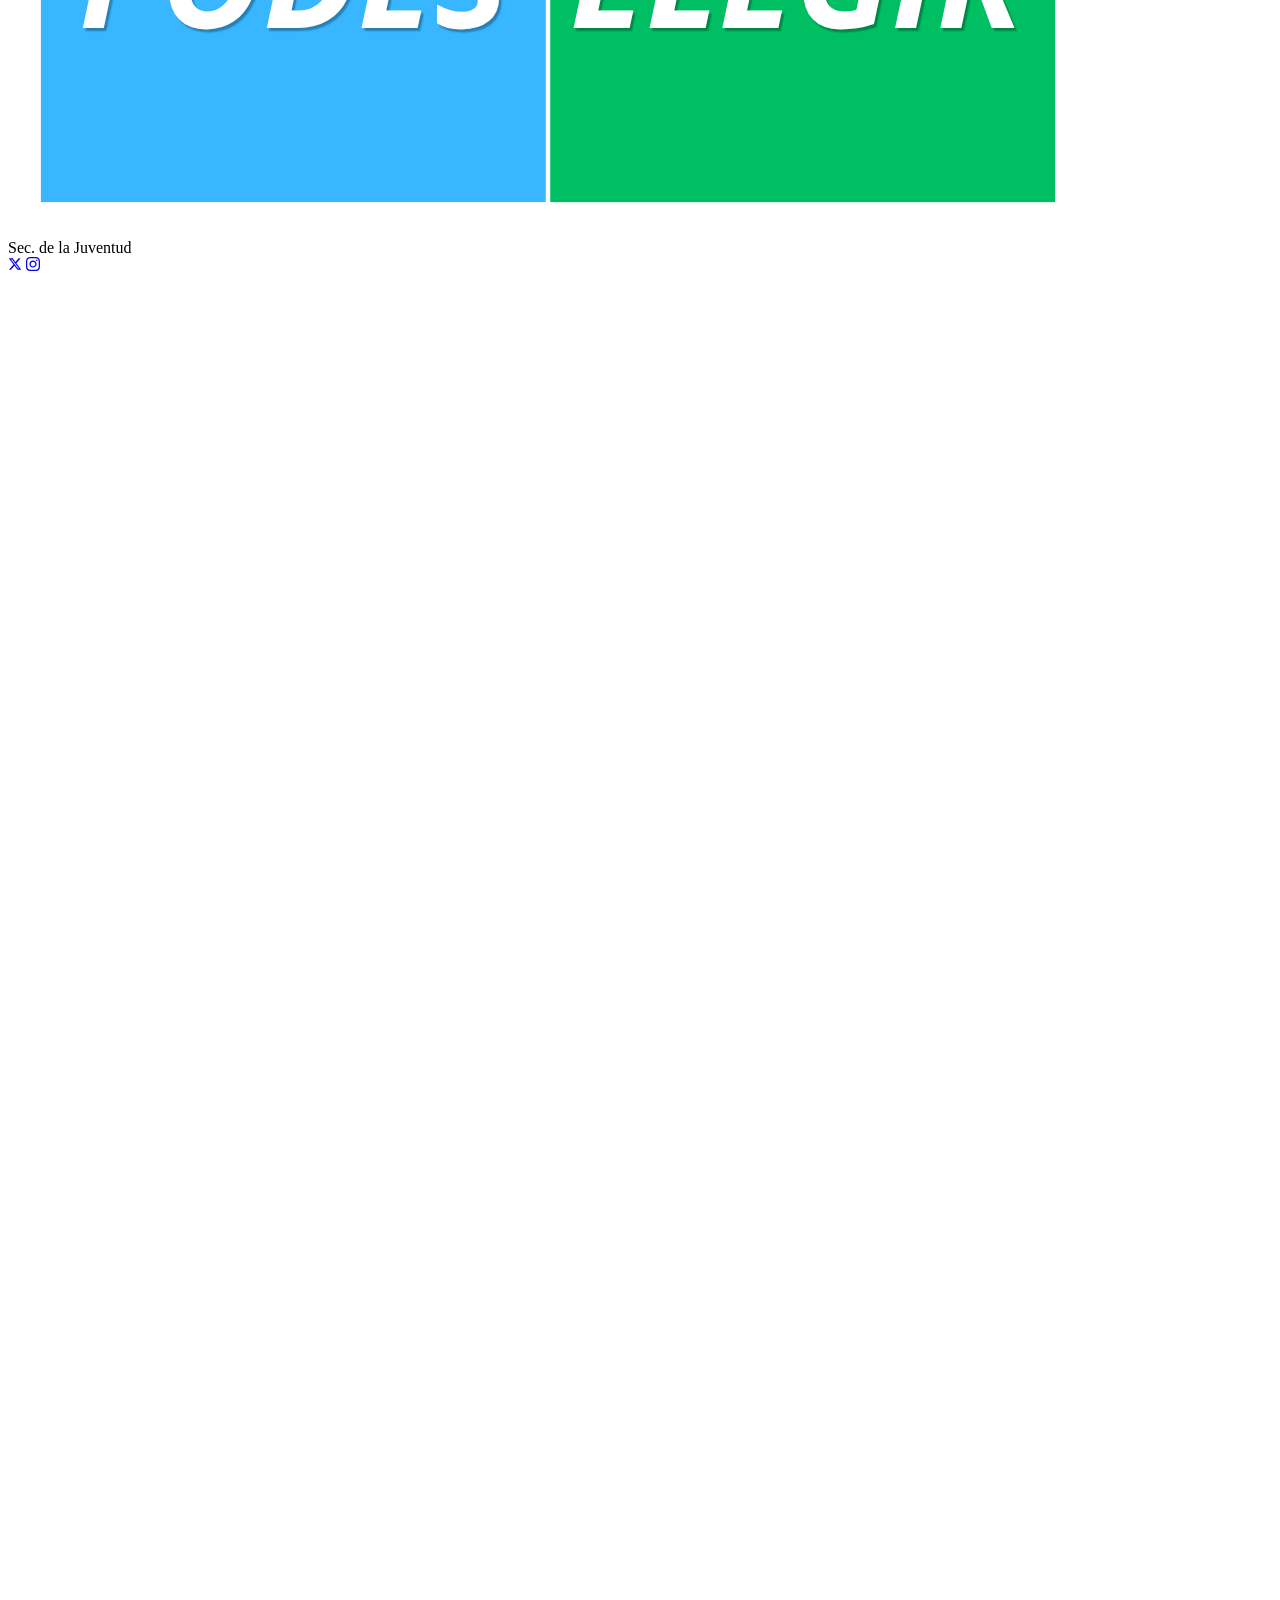
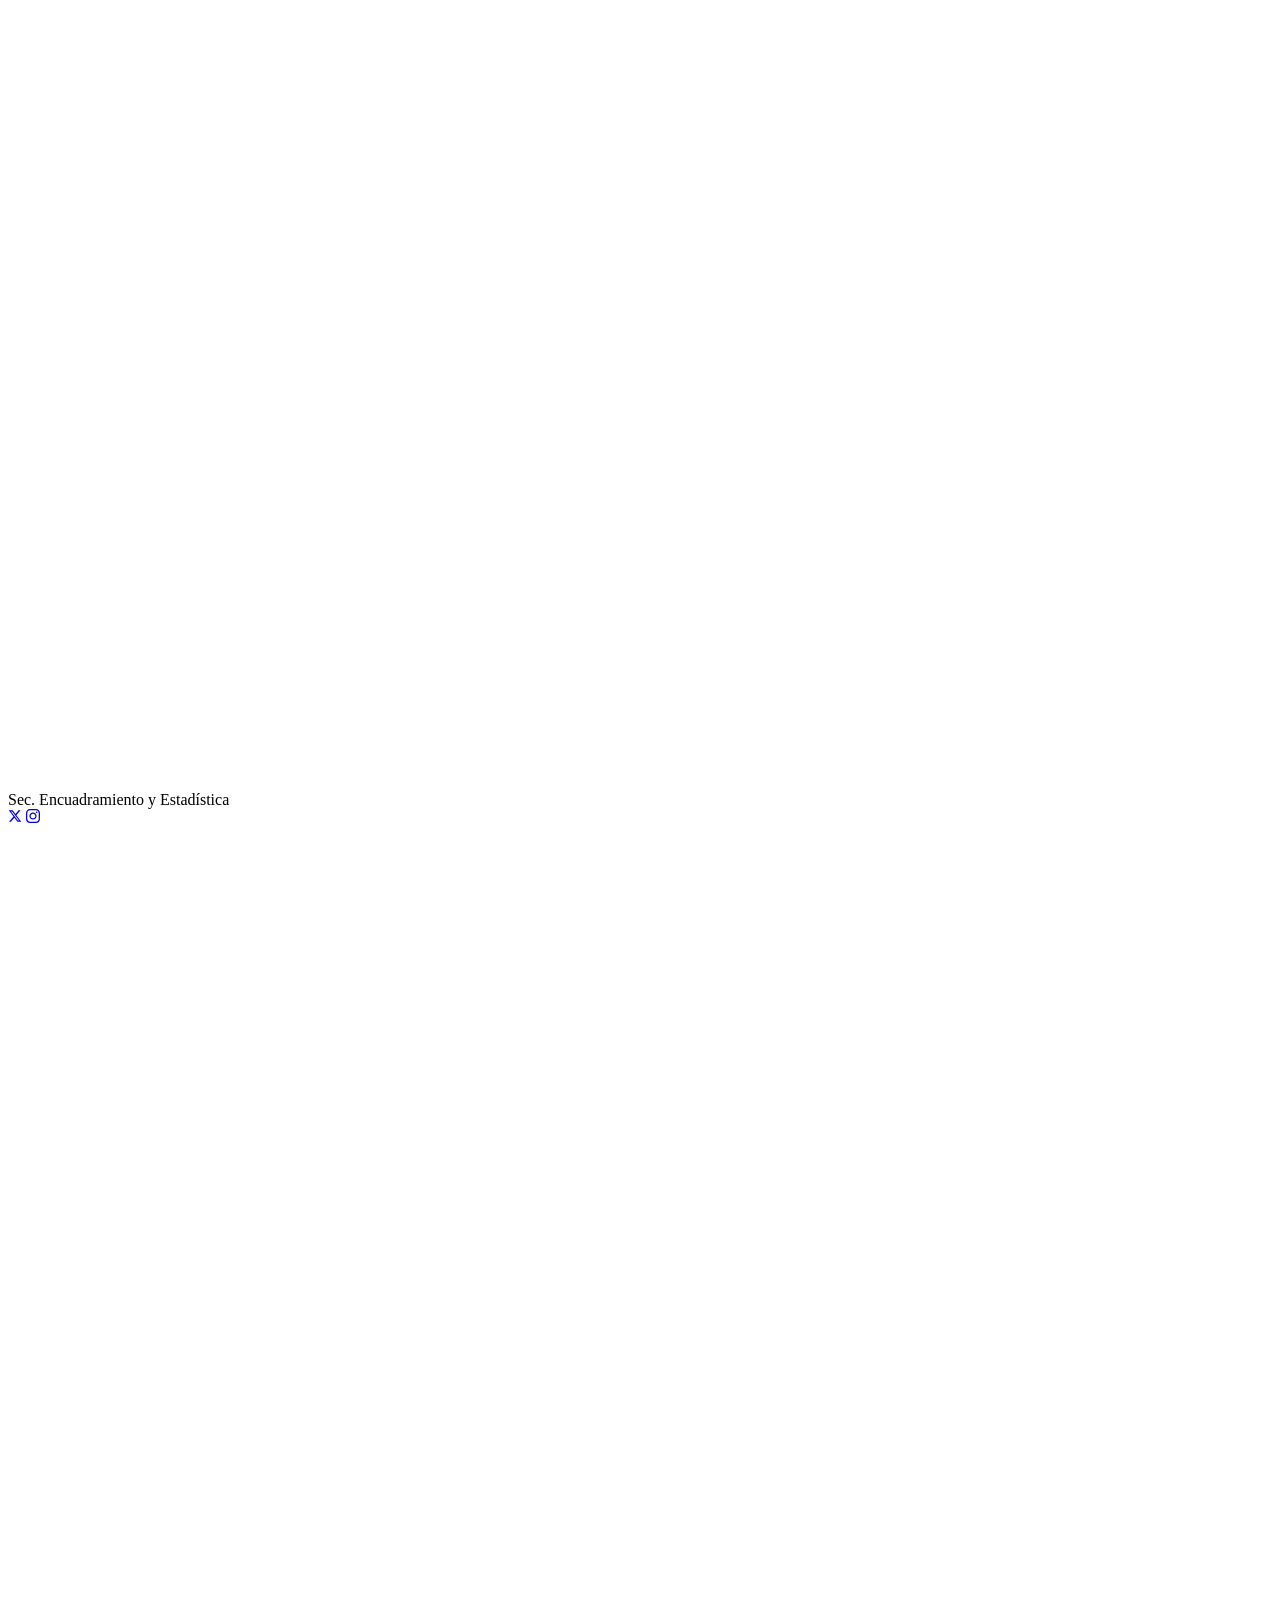
==== commit 41adf893: "Update Donde Voto styling, add leaflet interactive map, and finalize pages" ====
--- a/candidatos.html
+++ b/candidatos.html
@@ -41,10 +41,20 @@
         "https://www.instagram.com/celesteyverdesec/"
       ]
     }
-    </script>
     <link href="https://fonts.googleapis.com/css2?family=Inter:wght@400;600;800;900&display=swap" rel="stylesheet">
     <link rel="icon" type="image/png" href="favicon.png">
     <link rel="stylesheet" href="style.css">
+
+    <!-- Google tag (gtag.js) -->
+    <script async src="https://www.googletagmanager.com/gtag/js?id=G-GR53KST8CR"></script>
+    <script>
+      window.dataLayer = window.dataLayer || [];
+      function gtag(){dataLayer.push(arguments);}
+      gtag('js', new Date());
+
+      gtag('config', 'G-GR53KST8CR');
+    </script>
+</head>
     <style>
         .page-candidatos-header {
             background: linear-gradient(135deg, var(--color-darker) 0%, #0a1628 100%);
@@ -135,6 +145,7 @@
             </button>
             <ul class="nav-links">
                 <li><a href="index.html">Inicio</a></li>
+                <li><a href="prensa.html">Prensa</a></li>
                 <li><a href="index.html#propuestas">Propuestas</a></li>
                 <li><a href="index.html#sumate">Sumate a Fiscalizar</a></li>
                 <li><a href="index.html#contacto">Contacto</a></li>
--- a/style.css
+++ b/style.css
@@ -958,26 +958,148 @@
     color: #FFF;
 }
 
-.social-float-btn.fb-bg { background-color: #1877f2; }
-.social-float-btn.wa-bg { background-color: #25d366; }
-.social-float-btn.mail-bg { background-color: #ea4335; }
-
-@keyframes bounce-down {
-    0%, 100% { transform: translateY(0); }
-    50% { transform: translateY(5px); }
-}
-
-@keyframes point-left {
-    0%, 100% { transform: translateX(0); }
-    50% { transform: translateX(-5px); }
-}
-
-@keyframes point-right {
-    0%, 100% { transform: translateX(0); }
-    50% { transform: translateX(5px); }
-}
-.social-float-btn.ig-bg { background: linear-gradient(45deg, #f09433 0%, #e6683c 25%, #dc2743 50%, #cc2366 75%, #bc1888 100%); }
-.social-float-btn.x-bg { background-color: #000000; }
+.social-float-btn.fb-bg, .social-float-btn.fb-float { background-color: #1877f2 !important; box-shadow: 0 4px 12px rgba(24, 119, 242, 0.4); }
+.social-float-btn.wa-bg, .social-float-btn.wa-float, .social-float-btn.wts-float { background-color: #25d366 !important; box-shadow: 0 4px 12px rgba(37, 211, 102, 0.4); }
+.social-float-btn.mail-bg, .social-float-btn.mail-float { background-color: #ea4335 !important; box-shadow: 0 4px 12px rgba(234, 67, 53, 0.4); }
+.social-float-btn.ig-bg, .social-float-btn.ig-float { background: linear-gradient(45deg, #f09433 0%, #e6683c 25%, #dc2743 50%, #cc2366 75%, #bc1888 100%) !important; box-shadow: 0 4px 12px rgba(220, 39, 67, 0.4); }
+.social-float-btn.x-bg, .social-float-btn.x-float { background-color: #000000 !important; border: 1px solid rgba(255, 255, 255, 0.25); box-shadow: 0 4px 12px rgba(0,0,0,0.7); }
+
+/* Donde Voto Section & Cards */
+.voto-requirements-banner {
+    background: linear-gradient(135deg, rgba(234, 179, 8, 0.15) 0%, rgba(245, 158, 11, 0.1) 100%);
+    border: 2px solid rgba(245, 158, 11, 0.5);
+    border-radius: 16px;
+    padding: 1.5rem 2rem;
+    margin-bottom: 2.5rem;
+    display: flex;
+    align-items: center;
+    gap: 1.2rem;
+    box-shadow: 0 8px 25px rgba(245, 158, 11, 0.15);
+    backdrop-filter: blur(10px);
+}
+
+.voto-banner-icon {
+    font-size: 2.5rem;
+    flex-shrink: 0;
+    animation: float-pulse 1.5s infinite;
+}
+
+.voto-banner-text h4 {
+    color: #fbbf24;
+    font-size: 1.15rem;
+    font-weight: 900;
+    text-transform: uppercase;
+    letter-spacing: 0.5px;
+    margin-bottom: 0.3rem;
+}
+
+.voto-banner-text p {
+    color: var(--color-white);
+    font-size: 1.05rem;
+    line-height: 1.4;
+    margin: 0;
+}
+
+.voto-grid {
+    display: grid;
+    grid-template-columns: repeat(auto-fill, minmax(280px, 1fr));
+    gap: 1.5rem;
+    margin-top: 2rem;
+}
+
+.voto-card {
+    background: rgba(15, 23, 42, 0.85);
+    border: 1px solid rgba(0, 191, 99, 0.25);
+    border-radius: 16px;
+    padding: 1.6rem;
+    display: flex;
+    flex-direction: column;
+    justify-content: space-between;
+    transition: transform 0.3s ease, border-color 0.3s ease, box-shadow 0.3s ease;
+    backdrop-filter: blur(10px);
+    position: relative;
+    overflow: hidden;
+}
+
+.voto-card::before {
+    content: '';
+    position: absolute;
+    top: 0;
+    left: 0;
+    width: 100%;
+    height: 4px;
+    background: linear-gradient(90deg, var(--color-celeste), var(--color-verde));
+}
+
+.voto-card:hover {
+    transform: translateY(-5px);
+    border-color: var(--color-verde);
+    box-shadow: 0 10px 30px rgba(0, 191, 99, 0.2);
+}
+
+.voto-card-badge {
+    display: inline-block;
+    background: rgba(0, 162, 232, 0.15);
+    color: var(--color-celeste);
+    border: 1px solid rgba(0, 162, 232, 0.3);
+    padding: 0.3rem 0.75rem;
+    border-radius: 20px;
+    font-size: 0.75rem;
+    font-weight: 800;
+    text-transform: uppercase;
+    letter-spacing: 0.5px;
+    margin-bottom: 0.8rem;
+}
+
+.voto-card-title {
+    font-size: 1.25rem;
+    font-weight: 800;
+    color: var(--color-white);
+    margin-bottom: 0.5rem;
+}
+
+.voto-card-address {
+    color: #94a3b8;
+    font-size: 1rem;
+    display: flex;
+    align-items: center;
+    gap: 8px;
+    margin-bottom: 1.5rem;
+    line-height: 1.4;
+}
+
+.btn-maps {
+    display: inline-flex;
+    align-items: center;
+    justify-content: center;
+    gap: 8px;
+    width: 100%;
+    padding: 1rem 2rem;
+    border-radius: 50px;
+    font-weight: 800;
+    font-size: 1.125rem;
+    text-decoration: none;
+    text-transform: uppercase;
+    background: linear-gradient(135deg, var(--color-celeste) 0%, var(--color-verde) 100%);
+    color: var(--color-white);
+    border: none;
+    transition: transform 0.3s ease, box-shadow 0.3s ease;
+    box-shadow: 0 4px 15px rgba(0, 191, 99, 0.3);
+}
+
+.btn-maps:hover {
+    transform: translateY(-2px);
+    box-shadow: 0 6px 20px rgba(0, 191, 99, 0.5);
+    color: var(--color-white);
+}
+
+@media (max-width: 768px) {
+    .voto-requirements-banner {
+        flex-direction: column;
+        text-align: center;
+        padding: 1.2rem;
+    }
+}
 
 .social-float-icon {
     width: 25px;
@@ -1295,12 +1417,188 @@
 
 /* Scroll Snapping for touch screens */
 @media (pointer: coarse) {
-    html {
+    html.scroll-snap-enabled {
         scroll-snap-type: y mandatory;
         scroll-behavior: smooth;
     }
-    .hero, .section, footer {
+    html.scroll-snap-enabled .hero, 
+    html.scroll-snap-enabled .section, 
+    html.scroll-snap-enabled footer {
         scroll-snap-align: start;
         scroll-snap-stop: always;
     }
 }
+
+/* Prensa Page Styles */
+.page-prensa-header {
+    background: linear-gradient(135deg, var(--color-darker) 0%, #0a1628 100%);
+    padding: 8rem 0 3rem;
+    text-align: center;
+    border-bottom: 1px solid rgba(255, 255, 255, 0.05);
+}
+
+.page-prensa-header h1 {
+    font-size: clamp(2rem, 4vw, 3.2rem);
+    font-weight: 900;
+    margin-bottom: 1rem;
+    color: var(--color-white);
+}
+
+.page-prensa-header p {
+    font-size: 1.15rem;
+    color: var(--color-gray);
+    max-width: 700px;
+    margin: 0 auto 1.5rem;
+}
+
+.prensa-category-title {
+    font-size: 1.6rem;
+    font-weight: 800;
+    color: var(--color-white);
+    margin-bottom: 1.8rem;
+    display: flex;
+    align-items: center;
+    gap: 12px;
+    border-left: 4px solid var(--color-celeste);
+    padding-left: 14px;
+}
+
+.prensa-category-title.verde {
+    border-left-color: var(--color-verde);
+}
+
+.prensa-category-title.ig {
+    border-left-color: #e1306c;
+}
+
+.prensa-grid {
+    display: grid;
+    grid-template-columns: repeat(auto-fill, minmax(320px, 1fr));
+    gap: 1.8rem;
+    margin-bottom: 4rem;
+}
+
+.prensa-card {
+    background: rgba(15, 23, 42, 0.75);
+    border: 1px solid rgba(255, 255, 255, 0.08);
+    border-radius: 16px;
+    padding: 1.8rem;
+    display: flex;
+    flex-direction: column;
+    justify-content: space-between;
+    transition: transform 0.3s ease, border-color 0.3s ease, box-shadow 0.3s ease;
+    backdrop-filter: blur(10px);
+    position: relative;
+    overflow: hidden;
+}
+
+.prensa-card::before {
+    content: '';
+    position: absolute;
+    top: 0;
+    left: 0;
+    width: 100%;
+    height: 3px;
+    background: linear-gradient(90deg, var(--color-celeste), var(--color-verde));
+    opacity: 0.6;
+    transition: opacity 0.3s ease;
+}
+
+.prensa-card:hover {
+    transform: translateY(-5px);
+    border-color: rgba(56, 189, 248, 0.4);
+    box-shadow: 0 12px 30px rgba(0, 0, 0, 0.4), 0 0 15px rgba(0, 162, 232, 0.15);
+}
+
+.prensa-card:hover::before {
+    opacity: 1;
+}
+
+.prensa-card-header {
+    margin-bottom: 1rem;
+}
+
+.prensa-tag {
+    display: inline-flex;
+    align-items: center;
+    gap: 6px;
+    padding: 0.35rem 0.85rem;
+    border-radius: 20px;
+    font-size: 0.78rem;
+    font-weight: 700;
+    text-transform: uppercase;
+    letter-spacing: 0.5px;
+    background: rgba(0, 162, 232, 0.15);
+    color: var(--color-celeste);
+    border: 1px solid rgba(0, 162, 232, 0.3);
+    margin-bottom: 0.8rem;
+}
+
+.prensa-tag.stream {
+    background: rgba(168, 85, 247, 0.15);
+    color: #c084fc;
+    border-color: rgba(168, 85, 247, 0.3);
+}
+
+.prensa-tag.ig {
+    background: rgba(225, 48, 108, 0.15);
+    color: #f472b6;
+    border-color: rgba(225, 48, 108, 0.3);
+}
+
+.prensa-card-title {
+    font-size: 1.2rem;
+    font-weight: 800;
+    color: var(--color-white);
+    line-height: 1.35;
+    margin-bottom: 0.8rem;
+}
+
+.prensa-card-desc {
+    font-size: 0.95rem;
+    color: var(--color-gray);
+    line-height: 1.5;
+    margin-bottom: 1.5rem;
+    flex-grow: 1;
+}
+
+.prensa-card-footer {
+    margin-top: auto;
+}
+
+.btn-prensa {
+    display: inline-flex;
+    align-items: center;
+    justify-content: center;
+    gap: 8px;
+    width: 100%;
+    padding: 0.75rem 1.2rem;
+    border-radius: 10px;
+    font-weight: 700;
+    font-size: 0.9rem;
+    text-decoration: none;
+    transition: all 0.3s ease;
+    background: linear-gradient(135deg, rgba(0, 162, 232, 0.2) 0%, rgba(0, 191, 99, 0.2) 100%);
+    color: var(--color-white);
+    border: 1px solid rgba(0, 191, 99, 0.4);
+}
+
+.btn-prensa:hover {
+    background: linear-gradient(135deg, var(--color-celeste) 0%, var(--color-verde) 100%);
+    color: #020617;
+    border-color: transparent;
+    box-shadow: 0 0 15px rgba(0, 191, 99, 0.4);
+}
+
+.btn-prensa.btn-disabled {
+    opacity: 0.6;
+    cursor: default;
+    background: rgba(255, 255, 255, 0.05);
+    border-color: rgba(255, 255, 255, 0.1);
+    color: var(--color-gray);
+}
+.btn-prensa.btn-disabled:hover {
+    background: rgba(255, 255, 255, 0.05);
+    color: var(--color-gray);
+    box-shadow: none;
+}
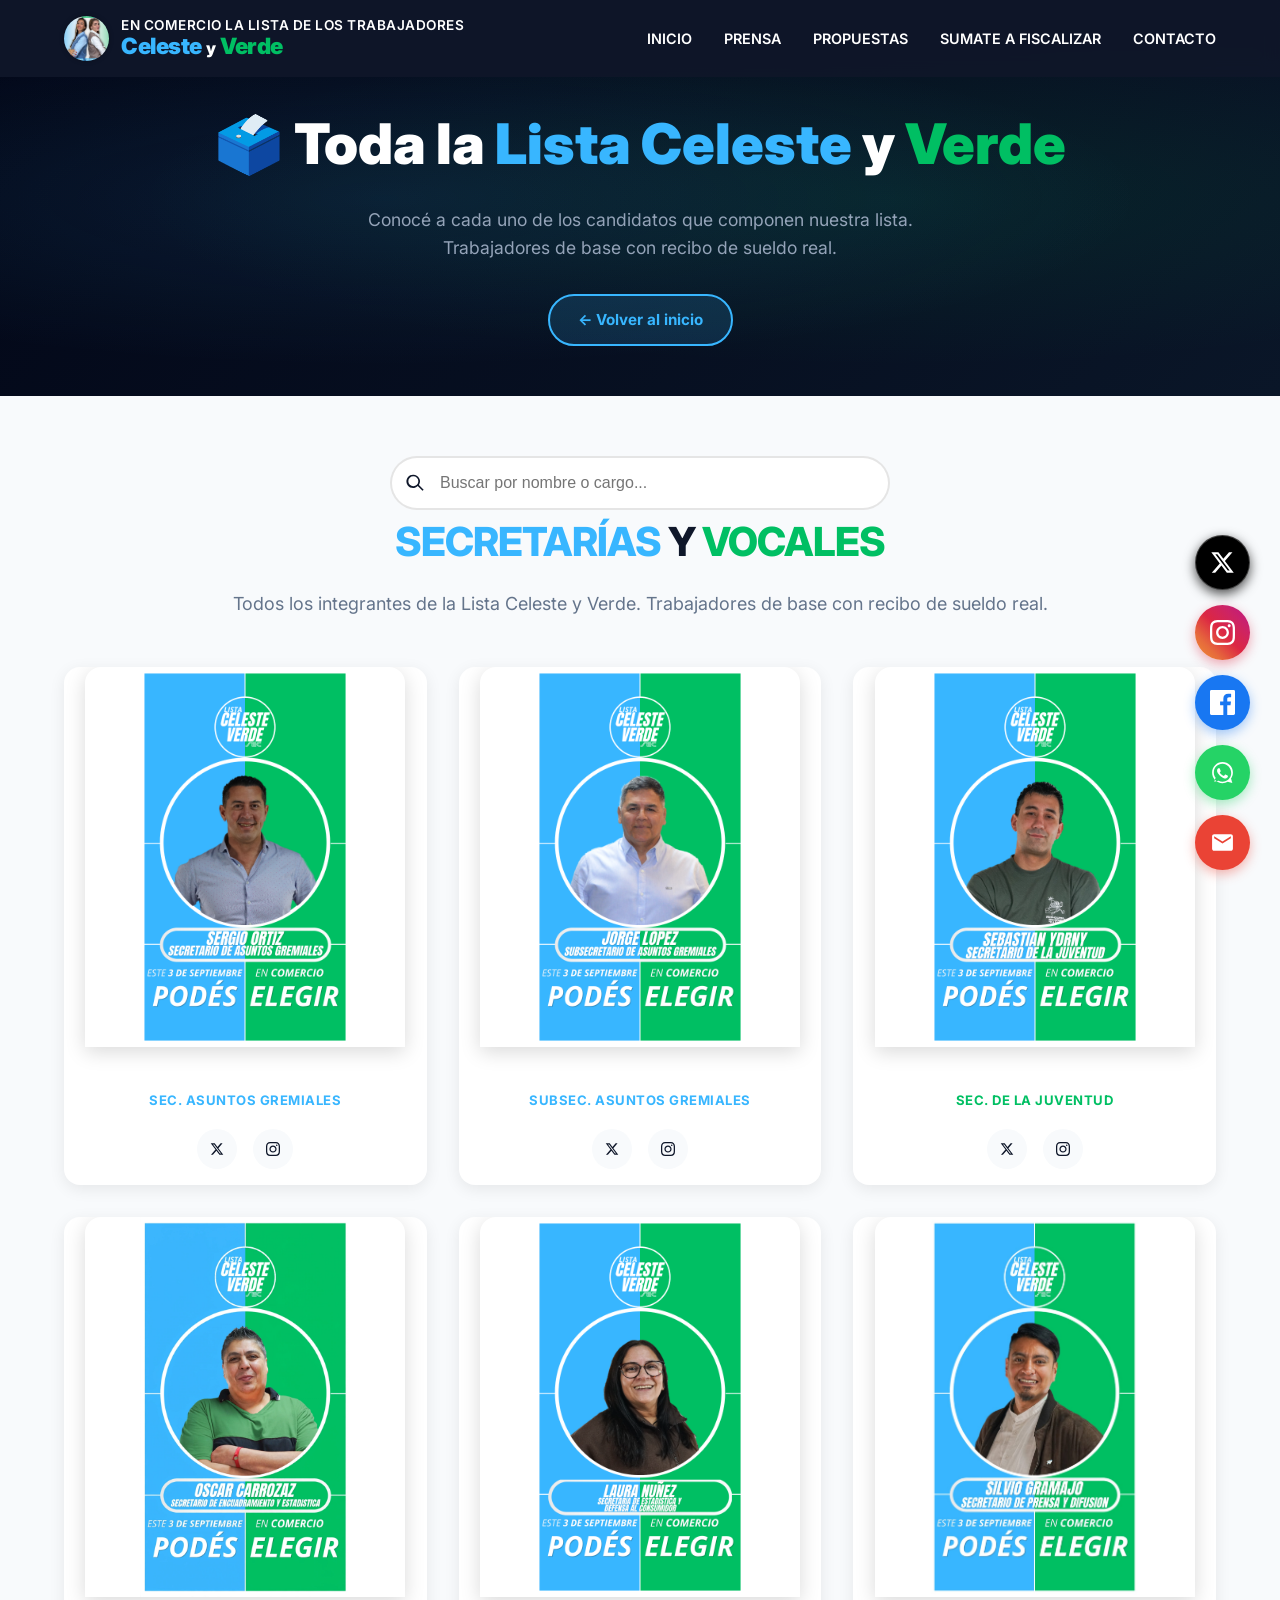
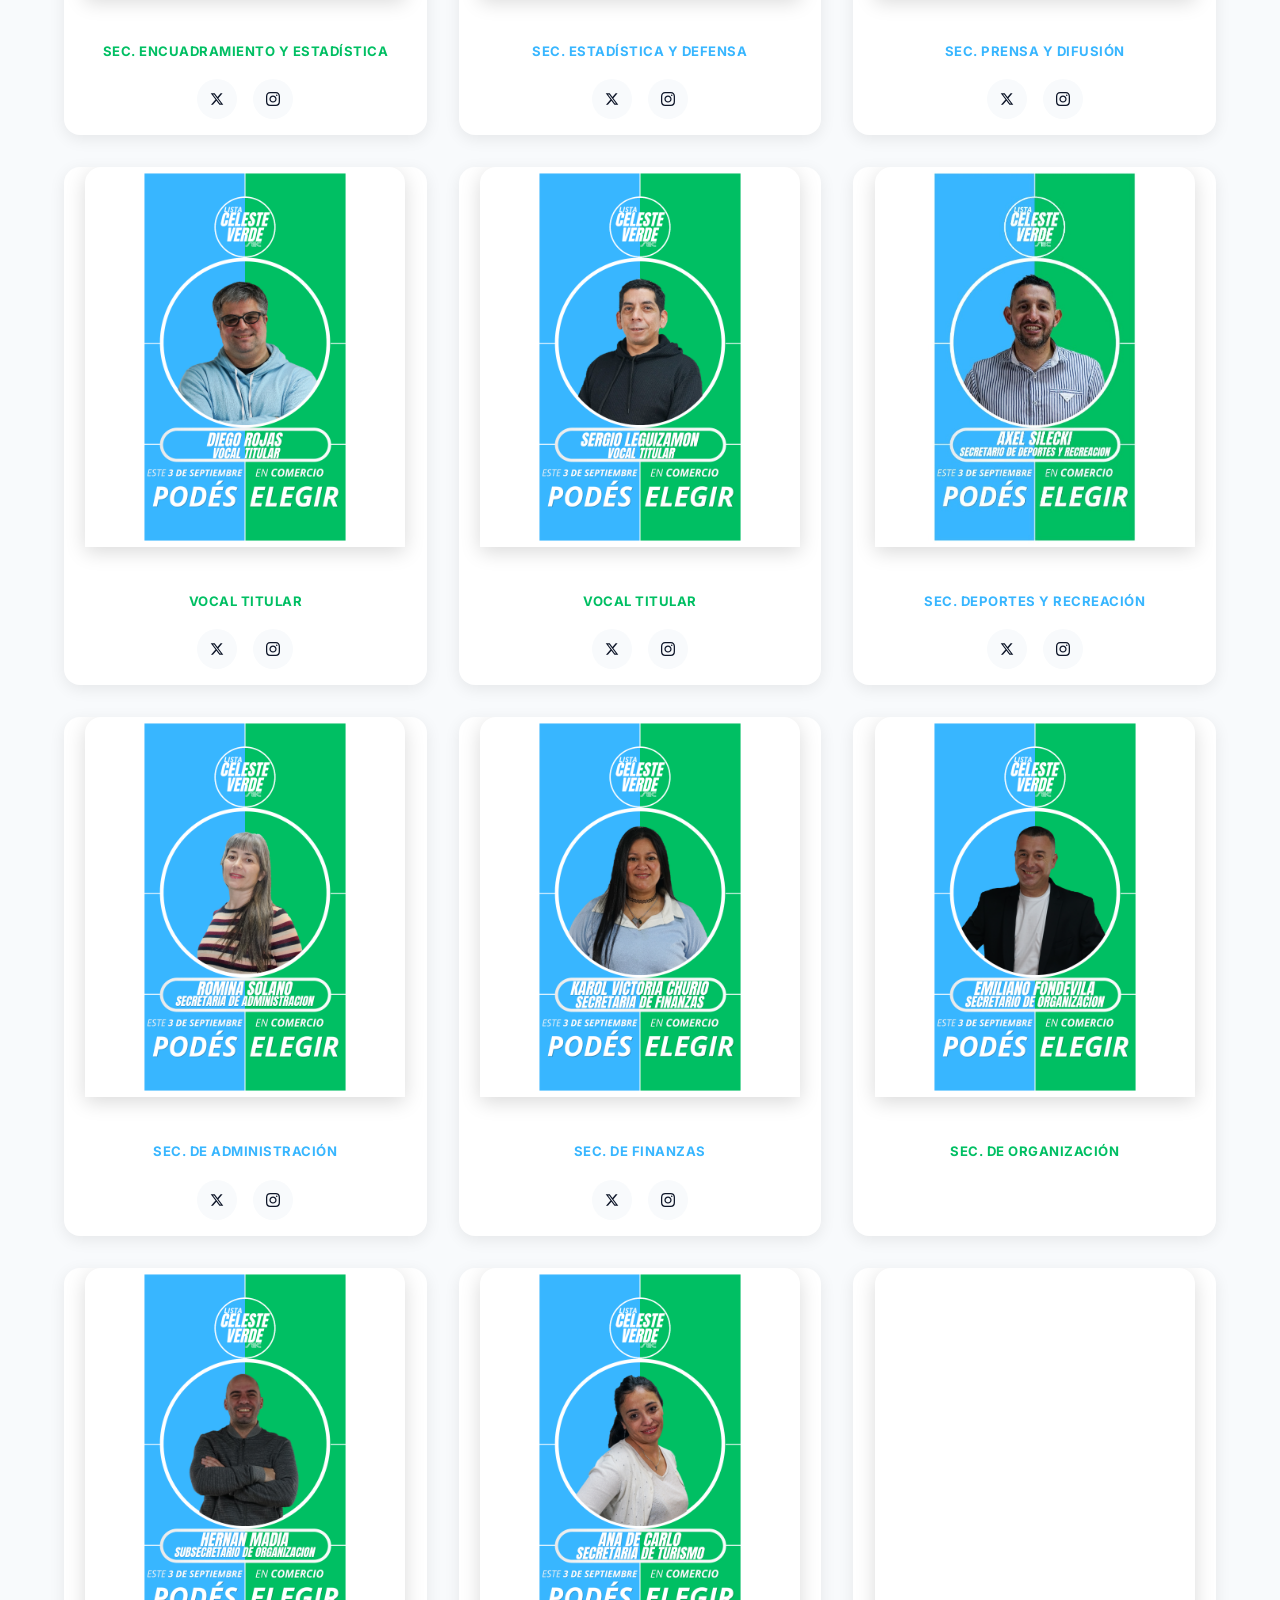
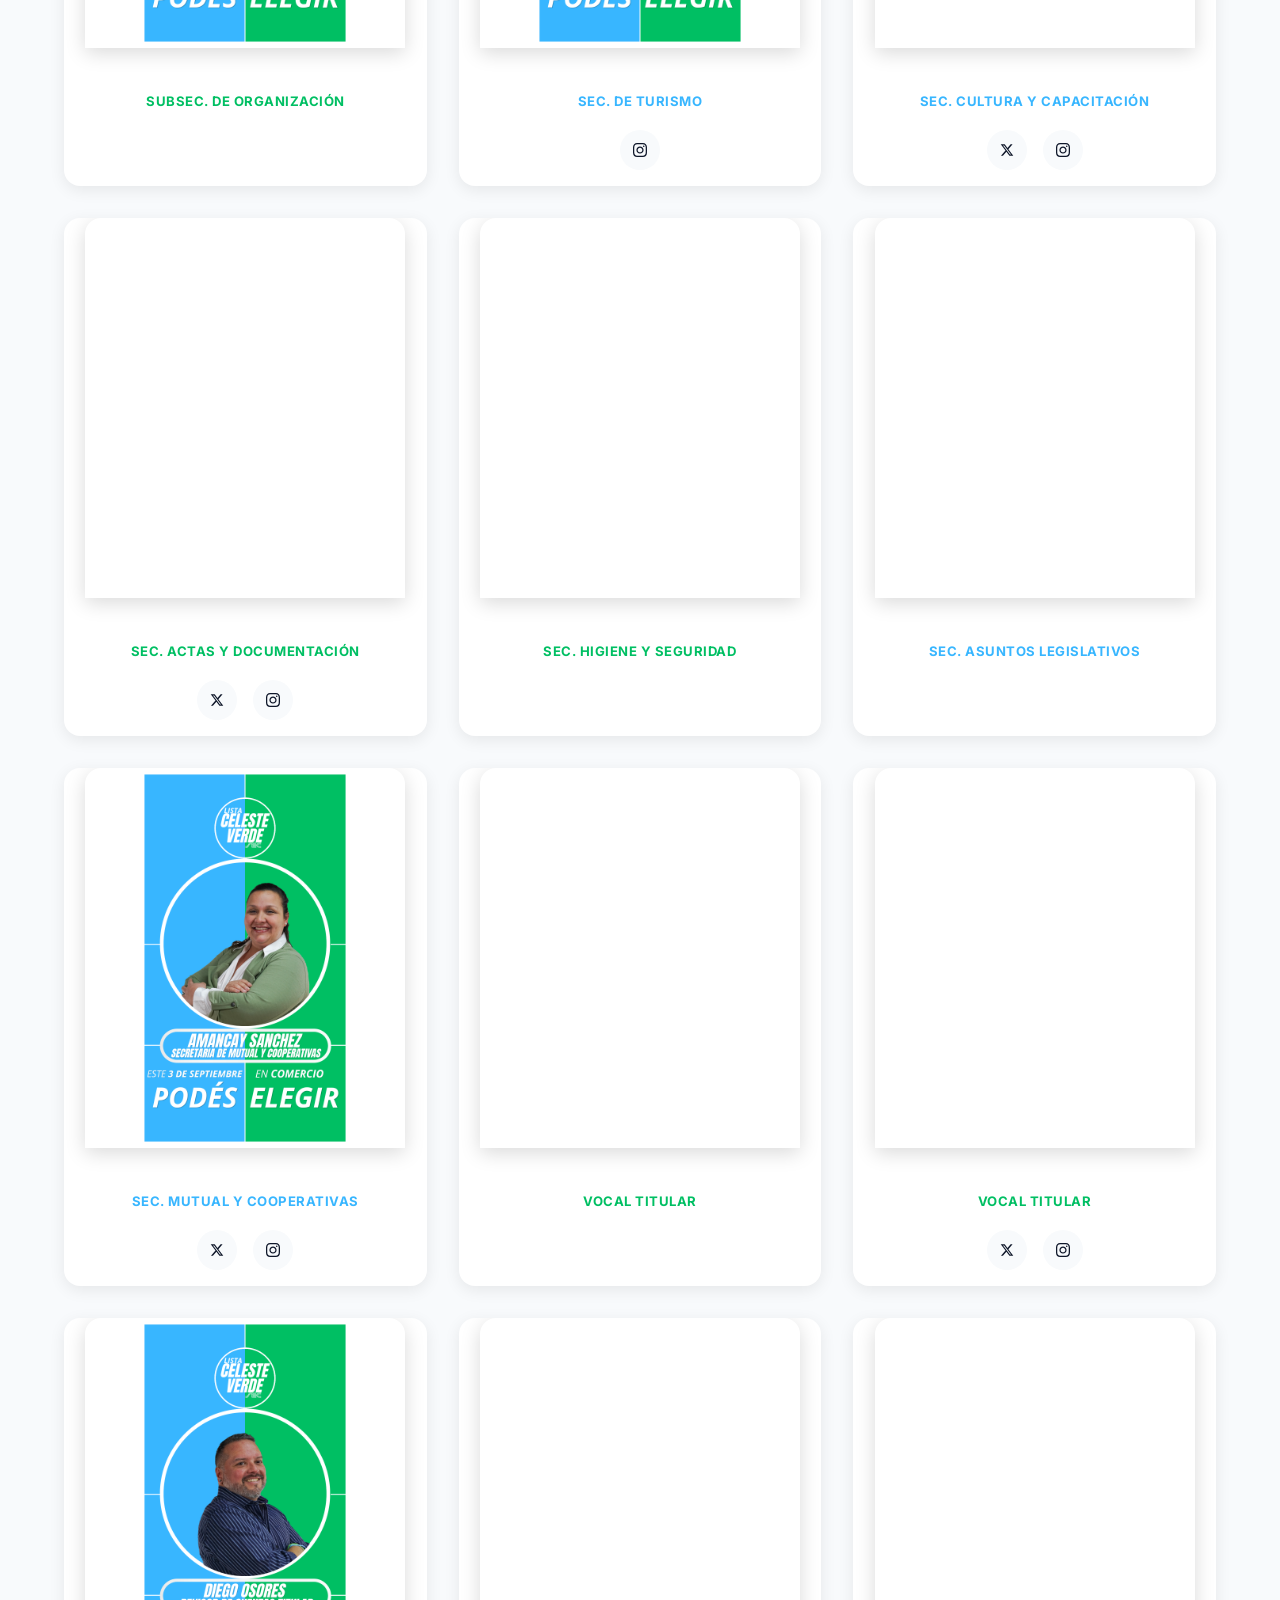
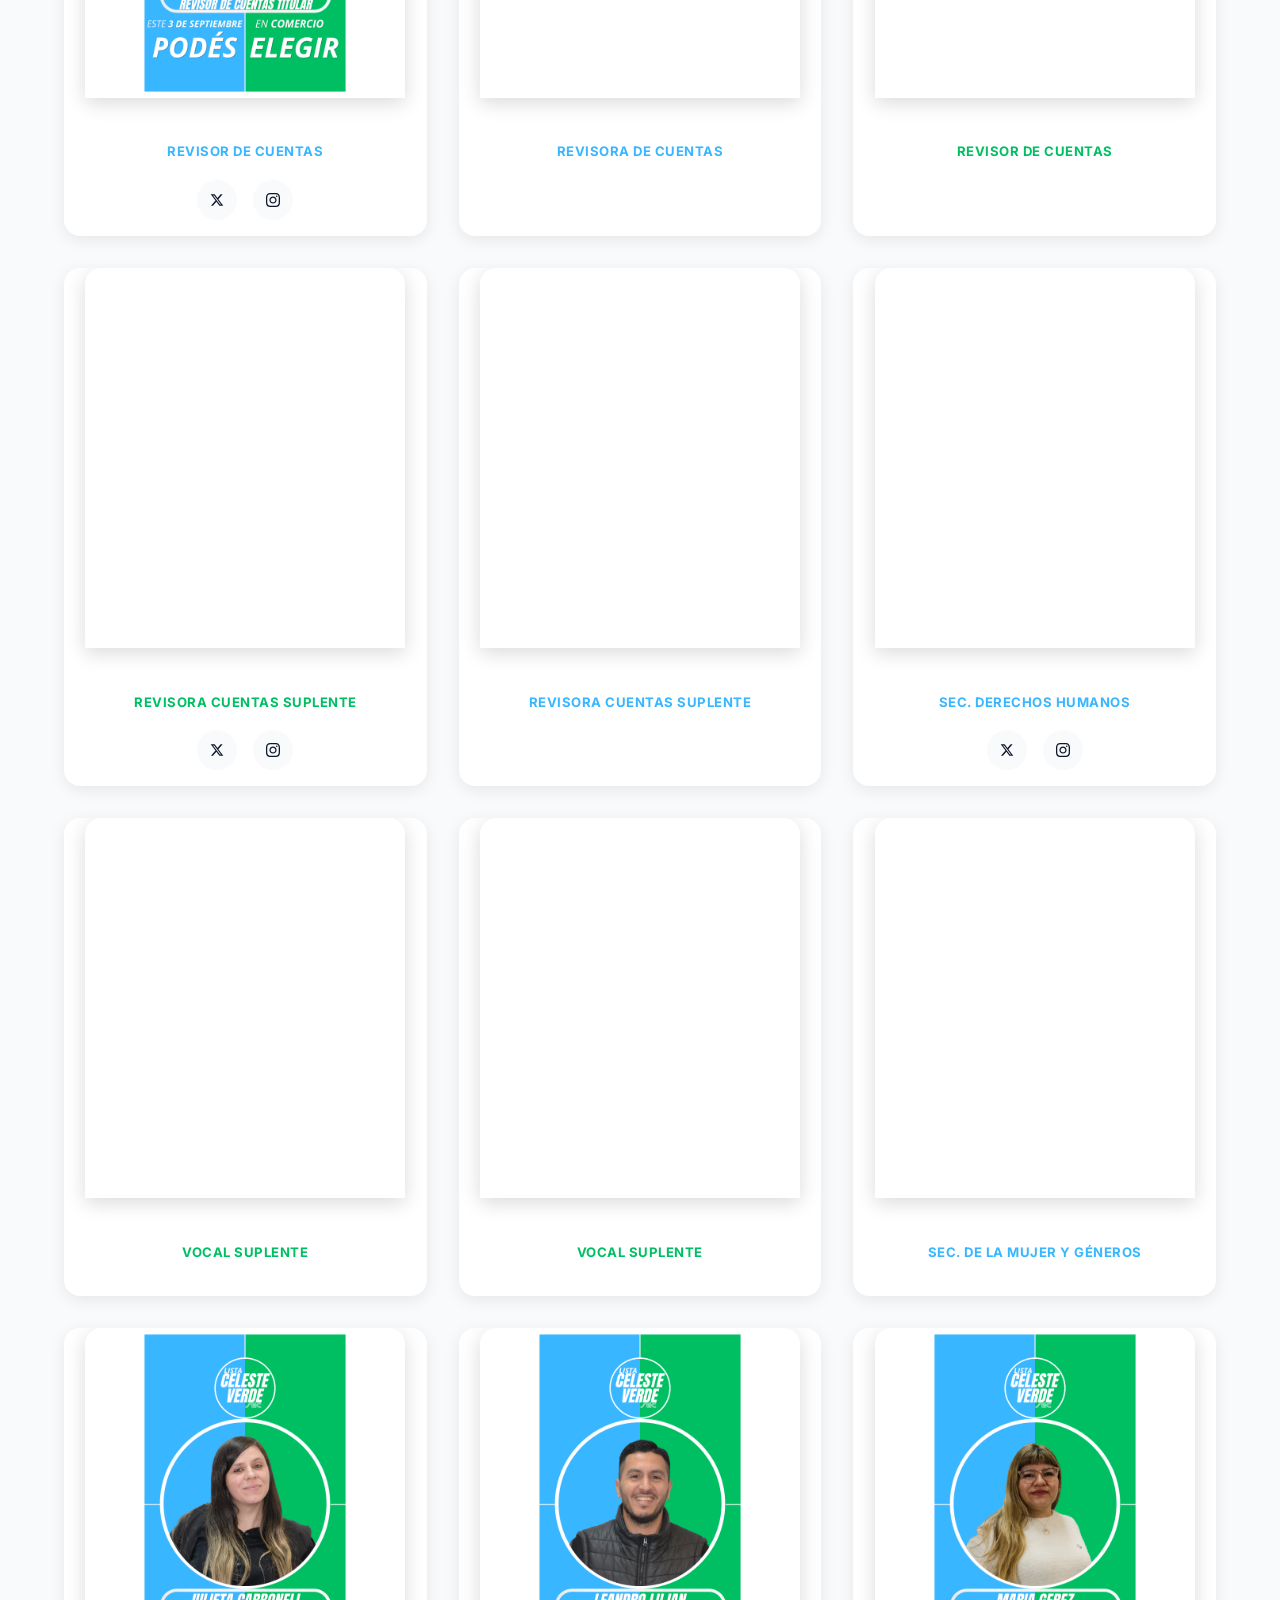
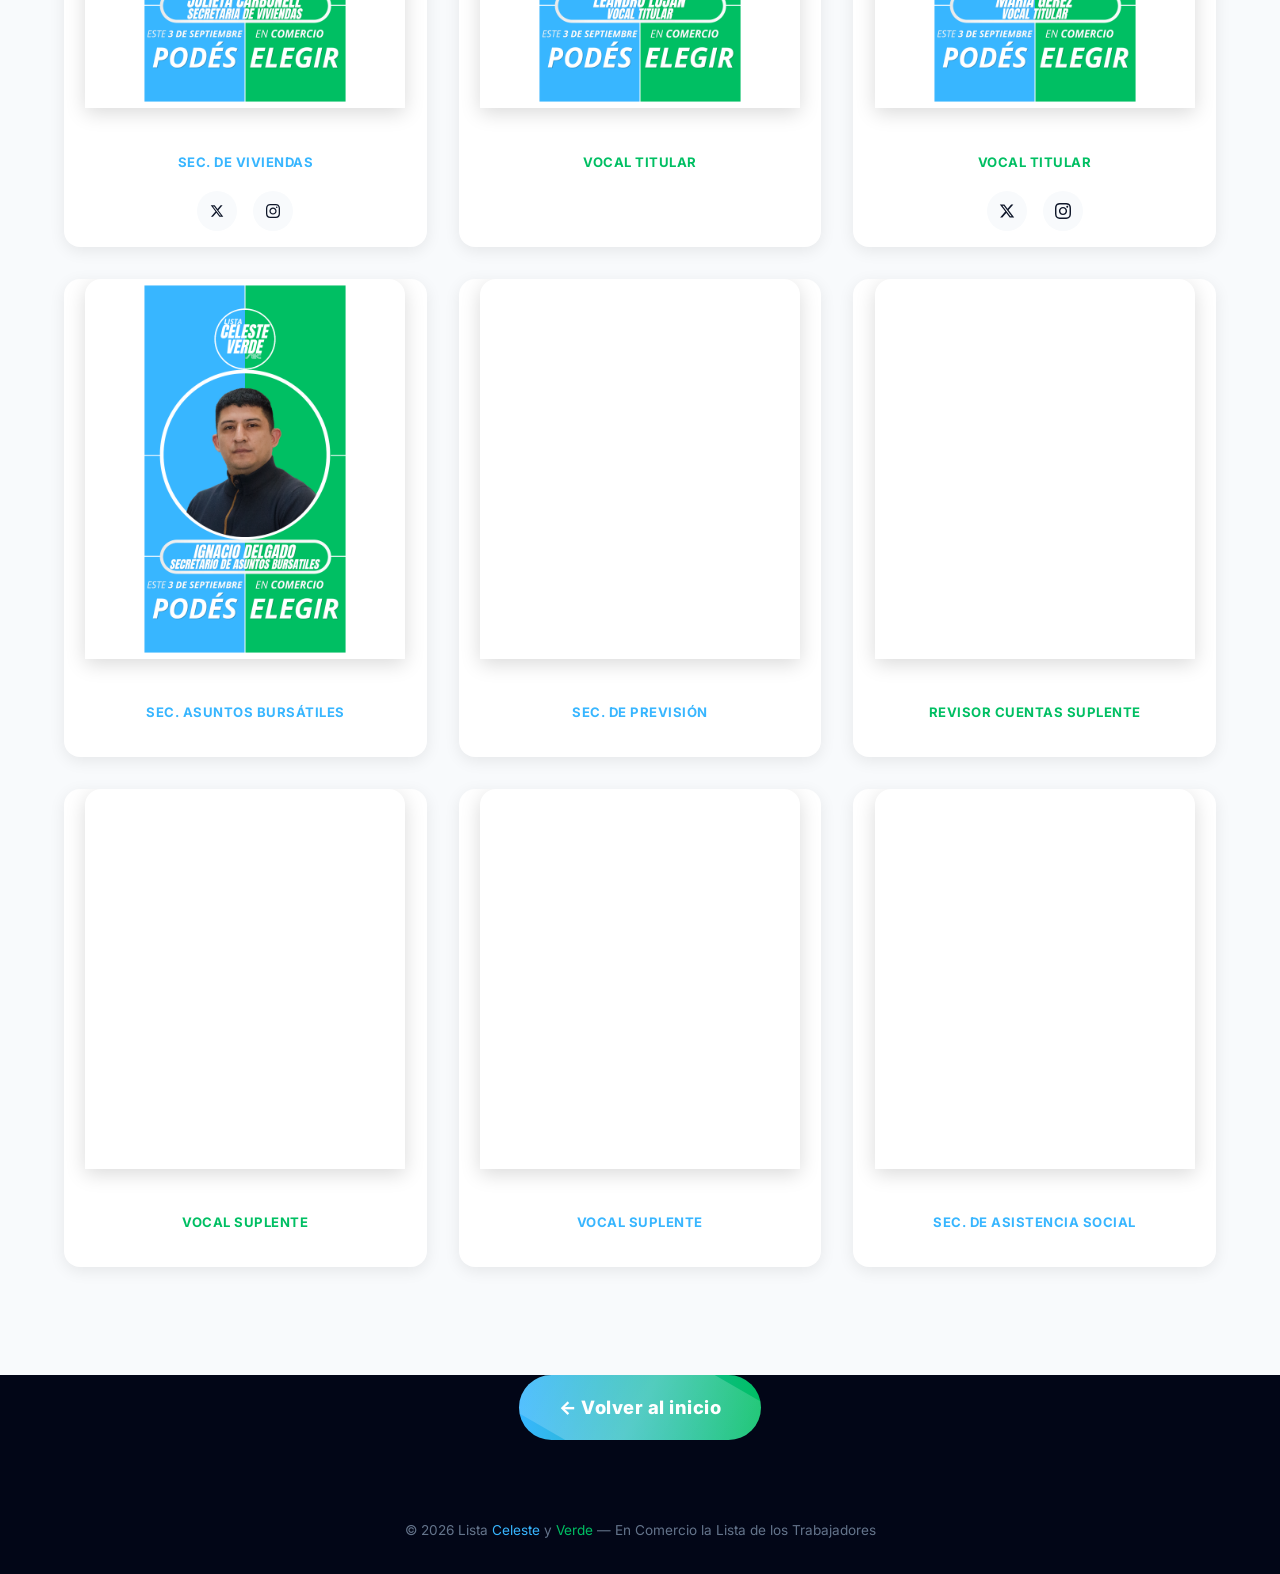
==== commit ffb8b6df: "Fix broken script tag in candidatos and add animated tap icon to prensa buttons" ====
--- a/candidatos.html
+++ b/candidatos.html
@@ -41,6 +41,7 @@
         "https://www.instagram.com/celesteyverdesec/"
       ]
     }
+    </script>
     <link href="https://fonts.googleapis.com/css2?family=Inter:wght@400;600;800;900&display=swap" rel="stylesheet">
     <link rel="icon" type="image/png" href="favicon.png">
     <link rel="stylesheet" href="style.css">
@@ -468,8 +469,8 @@
                         <img src="LISTA_20260729_143139_0000.png" alt="Maria Gerez" class="candidata-img" style="cursor: pointer;" onclick="openImageModal(this.src)" loading="lazy" decoding="async">
                         <div class="candidato-info"><span class="candidato-puesto text-verde">Vocal Titular</span></div>
                         <div class="candidata-socials">
-                            
-                            
+                            <a href="https://x.com/MaraGerez01" target="_blank" rel="noopener noreferrer" class="social-icon"><svg viewBox="0 0 24 24" width="16" height="16" fill="currentColor"><path d="M18.244 2.25h3.308l-7.227 8.26 8.502 11.24H16.17l-5.214-6.817L4.99 21.75H1.68l7.73-8.835L1.254 2.25H8.08l4.713 6.231zm-1.161 17.52h1.833L7.084 4.126H5.117z"/></svg></a>
+                            <a href="https://www.instagram.com/maragerez23?utm_source=ig_web_button_share_sheet&igsh=ZDNlZDc0MzIxNw==" target="_blank" rel="noopener noreferrer" class="social-icon"><svg viewBox="0 0 24 24" width="16" height="16" fill="currentColor"><path d="M12 2.163c3.204 0 3.584.012 4.85.07 3.252.148 4.771 1.691 4.919 4.919.058 1.265.069 1.645.069 4.849 0 3.205-.012 3.584-.069 4.849-.149 3.225-1.664 4.771-4.919 4.919-1.266.058-1.644.07-4.85.07-3.204 0-3.584-.012-4.849-.07-3.26-.149-4.771-1.699-4.919-4.92-.058-1.265-.07-1.644-.07-4.849 0-3.204.013-3.583.07-4.849.149-3.227 1.664-4.771 4.919-4.919 1.266-.057 1.645-.069 4.849-.069zm0-2.163c-3.259 0-3.667.014-4.947.072-4.358.2-6.78 2.618-6.98 6.98-.059 1.281-.073 1.689-.073 4.948 0 3.259.014 3.668.072 4.948.2 4.358 2.618 6.78 6.98 6.98 1.281.058 1.689.072 4.948.072 3.259 0 3.668-.014 4.948-.072 4.354-.2 6.782-2.618 6.979-6.98.059-1.28.073-1.689.073-4.948 0-3.259-.014-3.667-.072-4.947-.196-4.354-2.617-6.78-6.979-6.98-1.281-.059-1.69-.073-4.949-.073zm0 5.838c-3.403 0-6.162 2.759-6.162 6.162s2.759 6.163 6.162 6.163 6.162-2.759 6.162-6.163c0-3.403-2.759-6.162-6.162-6.162zm0 10.162c-2.209 0-4-1.79-4-4 0-2.209 1.791-4 4-4s4 1.791 4 4c0 2.21-1.791 4-4 4zm6.406-11.845c-.796 0-1.441.645-1.441 1.44s.645 1.44 1.441 1.44c.795 0 1.439-.645 1.439-1.44s-.644-1.44-1.439-1.44z"/></svg></a>
                         </div>
                     </div>
                     <div class="candidato-card" data-name="ignacio delgado" data-cargo="secretario de asuntos bursatiles">
--- a/style.css
+++ b/style.css
@@ -1602,3 +1602,37 @@
     color: var(--color-gray);
     box-shadow: none;
 }
+
+/* Animaciones para los emojis de las manos en el footer */
+@keyframes point-left {
+    from { transform: translateX(0); }
+    to { transform: translateX(-5px); }
+}
+@keyframes point-right {
+    from { transform: translateX(0); }
+    to { transform: translateX(5px); }
+}
+@keyframes bounce-down {
+    0%, 100% { transform: translateY(0); }
+    50% { transform: translateY(5px); }
+}
+
+/* Animación de puntero de clic en botones de prensa */
+.btn-prensa {
+    position: relative;
+}
+.btn-prensa::after {
+    content: "👆";
+    position: absolute;
+    bottom: -15px;
+    right: 20px;
+    font-size: 1.8rem;
+    animation: tap-click 1.5s infinite ease-in-out;
+    pointer-events: none;
+    z-index: 10;
+    filter: drop-shadow(0 2px 4px rgba(0,0,0,0.4));
+}
+@keyframes tap-click {
+    0%, 100% { transform: translateY(10px) scale(1); opacity: 0.8; }
+    50% { transform: translateY(-5px) scale(0.9); opacity: 1; }
+}
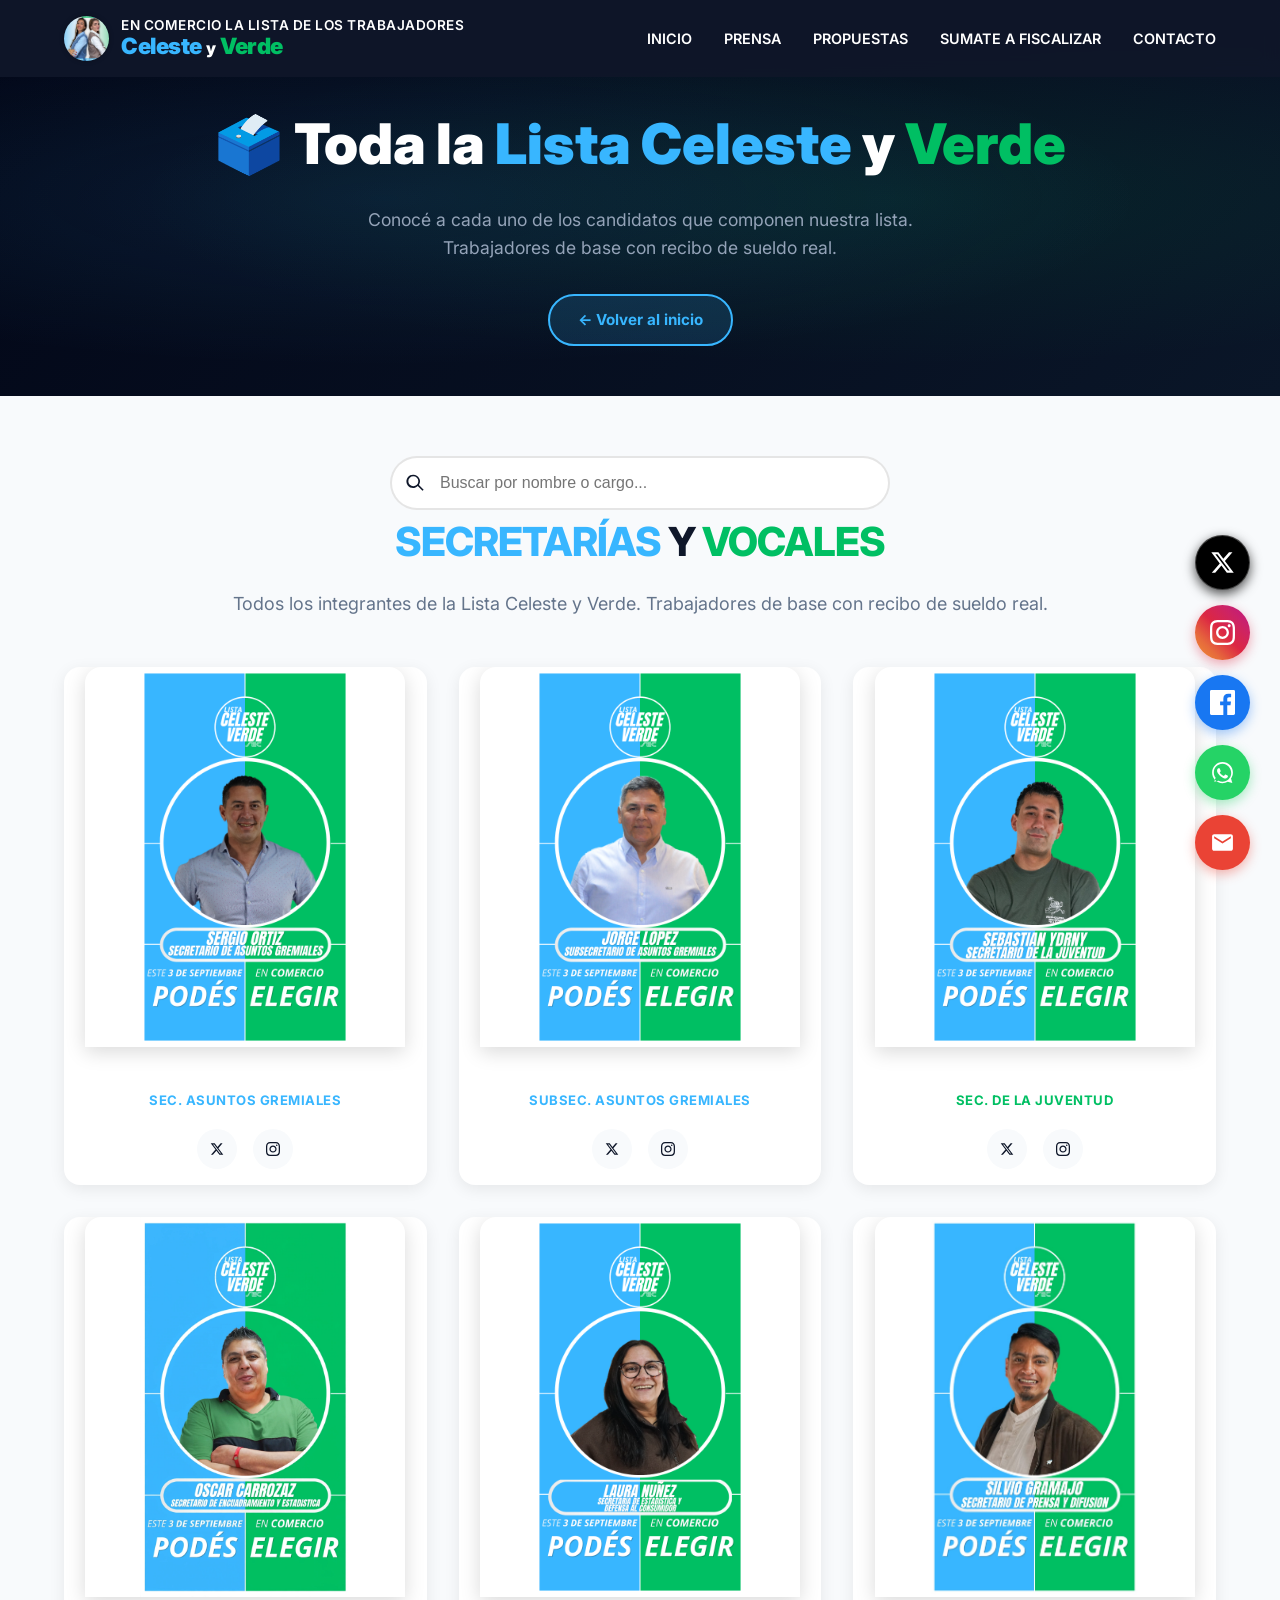
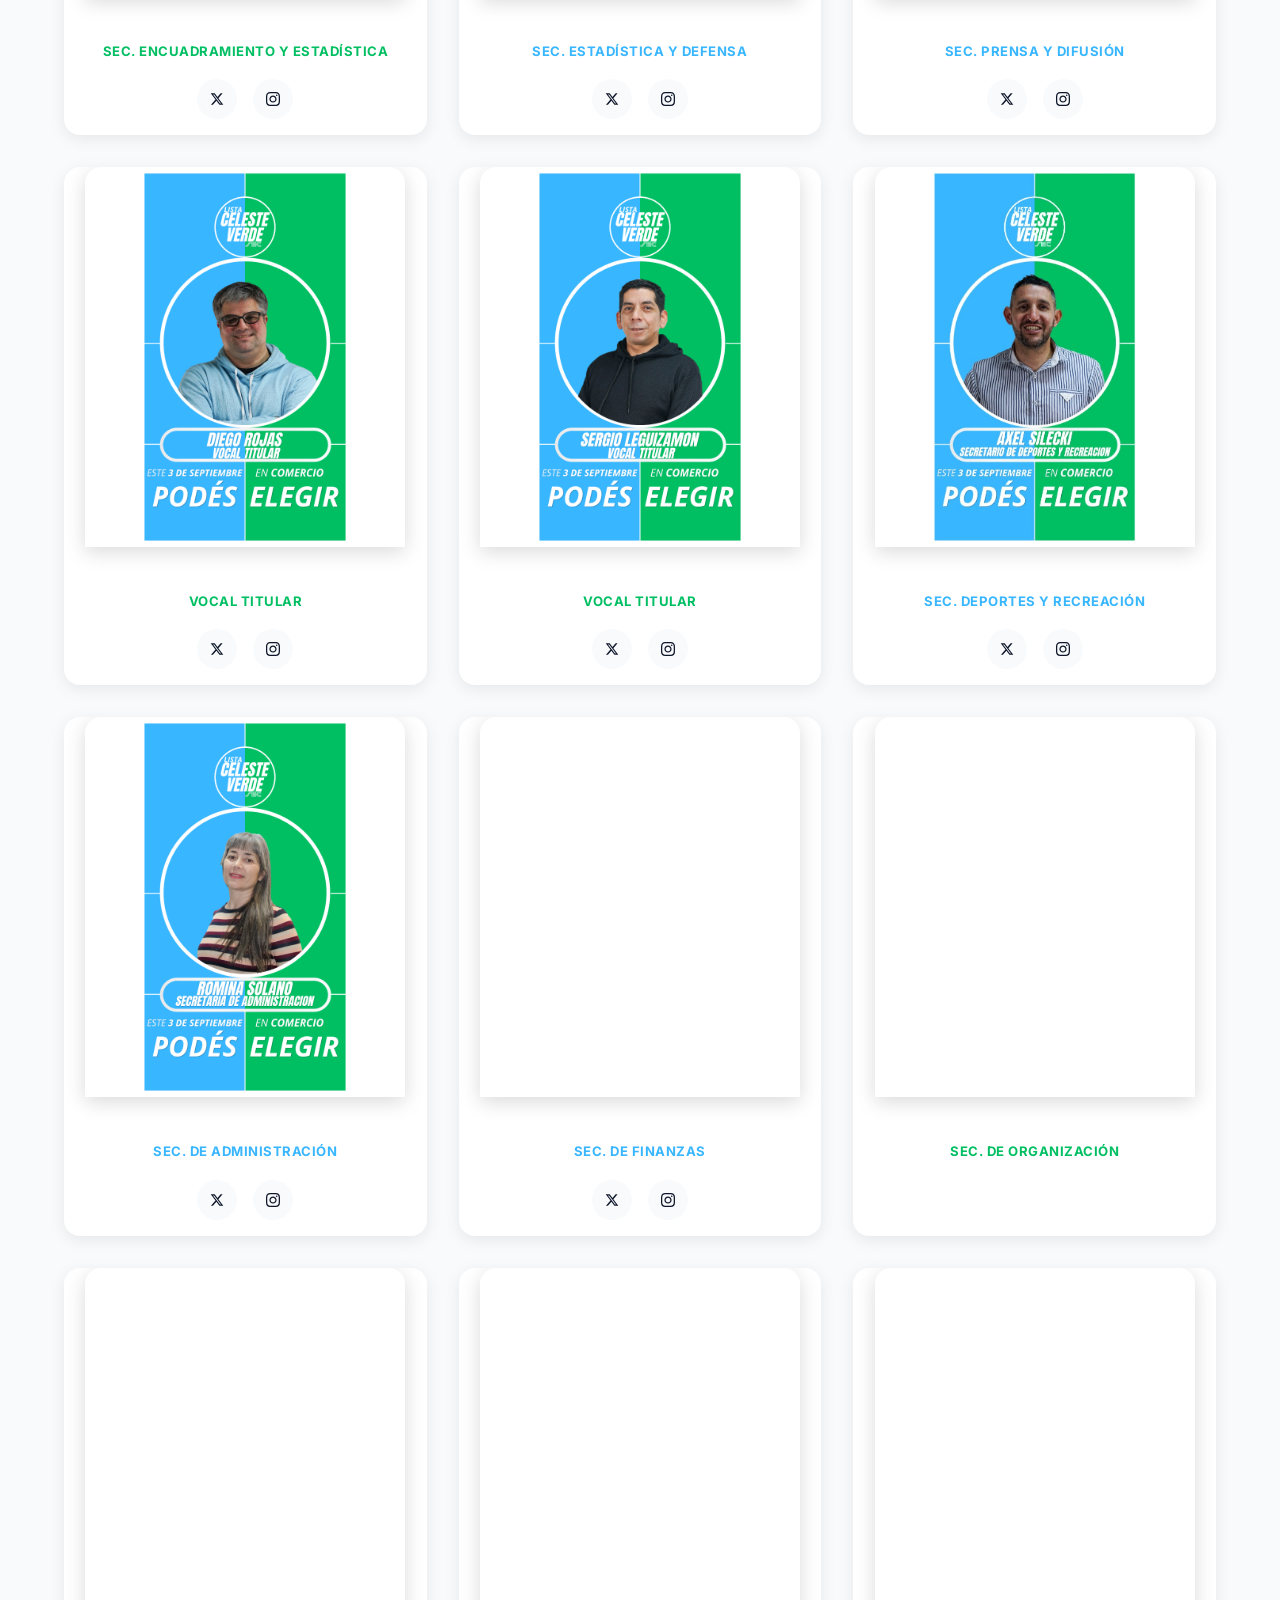
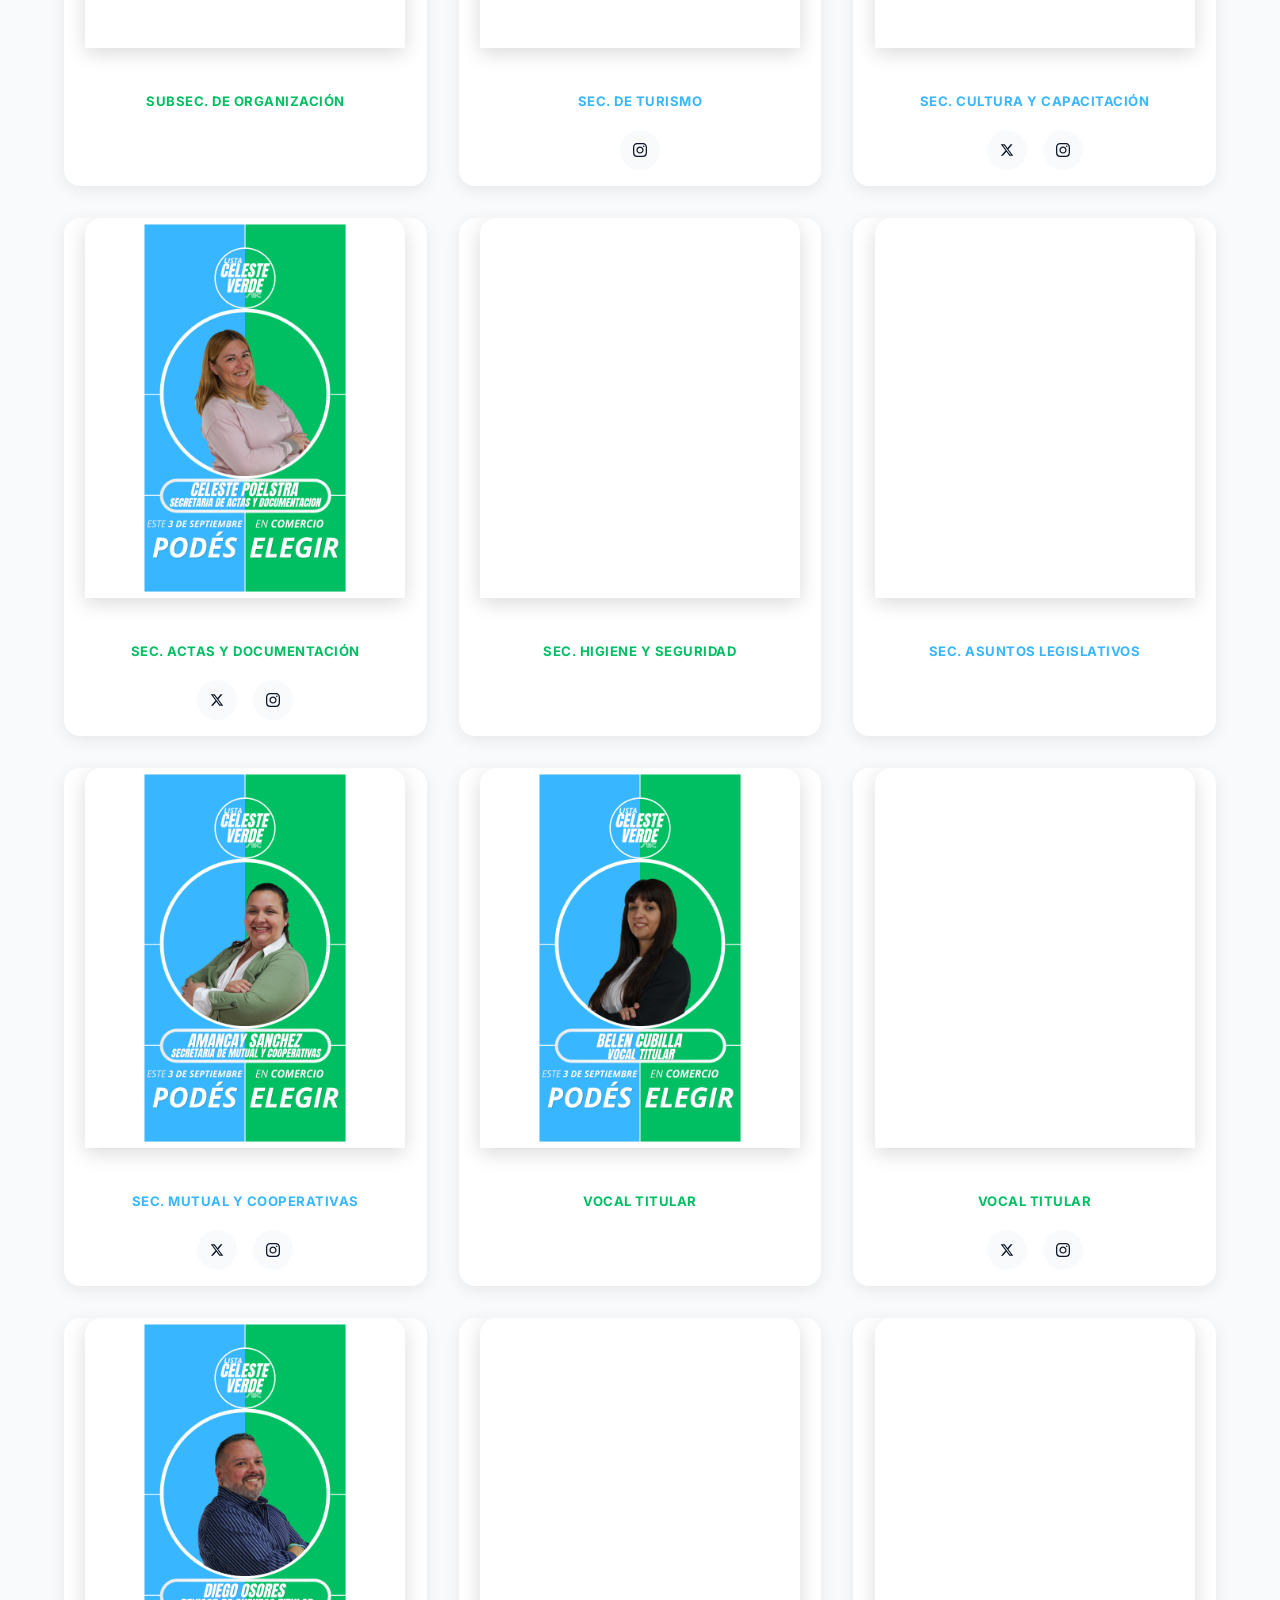
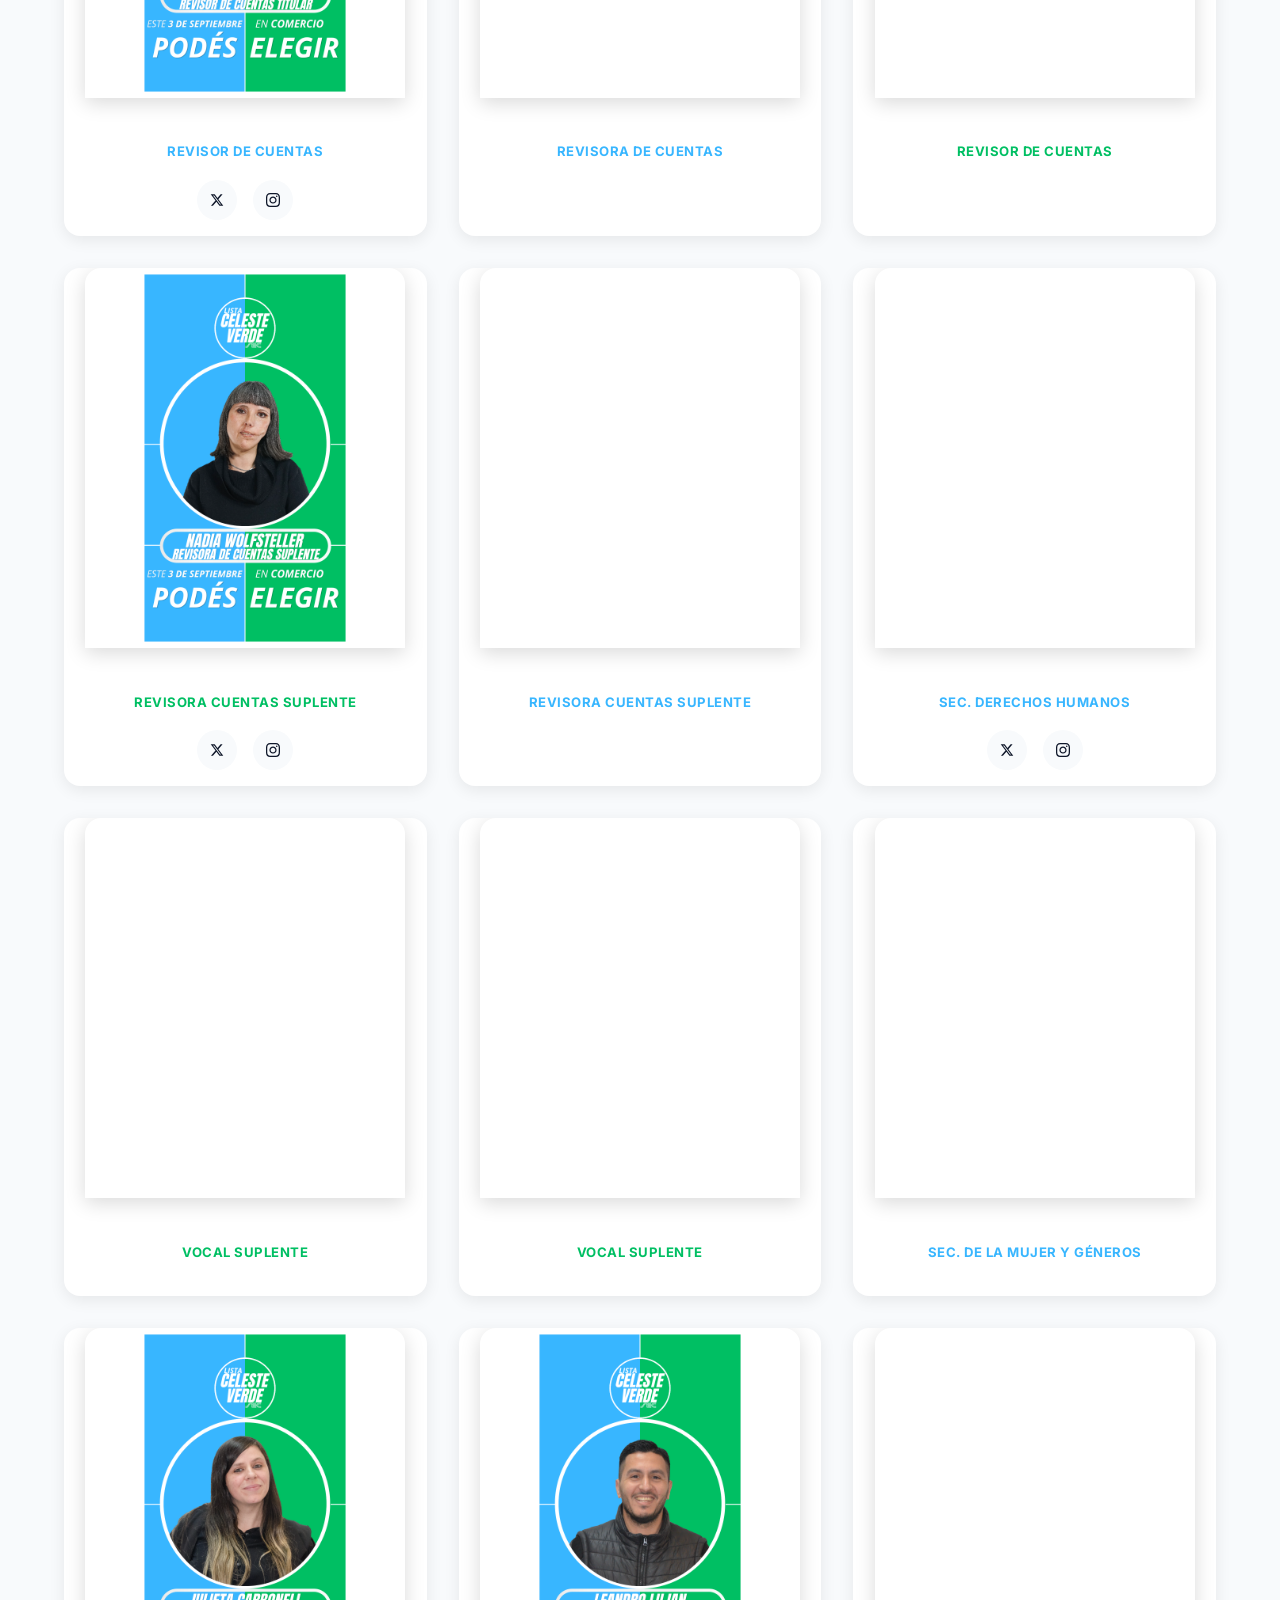
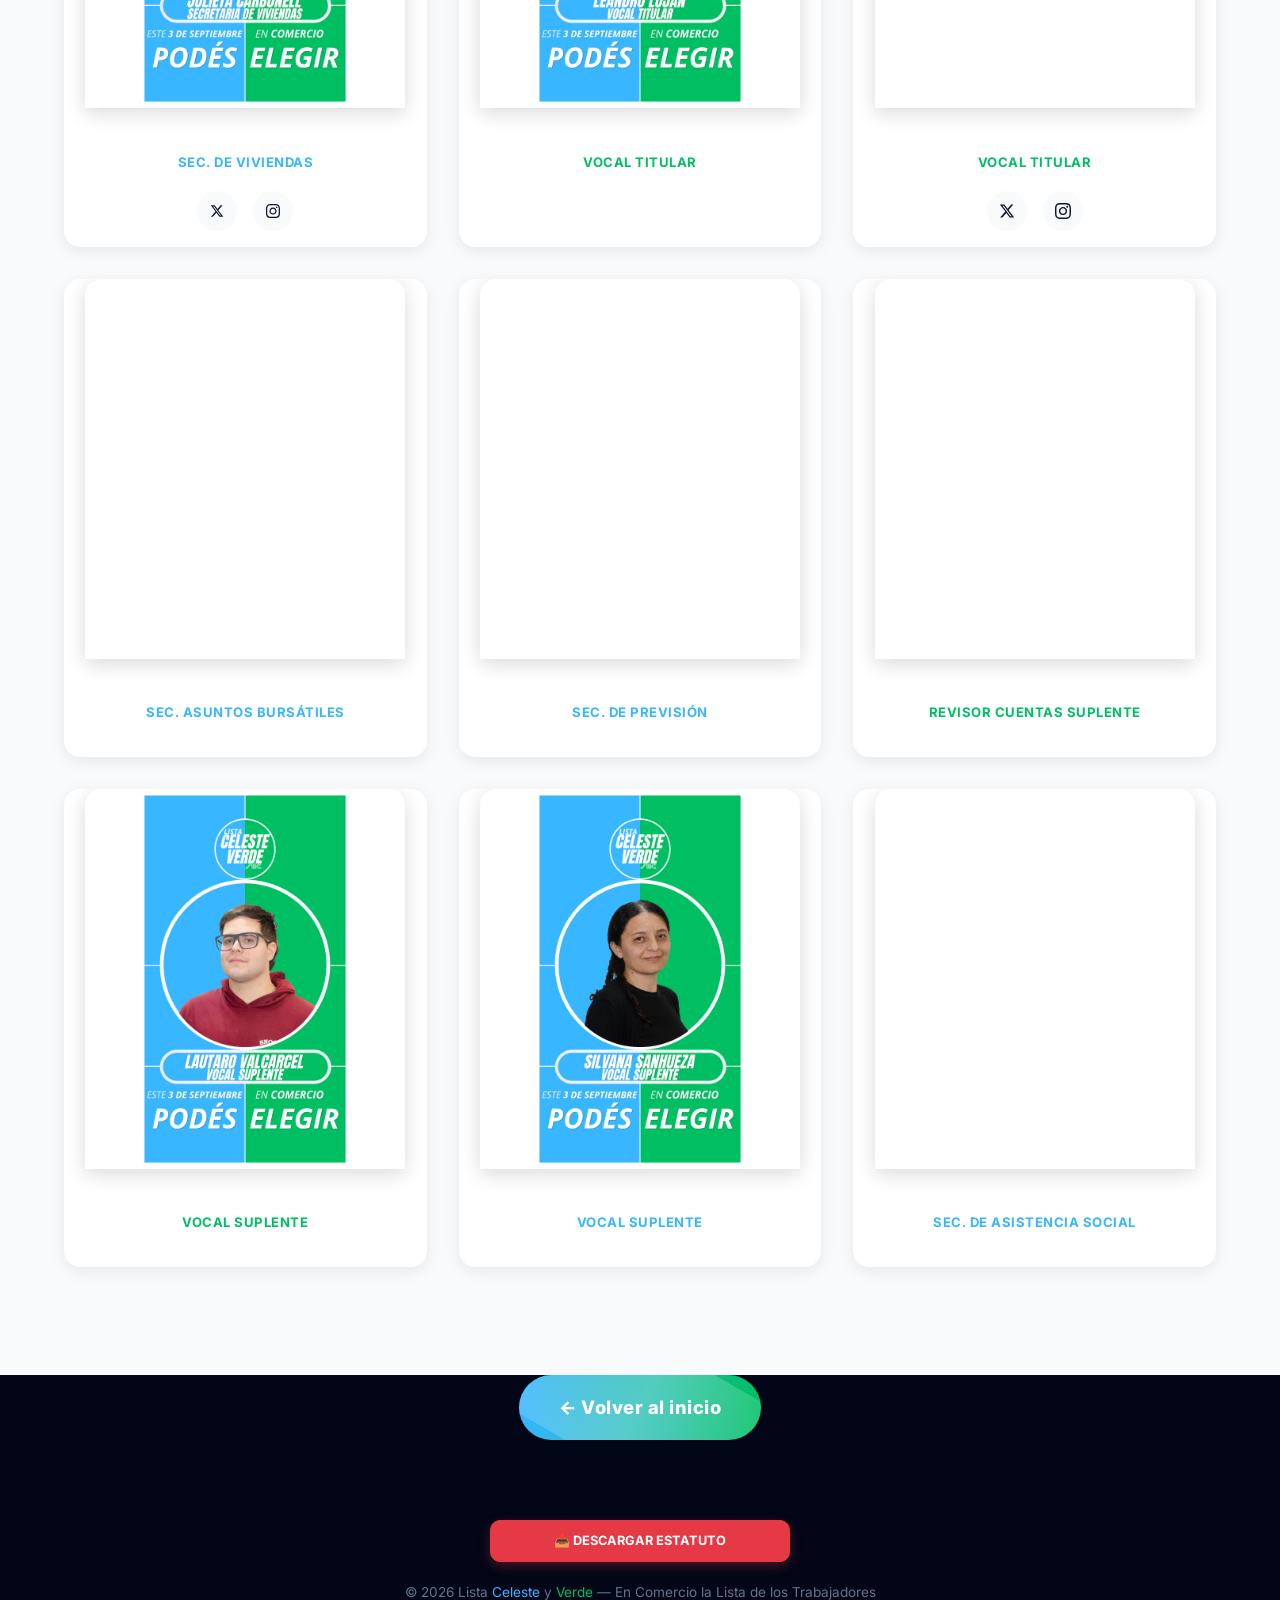
==== commit 3d81d41f: "Agregada nueva entrevista de Sabrina Paredes y opción de descarga del Estatuto" ====
--- a/candidatos.html
+++ b/candidatos.html
@@ -559,6 +559,11 @@
     <!-- Footer -->
     <footer style="background: var(--color-darker); padding: 2rem 0; text-align: center; color: #64748b; font-size: 0.85rem;">
         <div class="container">
+            <div style="margin-bottom: 20px;">
+                <a href="ESTATUTO COMERCIO 2-06-1.pdf" target="_blank" class="btn-red-pulse" style="font-size: 0.8rem; padding: 0.6rem 1rem; max-width: 300px; margin: 0 auto;">
+                    📥 DESCARGAR ESTATUTO
+                </a>
+            </div>
             <p>© 2026 Lista <span style="color: var(--color-celeste);">Celeste</span> y <span style="color: var(--color-verde);">Verde</span> — En Comercio la Lista de los Trabajadores</p>
         </div>
     </footer>
--- a/style.css
+++ b/style.css
@@ -1603,6 +1603,42 @@
     box-shadow: none;
 }
 
+/* Botón Rojo Parpadeante para el Estatuto */
+.btn-red-pulse {
+    display: inline-flex;
+    align-items: center;
+    justify-content: center;
+    gap: 8px;
+    width: 100%;
+    padding: 0.75rem 1.2rem;
+    border-radius: 10px;
+    font-weight: 700;
+    font-size: 0.9rem;
+    text-decoration: none;
+    transition: all 0.3s ease;
+    background: #e63946;
+    color: #fff;
+    border: 1px solid #e63946;
+    animation: btn-red-pulse-anim 1.5s infinite;
+    margin-top: 10px;
+    box-shadow: 0 4px 12px rgba(230, 57, 70, 0.3);
+}
+
+.btn-red-pulse:hover {
+    background: #c1121f;
+    border-color: #c1121f;
+    color: #fff;
+    transform: translateY(-2px);
+    box-shadow: 0 6px 20px rgba(230, 57, 70, 0.6);
+    animation-play-state: paused;
+}
+
+@keyframes btn-red-pulse-anim {
+    0% { box-shadow: 0 0 0 0 rgba(230, 57, 70, 0.7); }
+    70% { box-shadow: 0 0 0 10px rgba(230, 57, 70, 0); }
+    100% { box-shadow: 0 0 0 0 rgba(230, 57, 70, 0); }
+}
+
 /* Animaciones para los emojis de las manos en el footer */
 @keyframes point-left {
     from { transform: translateX(0); }
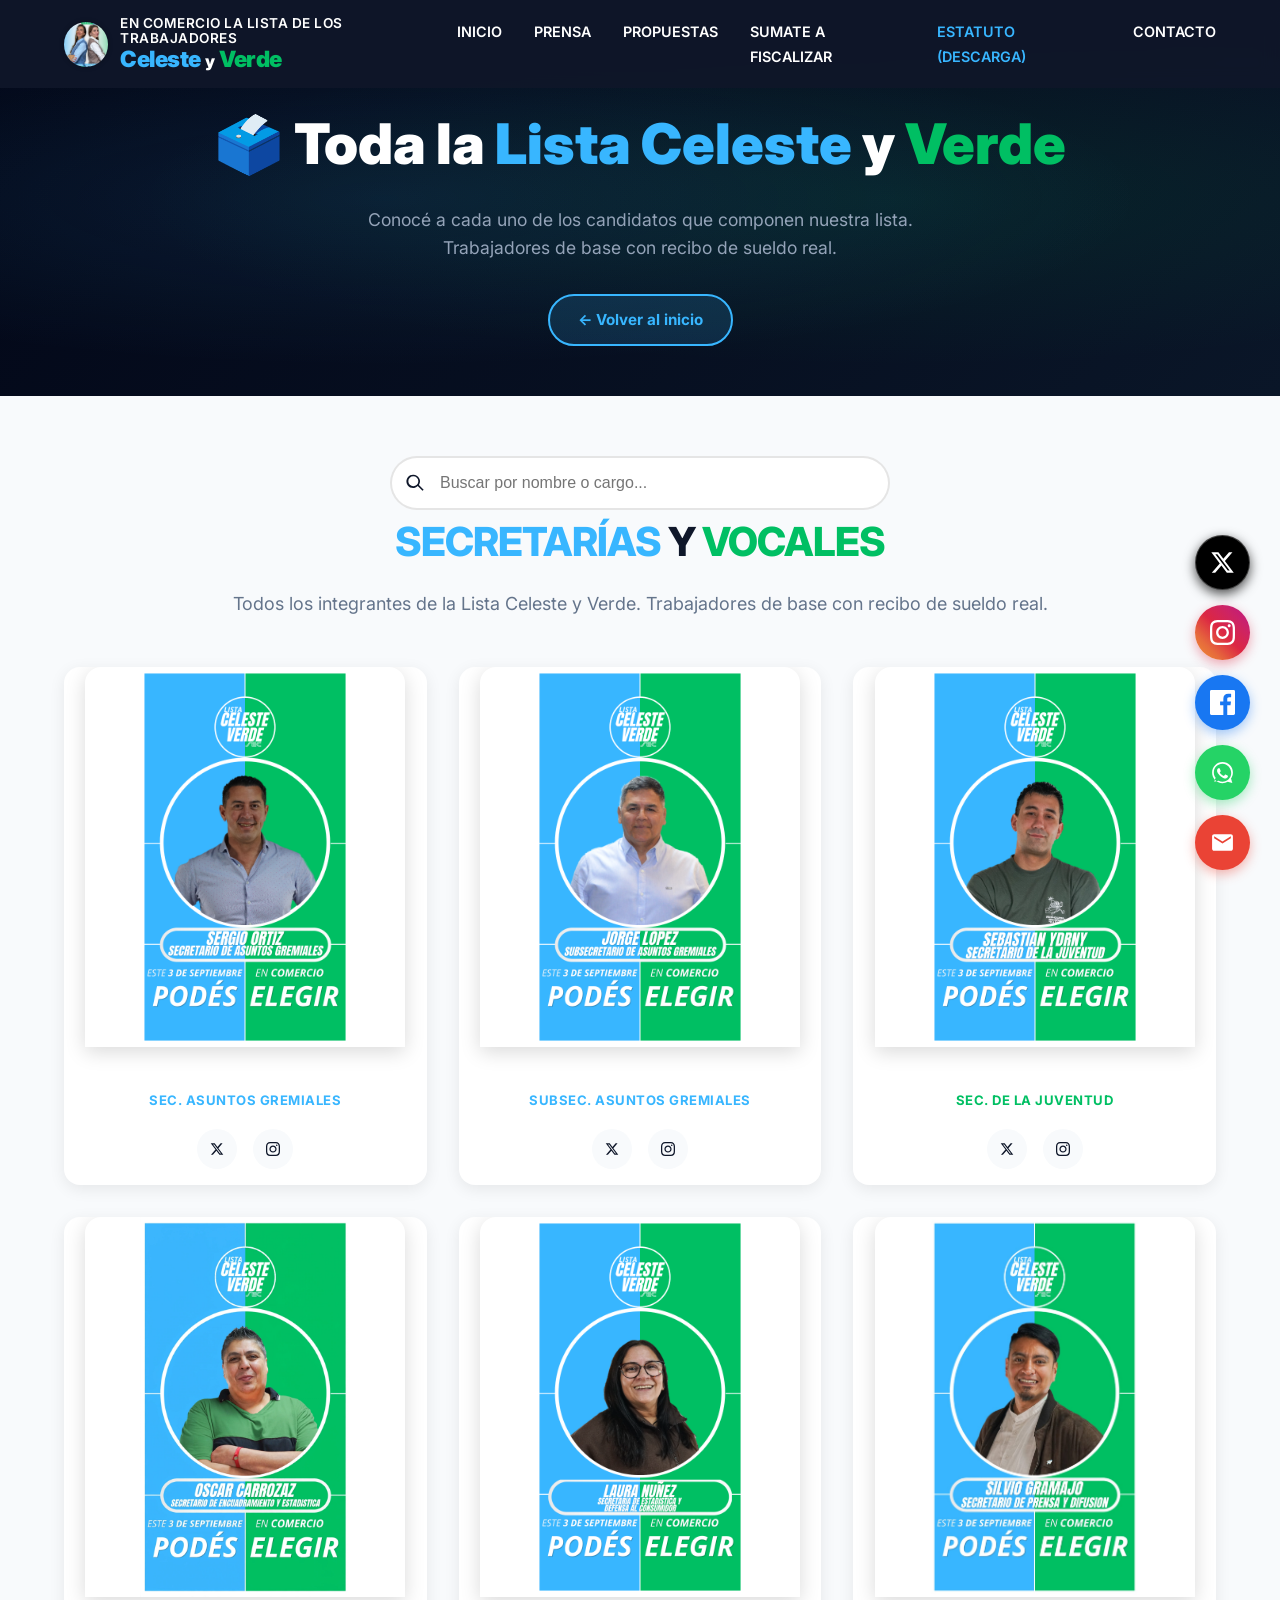
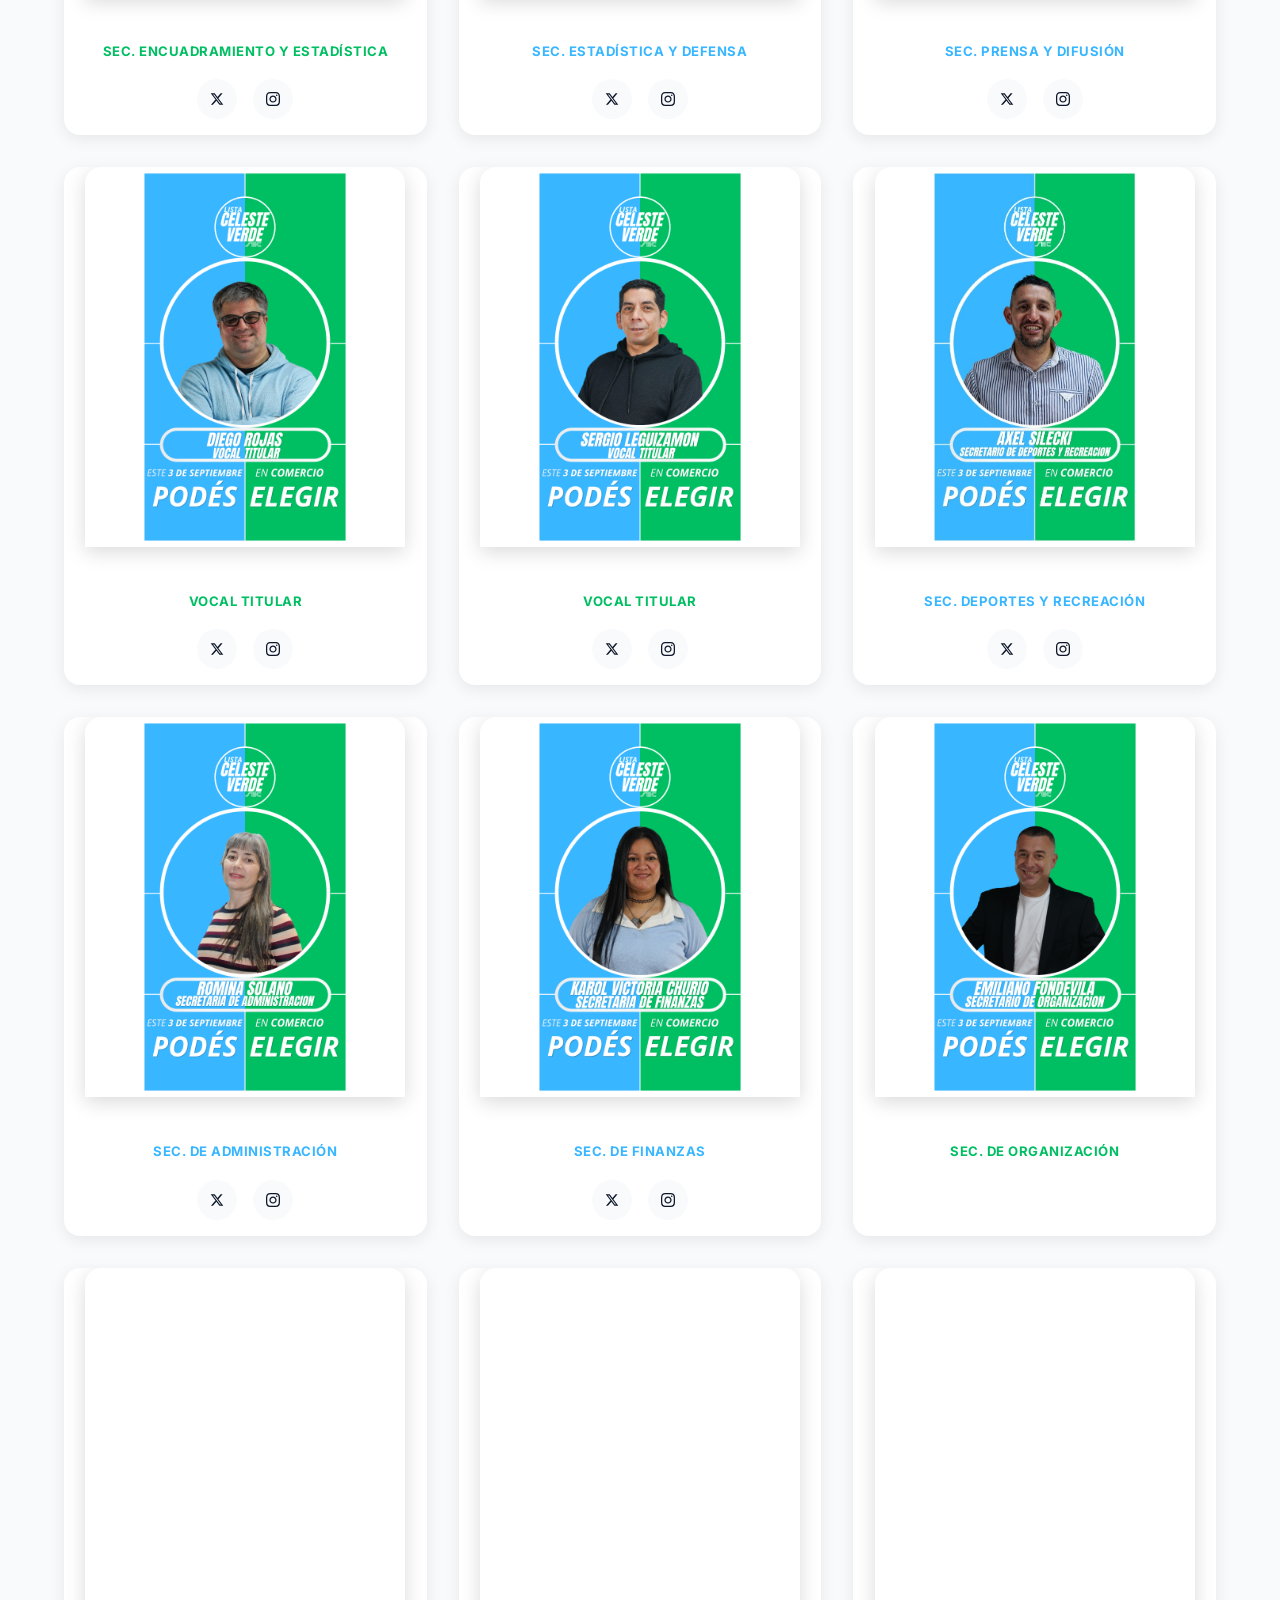
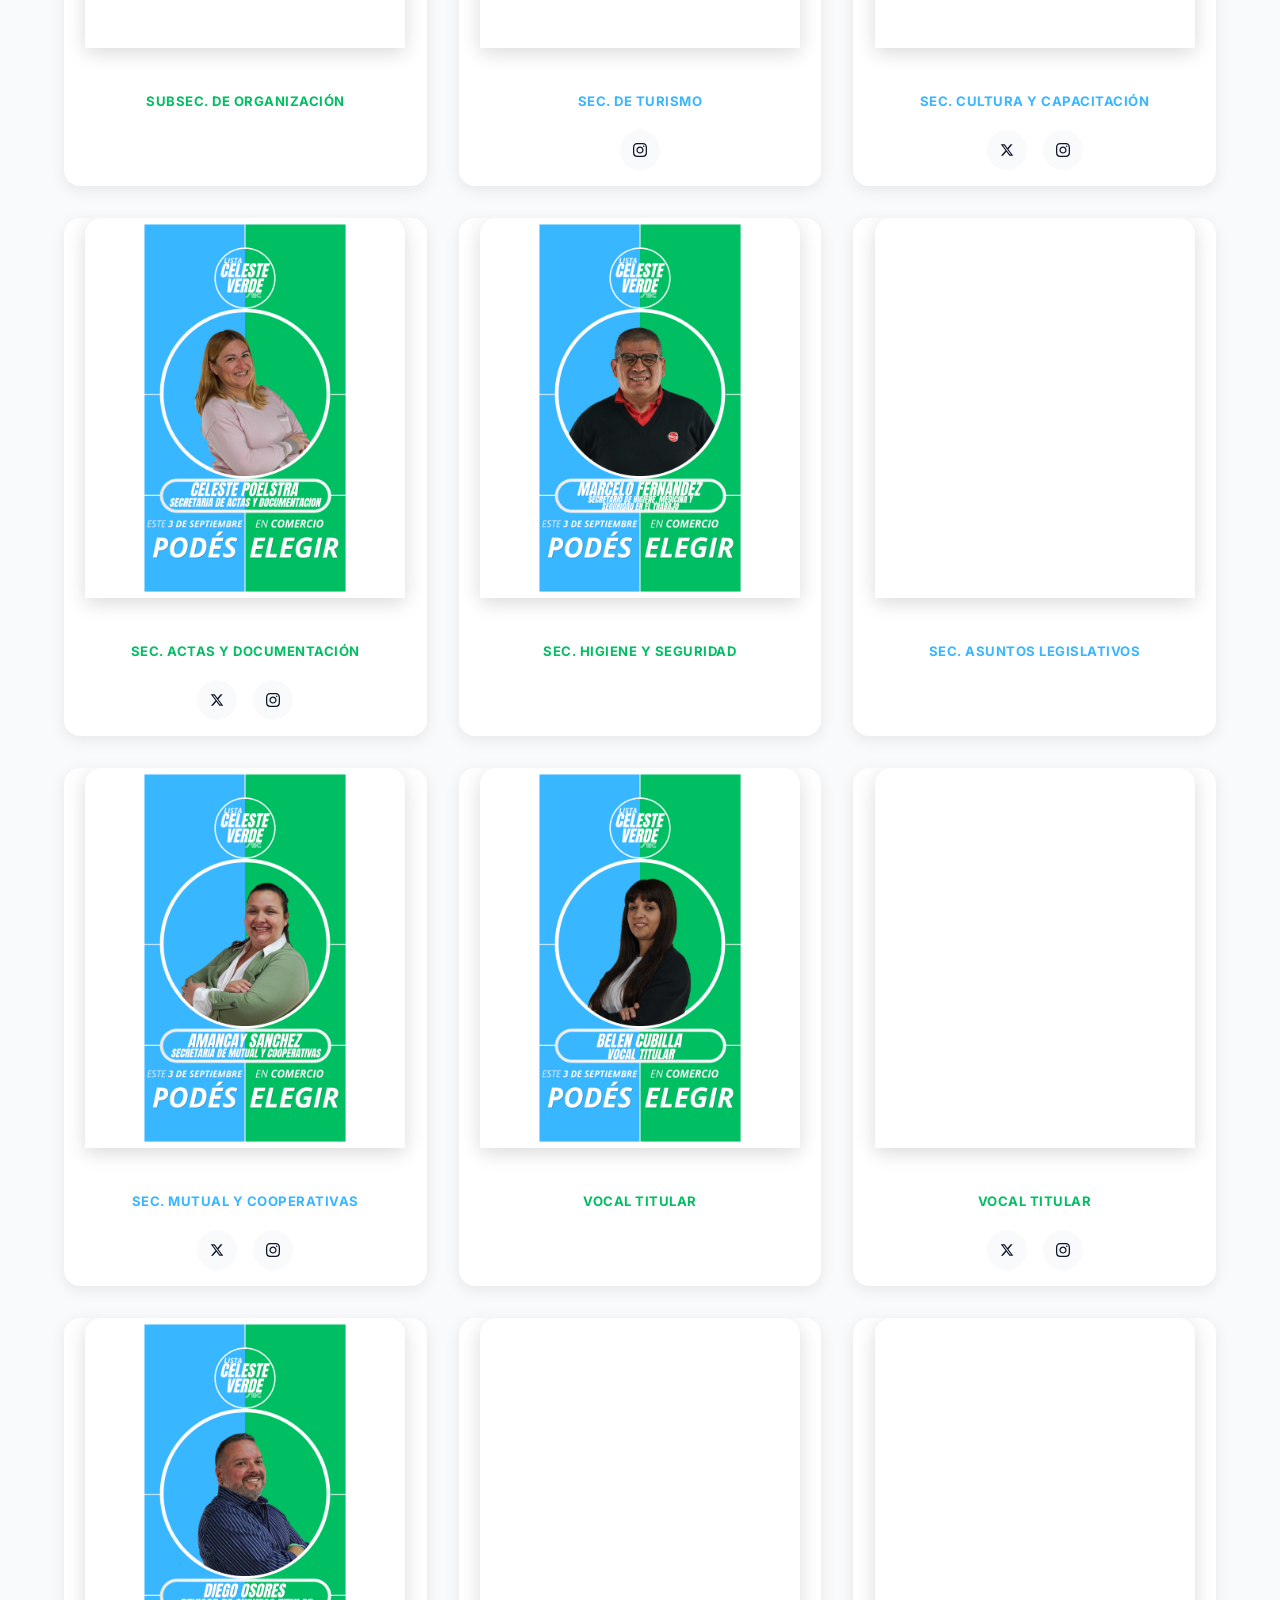
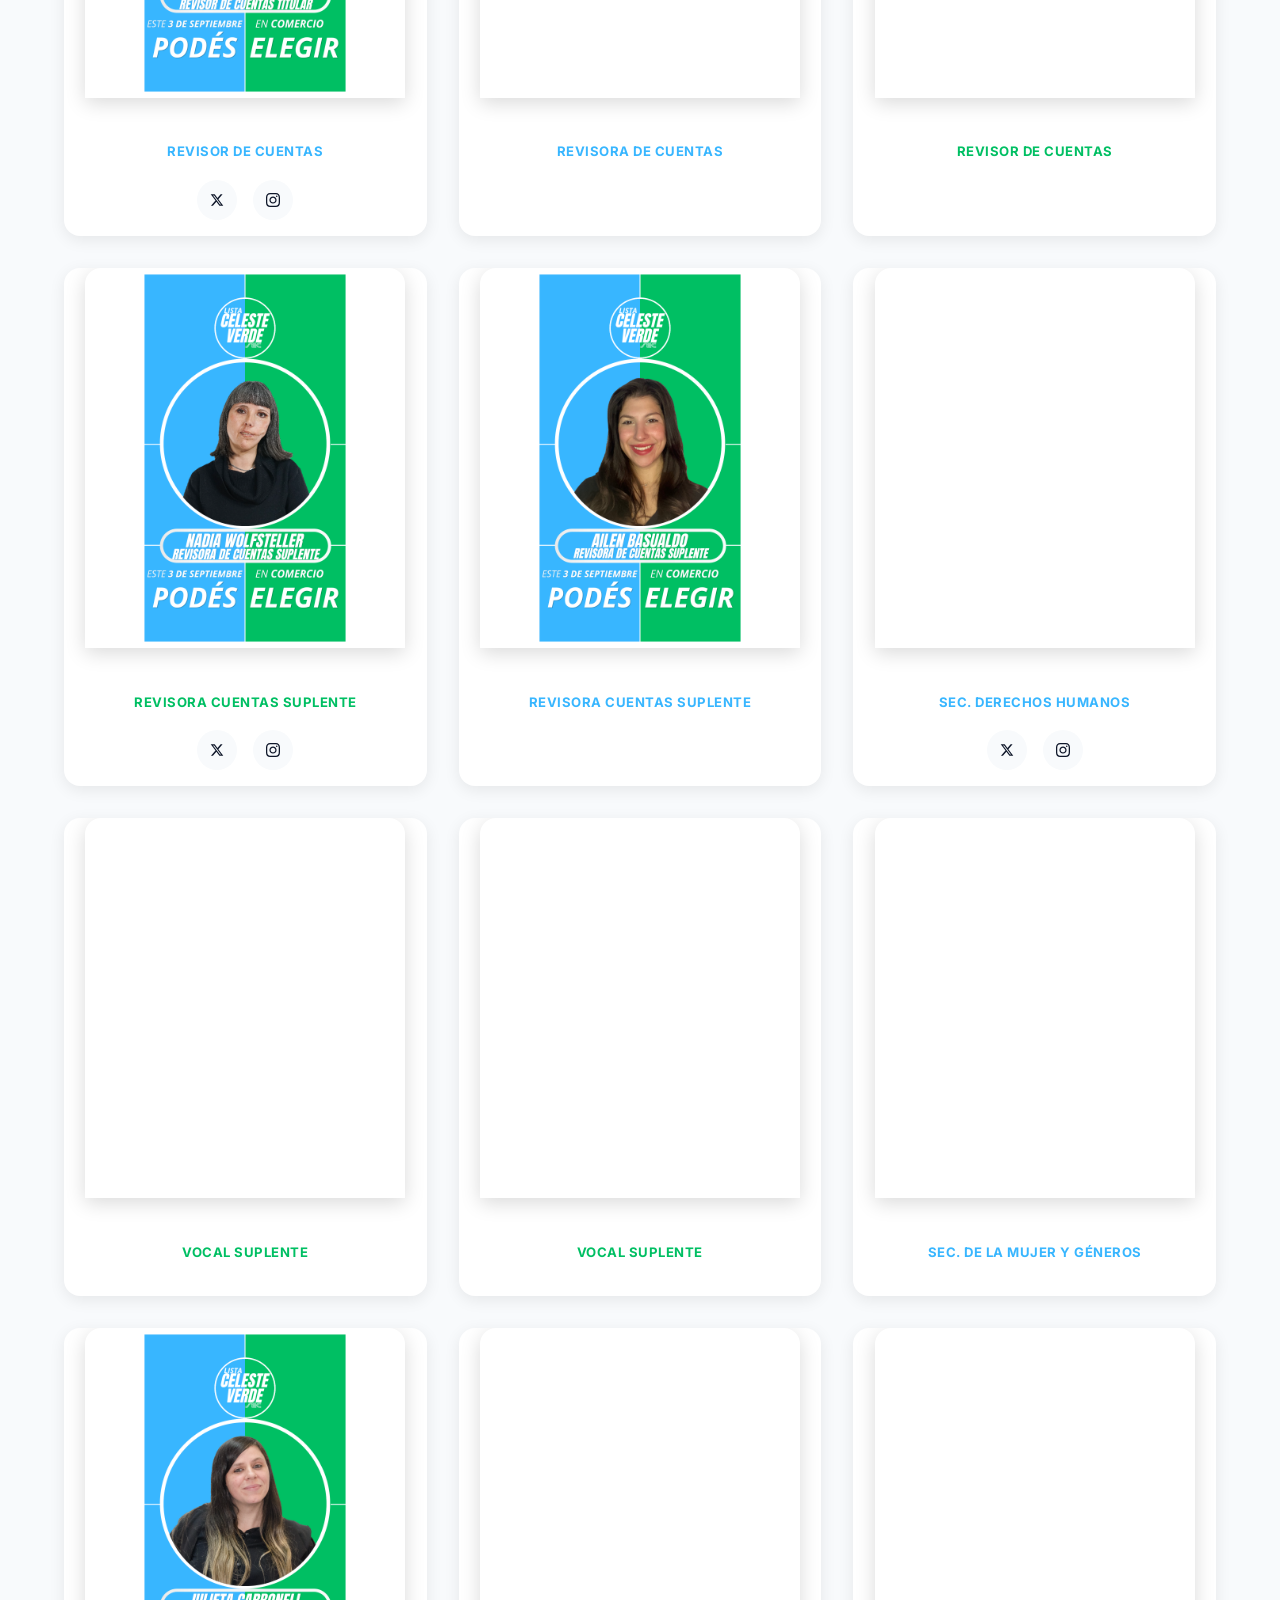
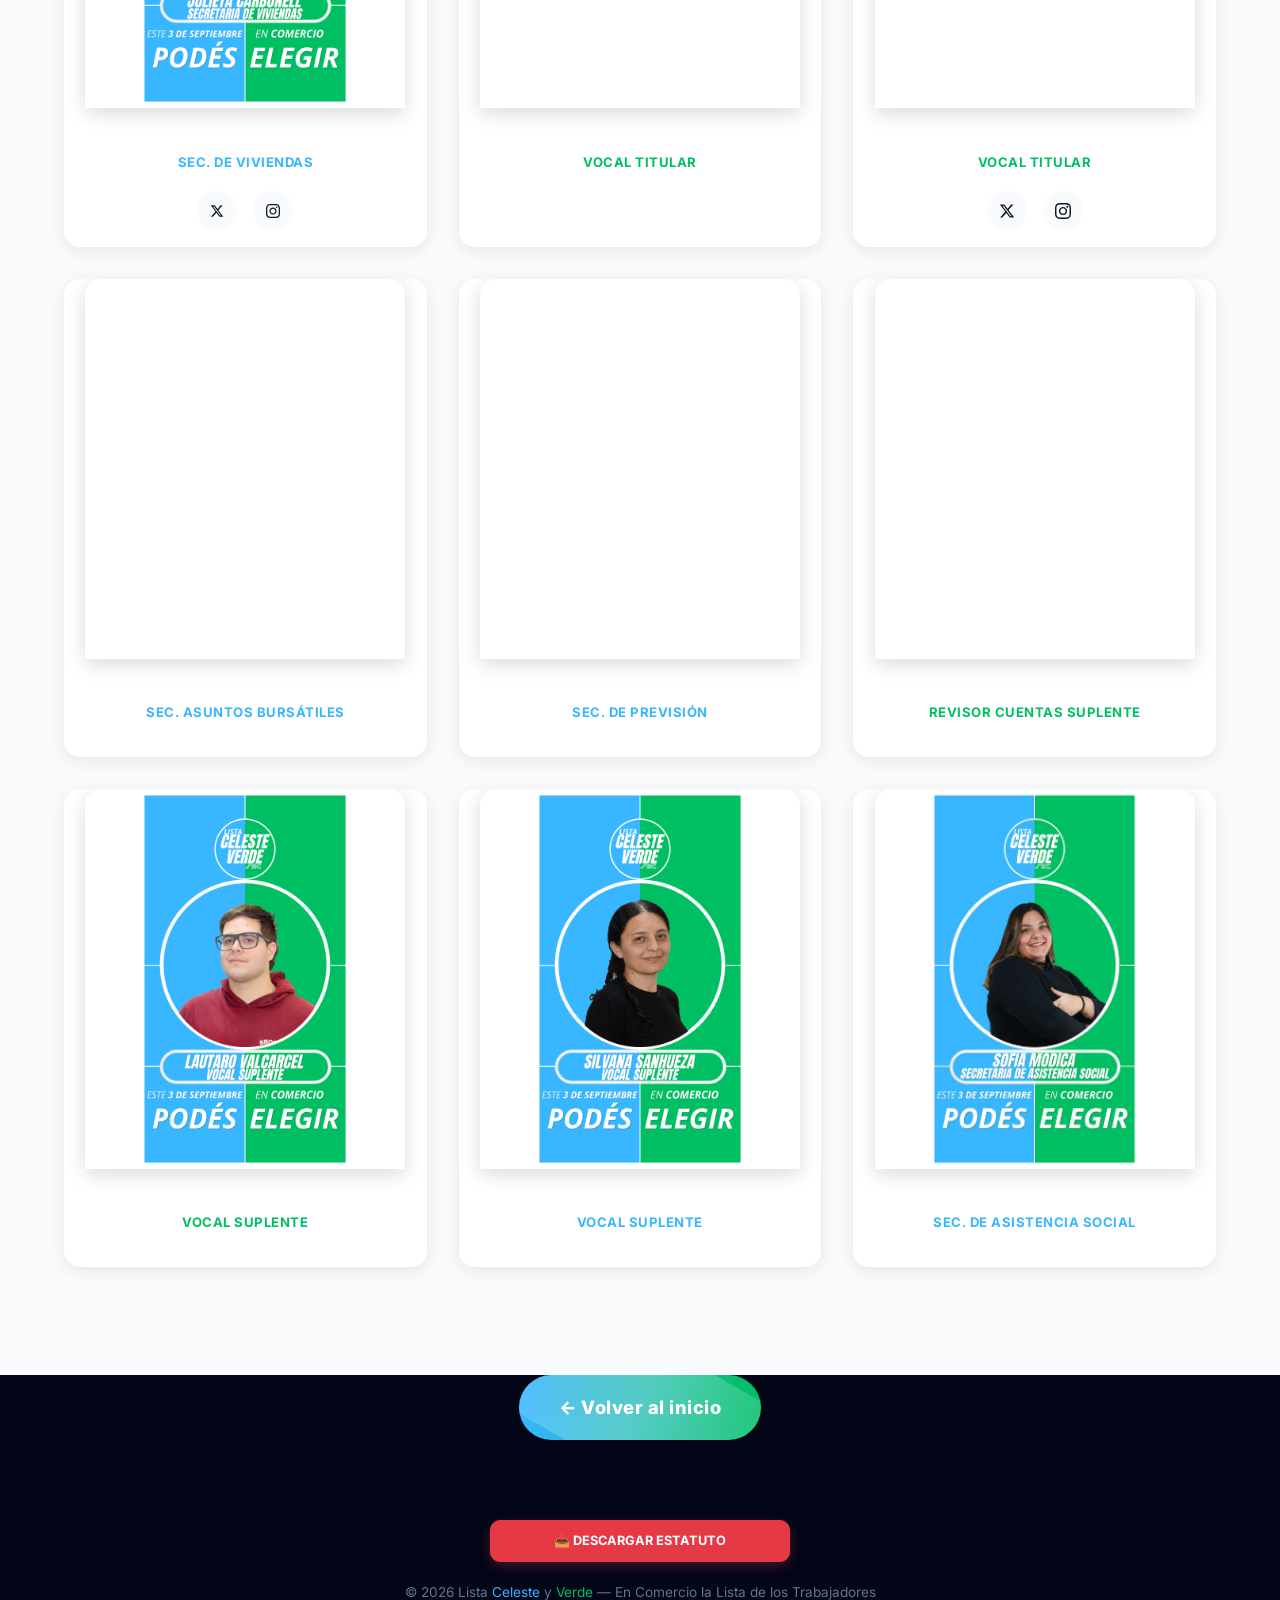
==== commit 1cbce157: "Cambiado color boton Boletin a celeste y agregado link al navbar" ====
--- a/candidatos.html
+++ b/candidatos.html
@@ -149,6 +149,7 @@
                 <li><a href="prensa.html">Prensa</a></li>
                 <li><a href="index.html#propuestas">Propuestas</a></li>
                 <li><a href="index.html#sumate">Sumate a Fiscalizar</a></li>
+                <li><a href="ESTATUTO COMERCIO 2-06-1.pdf" target="_blank" style="color: var(--color-celeste);">Estatuto (Descarga)</a></li>
                 <li><a href="index.html#contacto">Contacto</a></li>
             </ul>
         </div>
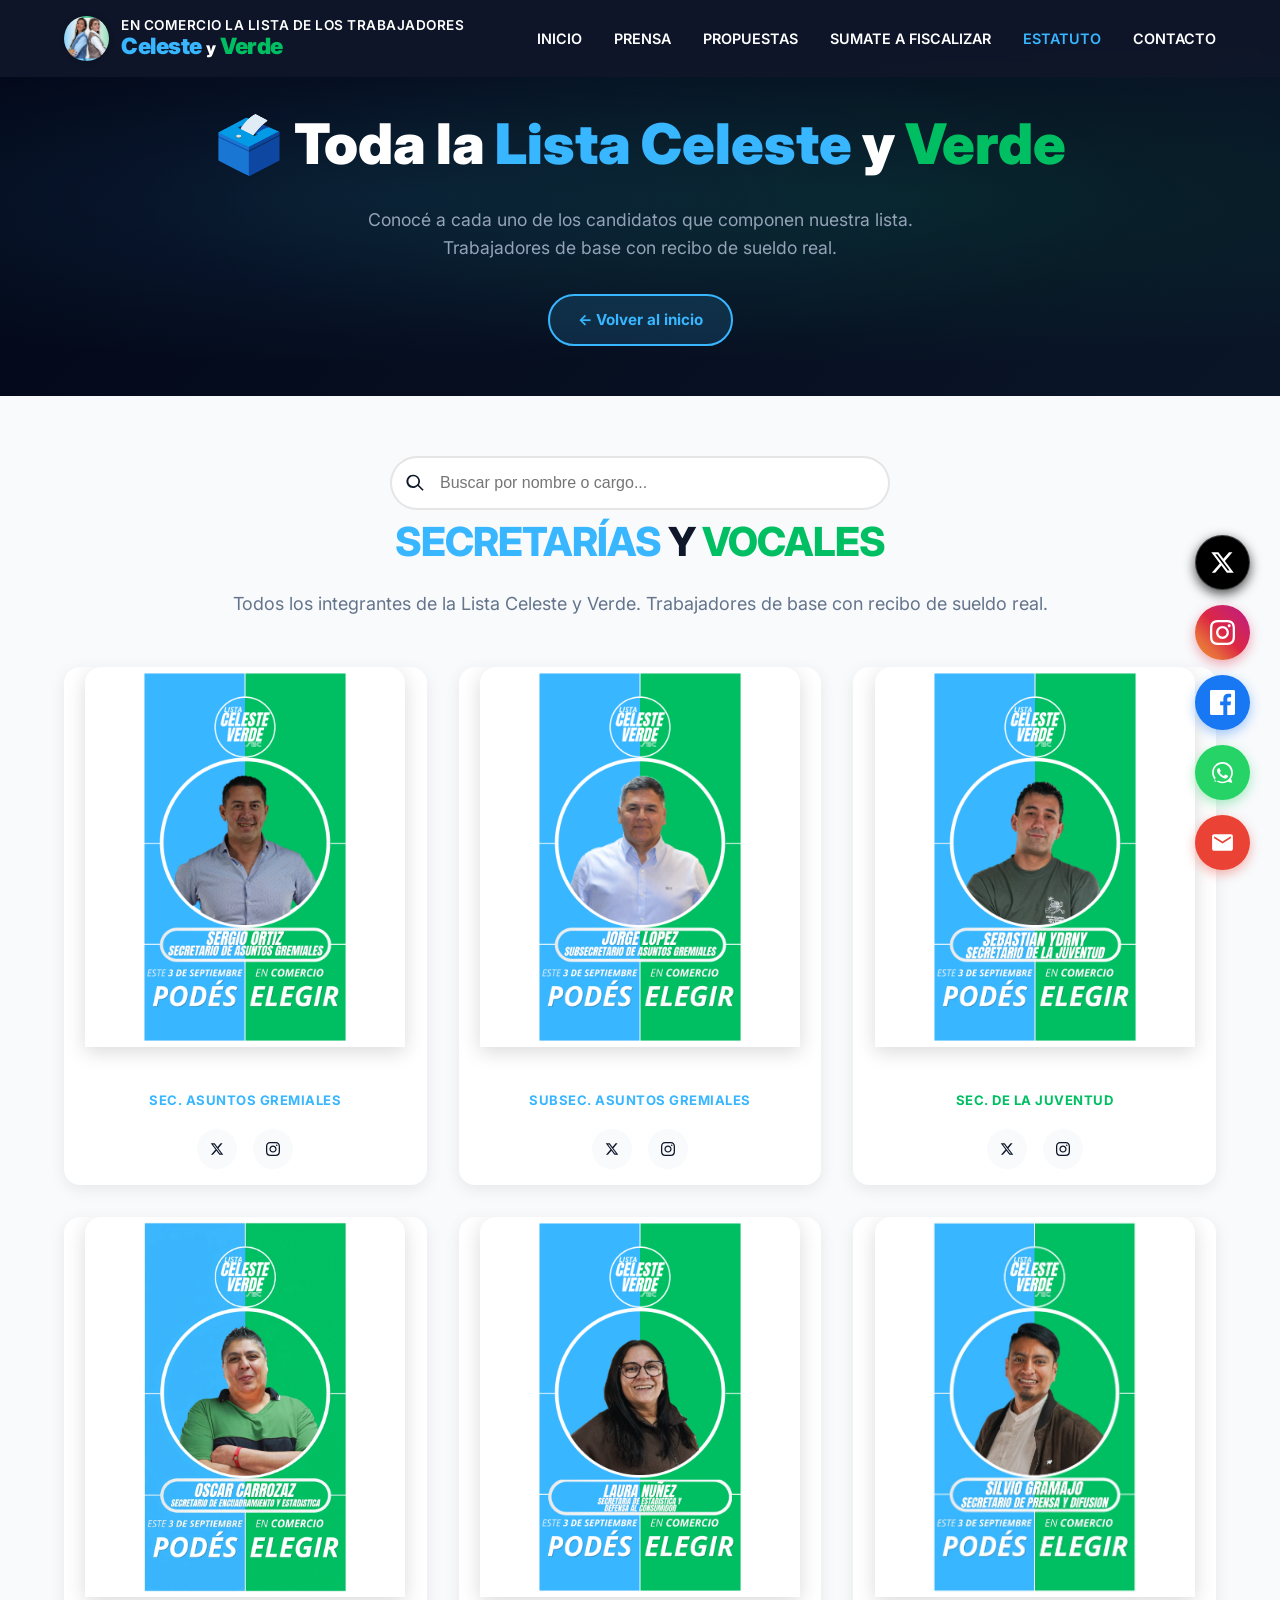
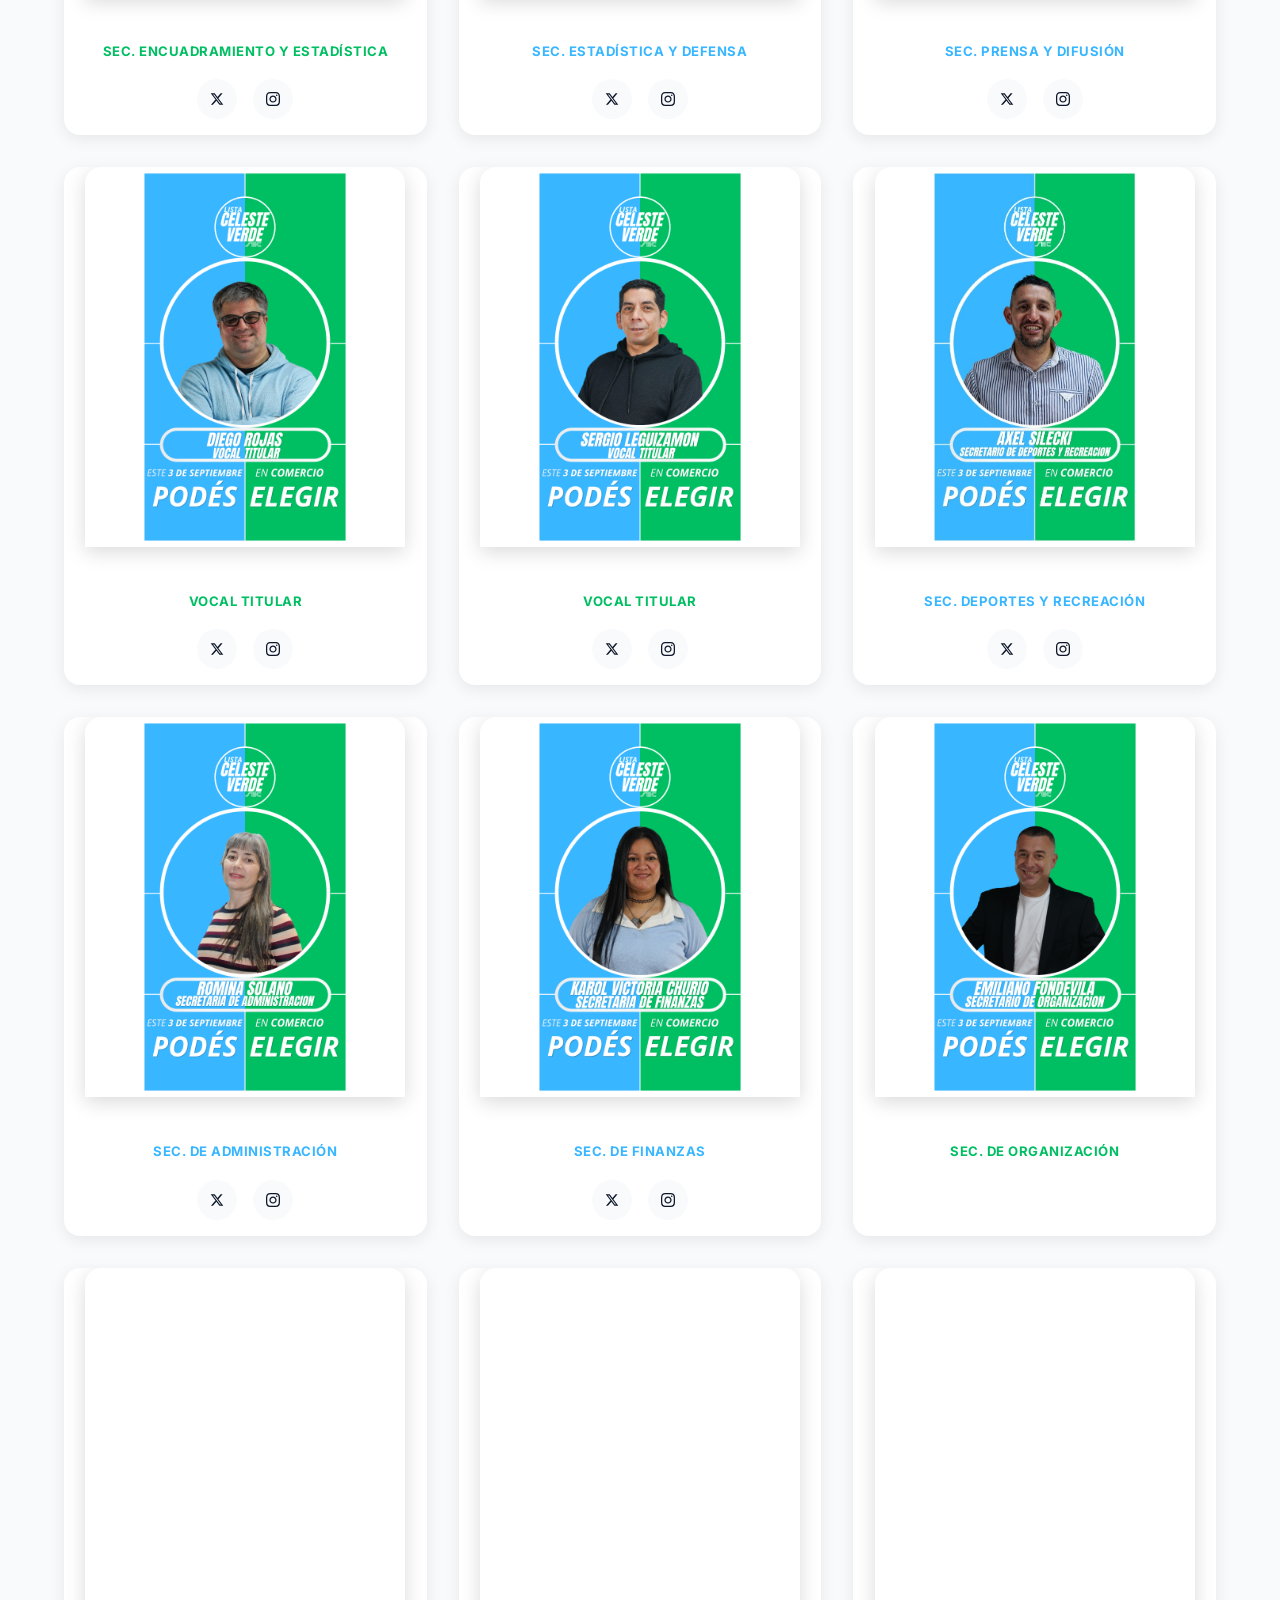
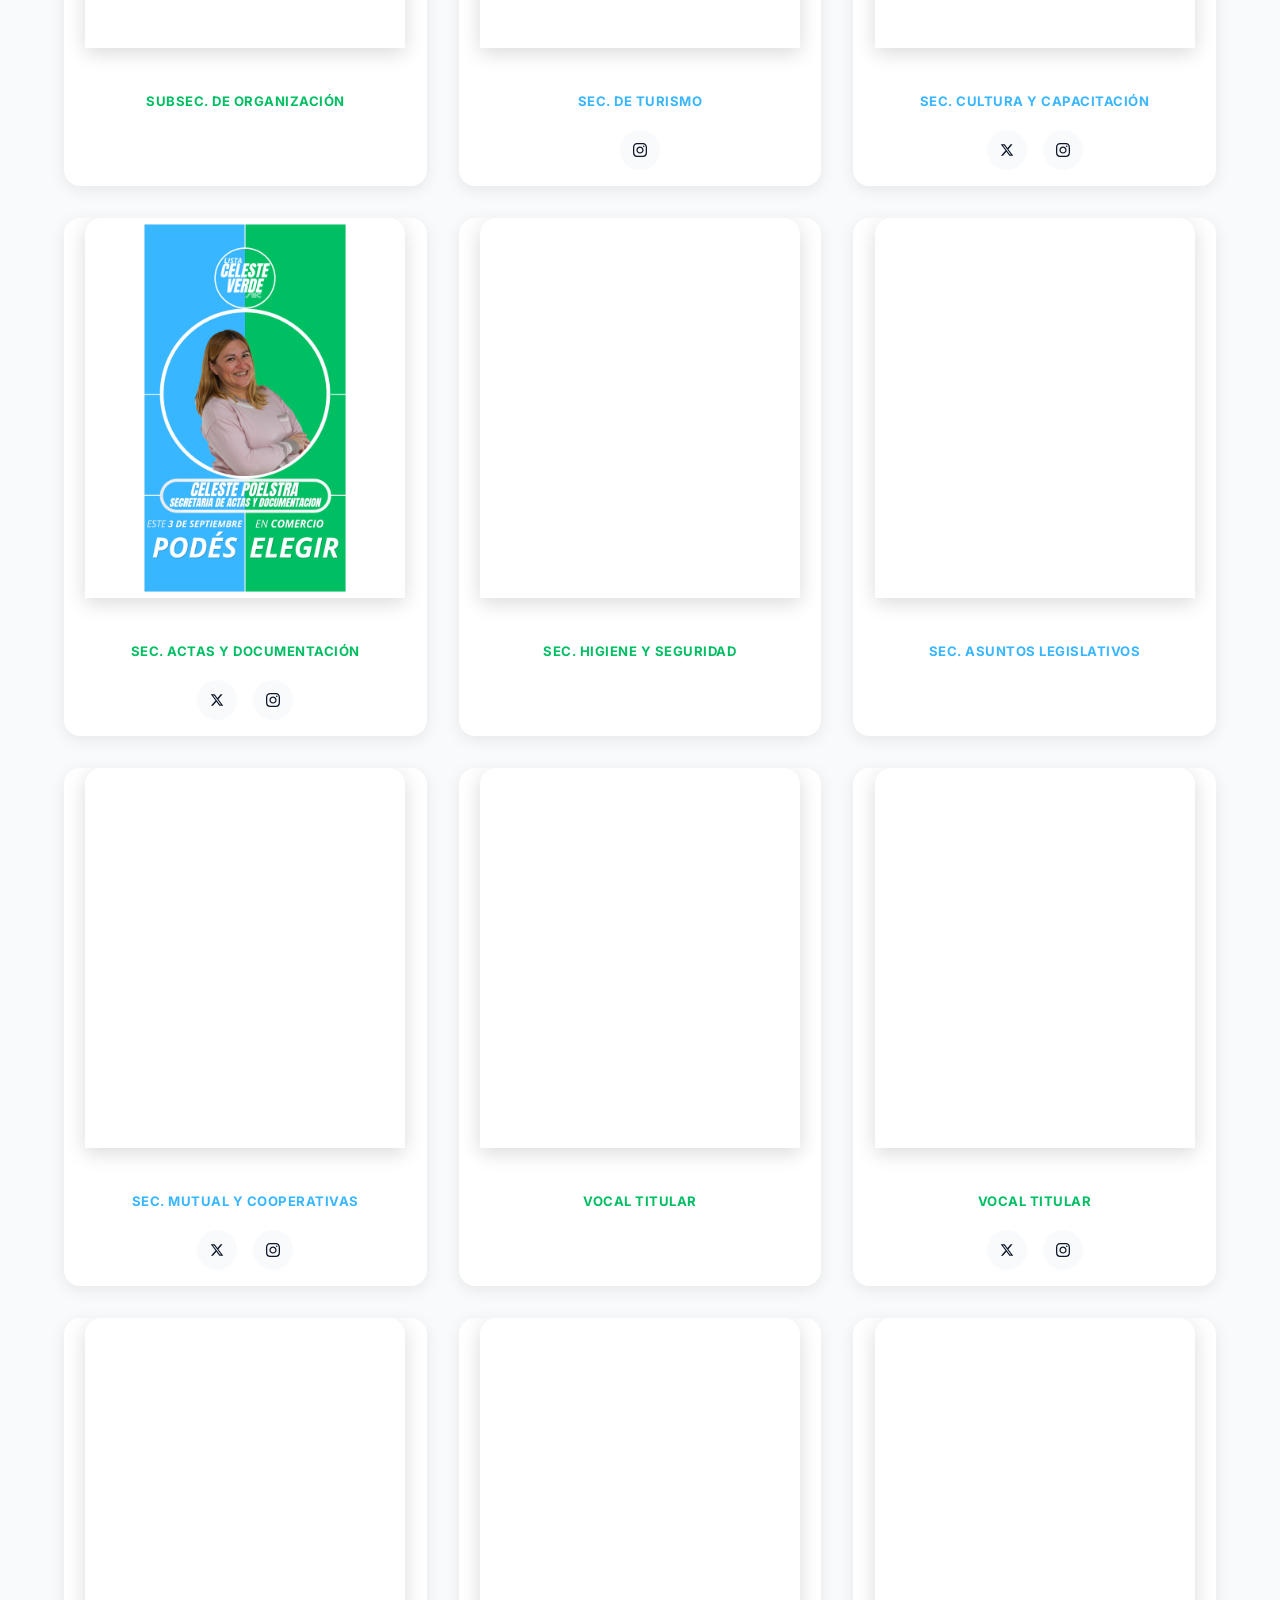
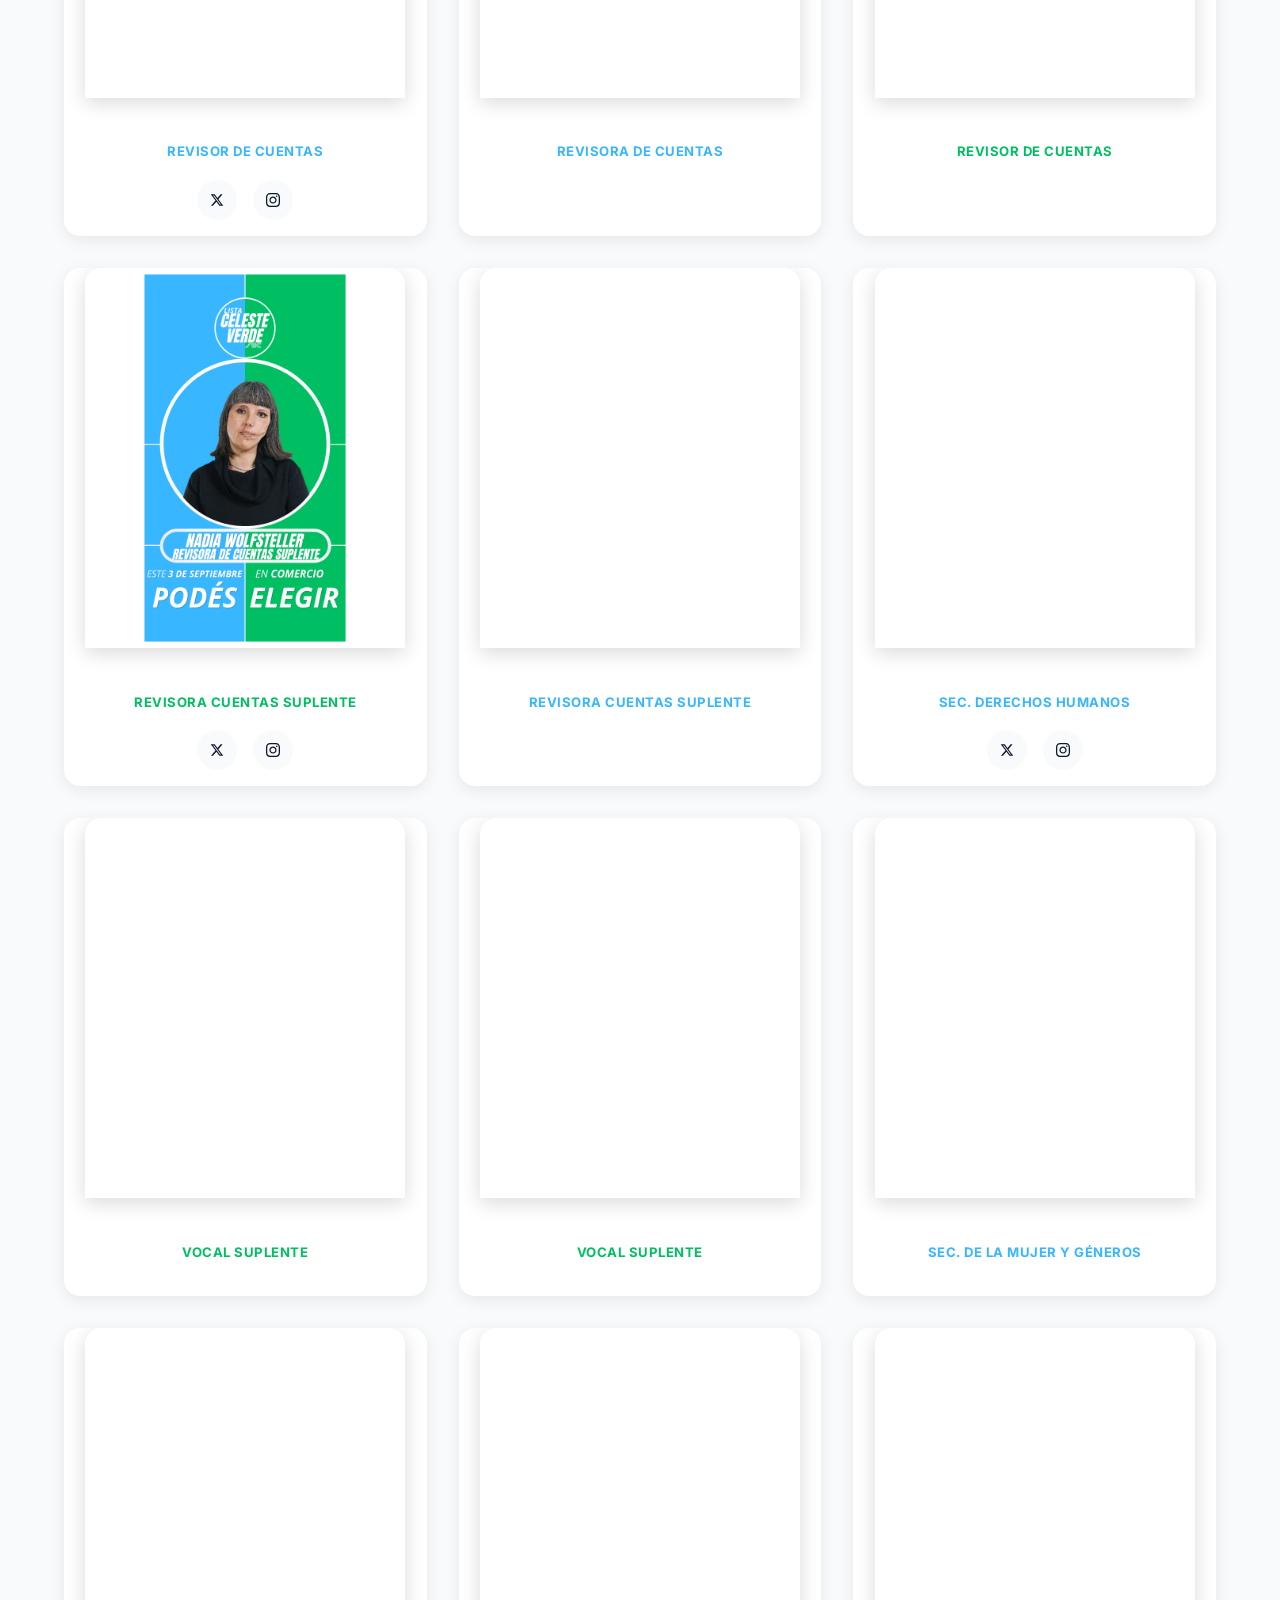
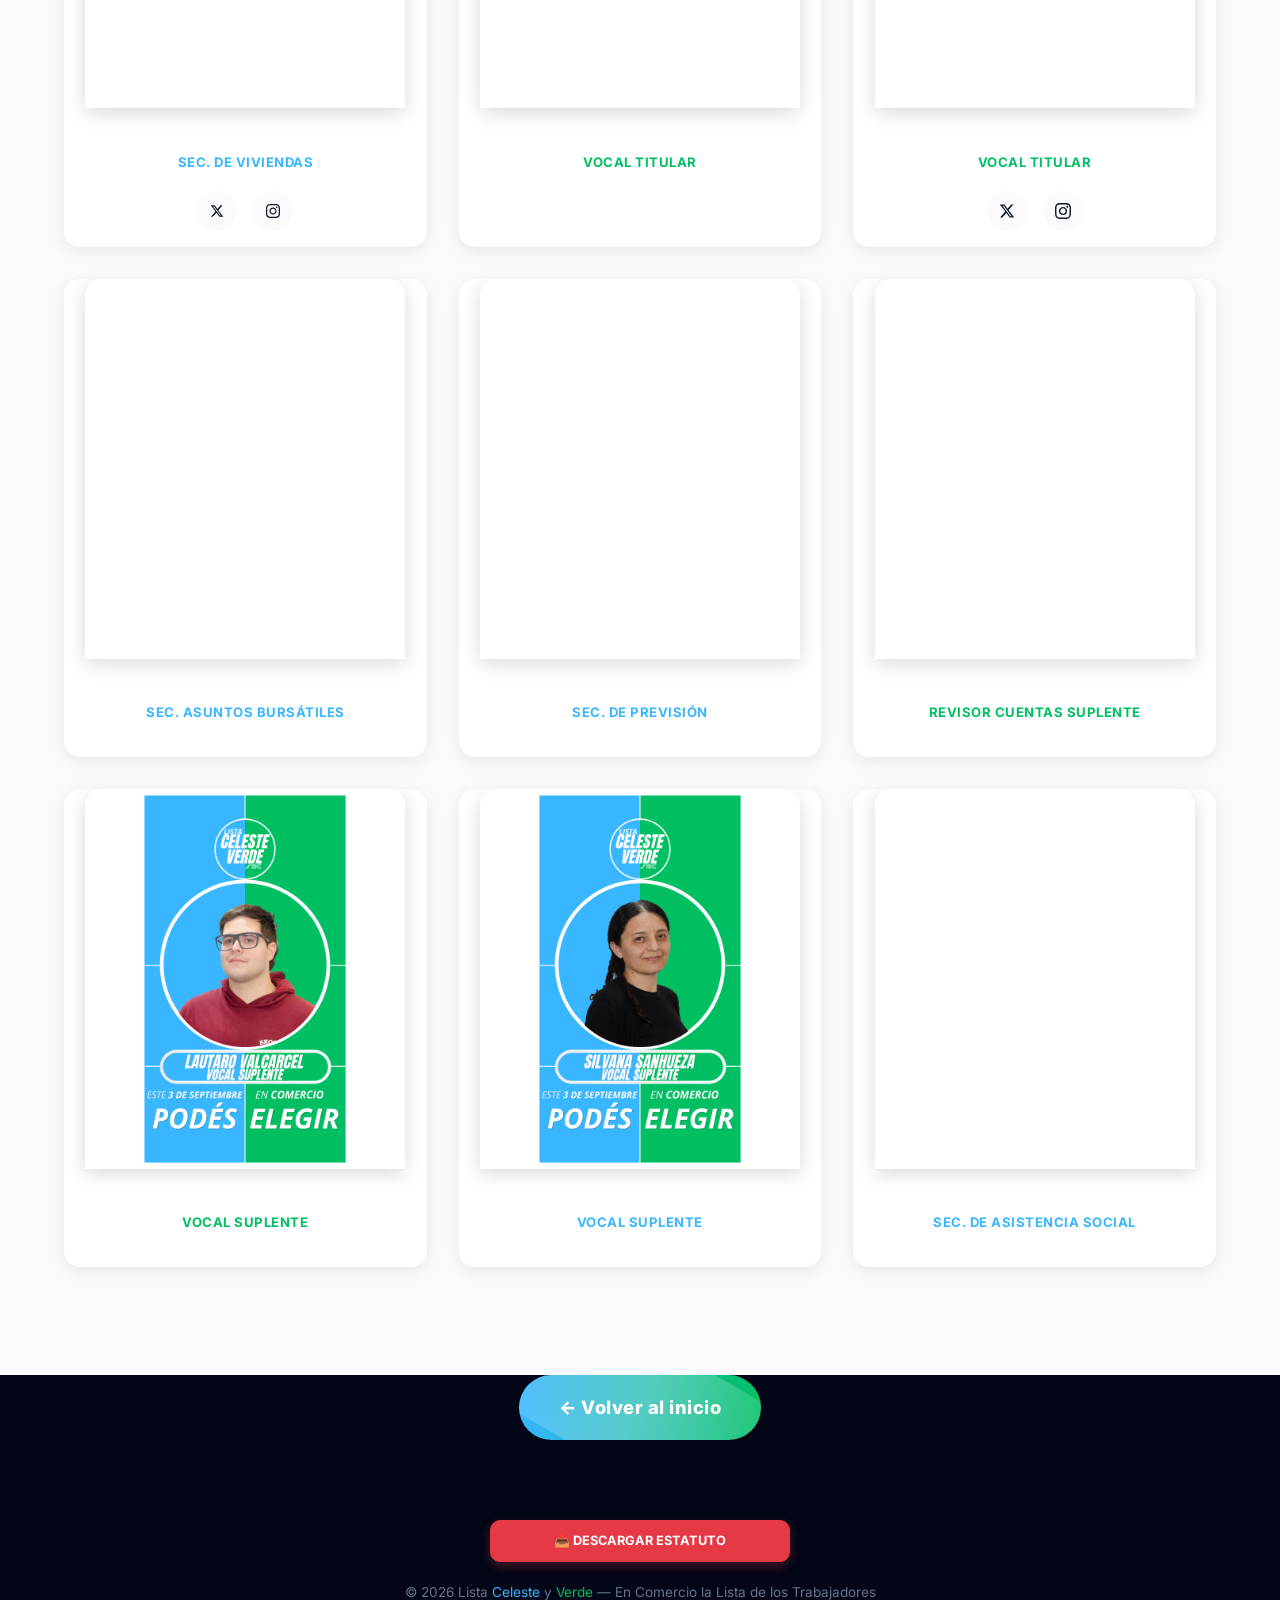
==== commit 50f07ab3: "Fix navbar text, hero height padding, and add RGB led cycle to download button" ====
--- a/candidatos.html
+++ b/candidatos.html
@@ -149,7 +149,7 @@
                 <li><a href="prensa.html">Prensa</a></li>
                 <li><a href="index.html#propuestas">Propuestas</a></li>
                 <li><a href="index.html#sumate">Sumate a Fiscalizar</a></li>
-                <li><a href="ESTATUTO COMERCIO 2-06-1.pdf" target="_blank" style="color: var(--color-celeste);">Estatuto (Descarga)</a></li>
+                <li><a href="ESTATUTO COMERCIO 2-06-1.pdf" target="_blank" style="color: var(--color-celeste);">Estatuto</a></li>
                 <li><a href="index.html#contacto">Contacto</a></li>
             </ul>
         </div>
--- a/style.css
+++ b/style.css
@@ -155,8 +155,8 @@
 /* Hero Section */
 .hero {
     position: relative;
-    height: 100vh;
-    min-height: 600px;
+    min-height: 100vh;
+    padding: 120px 0 60px 0;
     display: flex;
     align-items: center;
     justify-content: center;
@@ -1639,6 +1639,46 @@
     100% { box-shadow: 0 0 0 0 rgba(230, 57, 70, 0); }
 }
 
+/* LED Cycle Animation */
+@keyframes led-cycle {
+    0%, 25% {
+        background-color: #e63946; /* red */
+        box-shadow: 0 0 15px rgba(230, 57, 70, 0.8), 0 0 30px rgba(230, 57, 70, 0.5);
+    }
+    33%, 58% {
+        background-color: var(--color-verde); /* green */
+        box-shadow: 0 0 15px rgba(0, 191, 99, 0.8), 0 0 30px rgba(0, 191, 99, 0.5);
+    }
+    66%, 91% {
+        background-color: var(--color-celeste); /* celeste */
+        box-shadow: 0 0 15px rgba(0, 173, 239, 0.8), 0 0 30px rgba(0, 173, 239, 0.5);
+    }
+    100% {
+        background-color: #e63946; /* red */
+        box-shadow: 0 0 15px rgba(230, 57, 70, 0.8), 0 0 30px rgba(230, 57, 70, 0.5);
+    }
+}
+
+.btn-led-cycle {
+    display: inline-flex;
+    align-items: center;
+    justify-content: center;
+    padding: 0.8rem 1.5rem;
+    color: #fff !important;
+    font-weight: 800;
+    text-transform: uppercase;
+    text-decoration: none;
+    border-radius: 8px;
+    border: none;
+    transition: transform 0.2s;
+    animation: led-cycle 4s infinite;
+}
+
+.btn-led-cycle:hover {
+    transform: scale(1.05);
+    animation-play-state: paused;
+}
+
 /* Animaciones para los emojis de las manos en el footer */
 @keyframes point-left {
     from { transform: translateX(0); }
